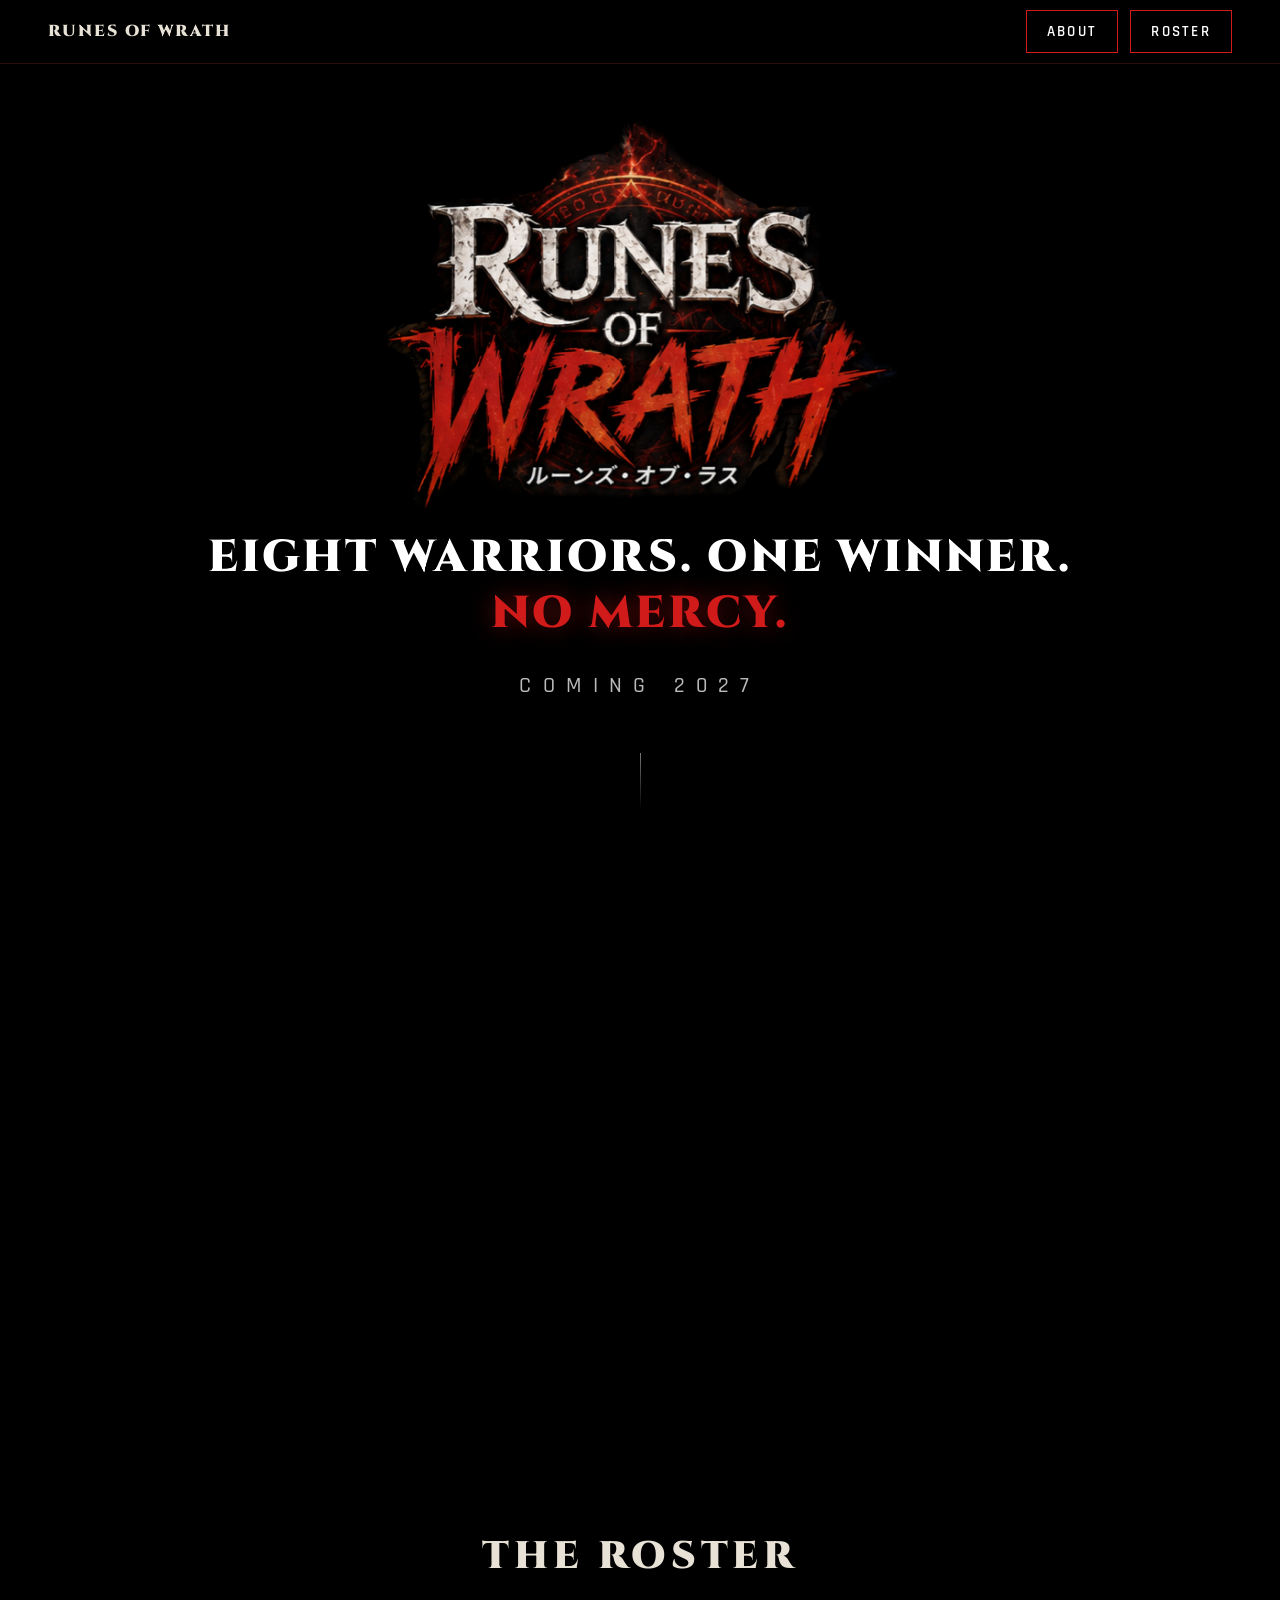
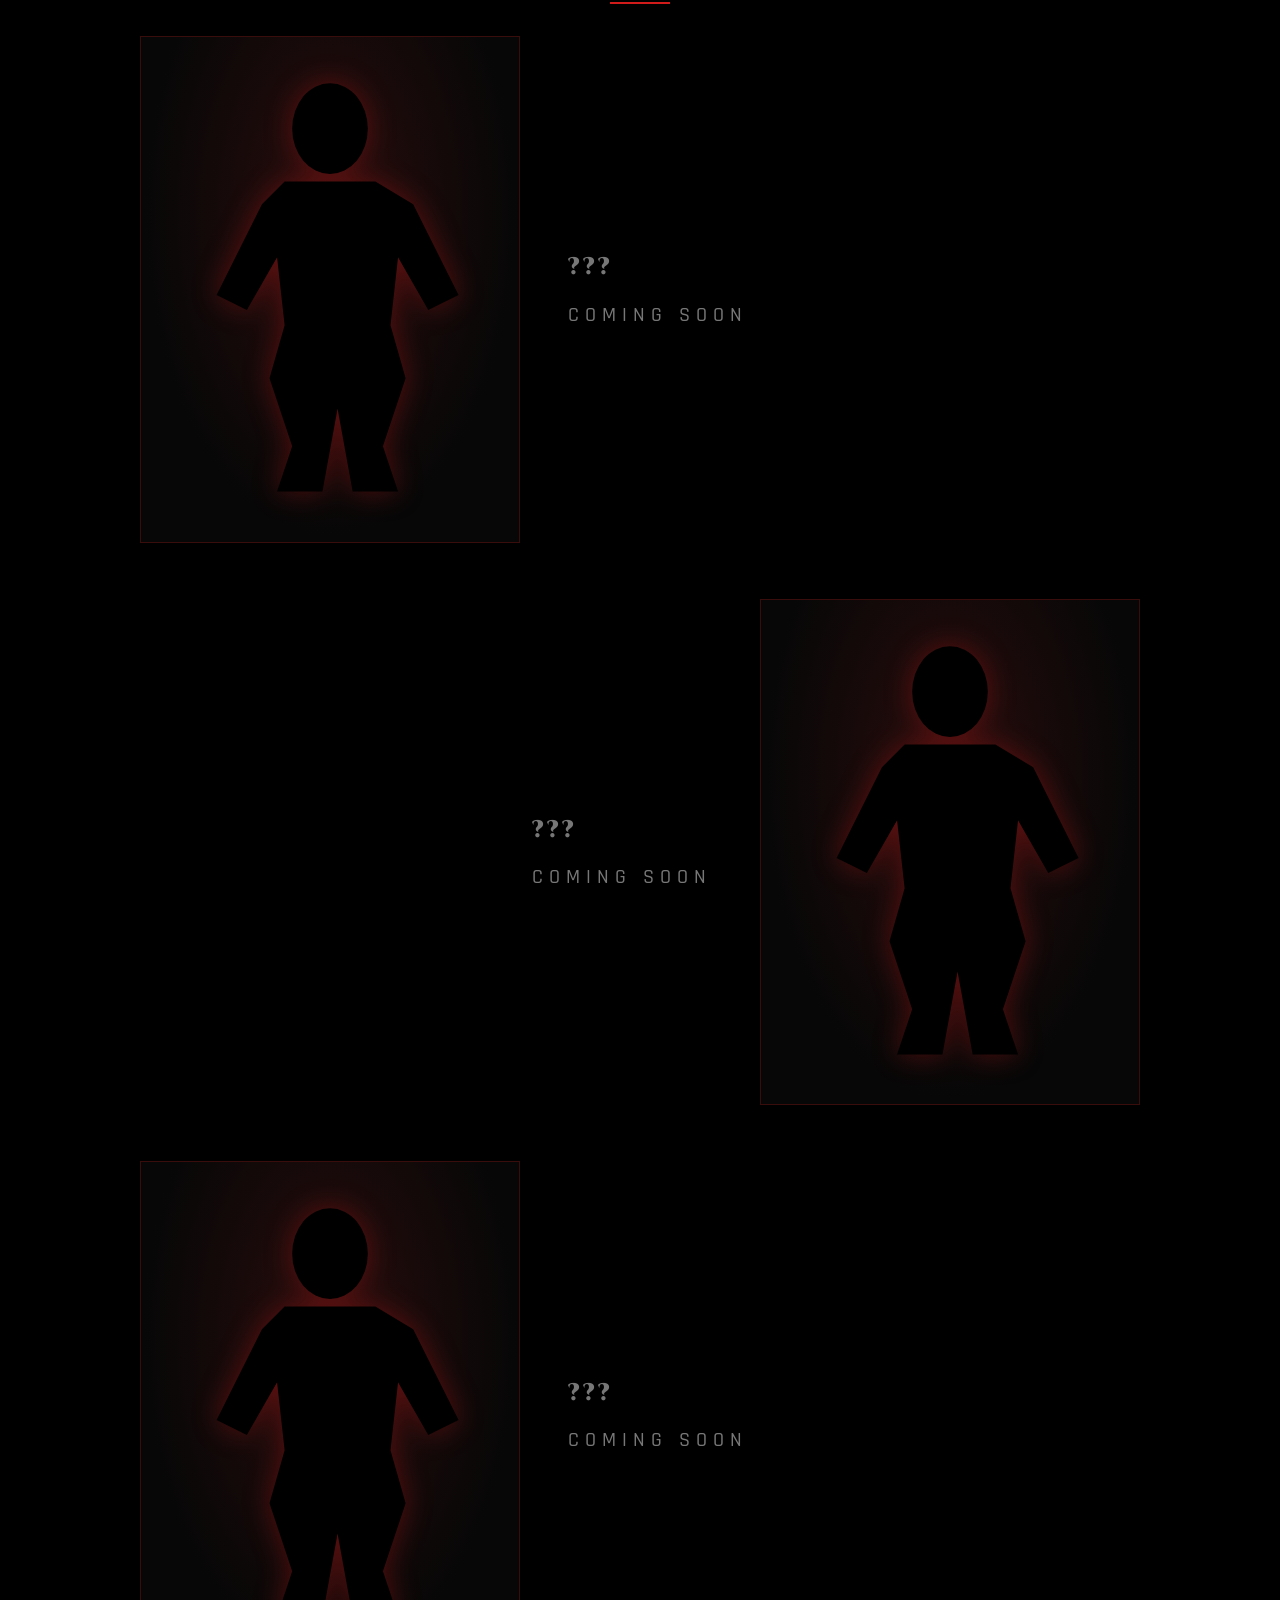
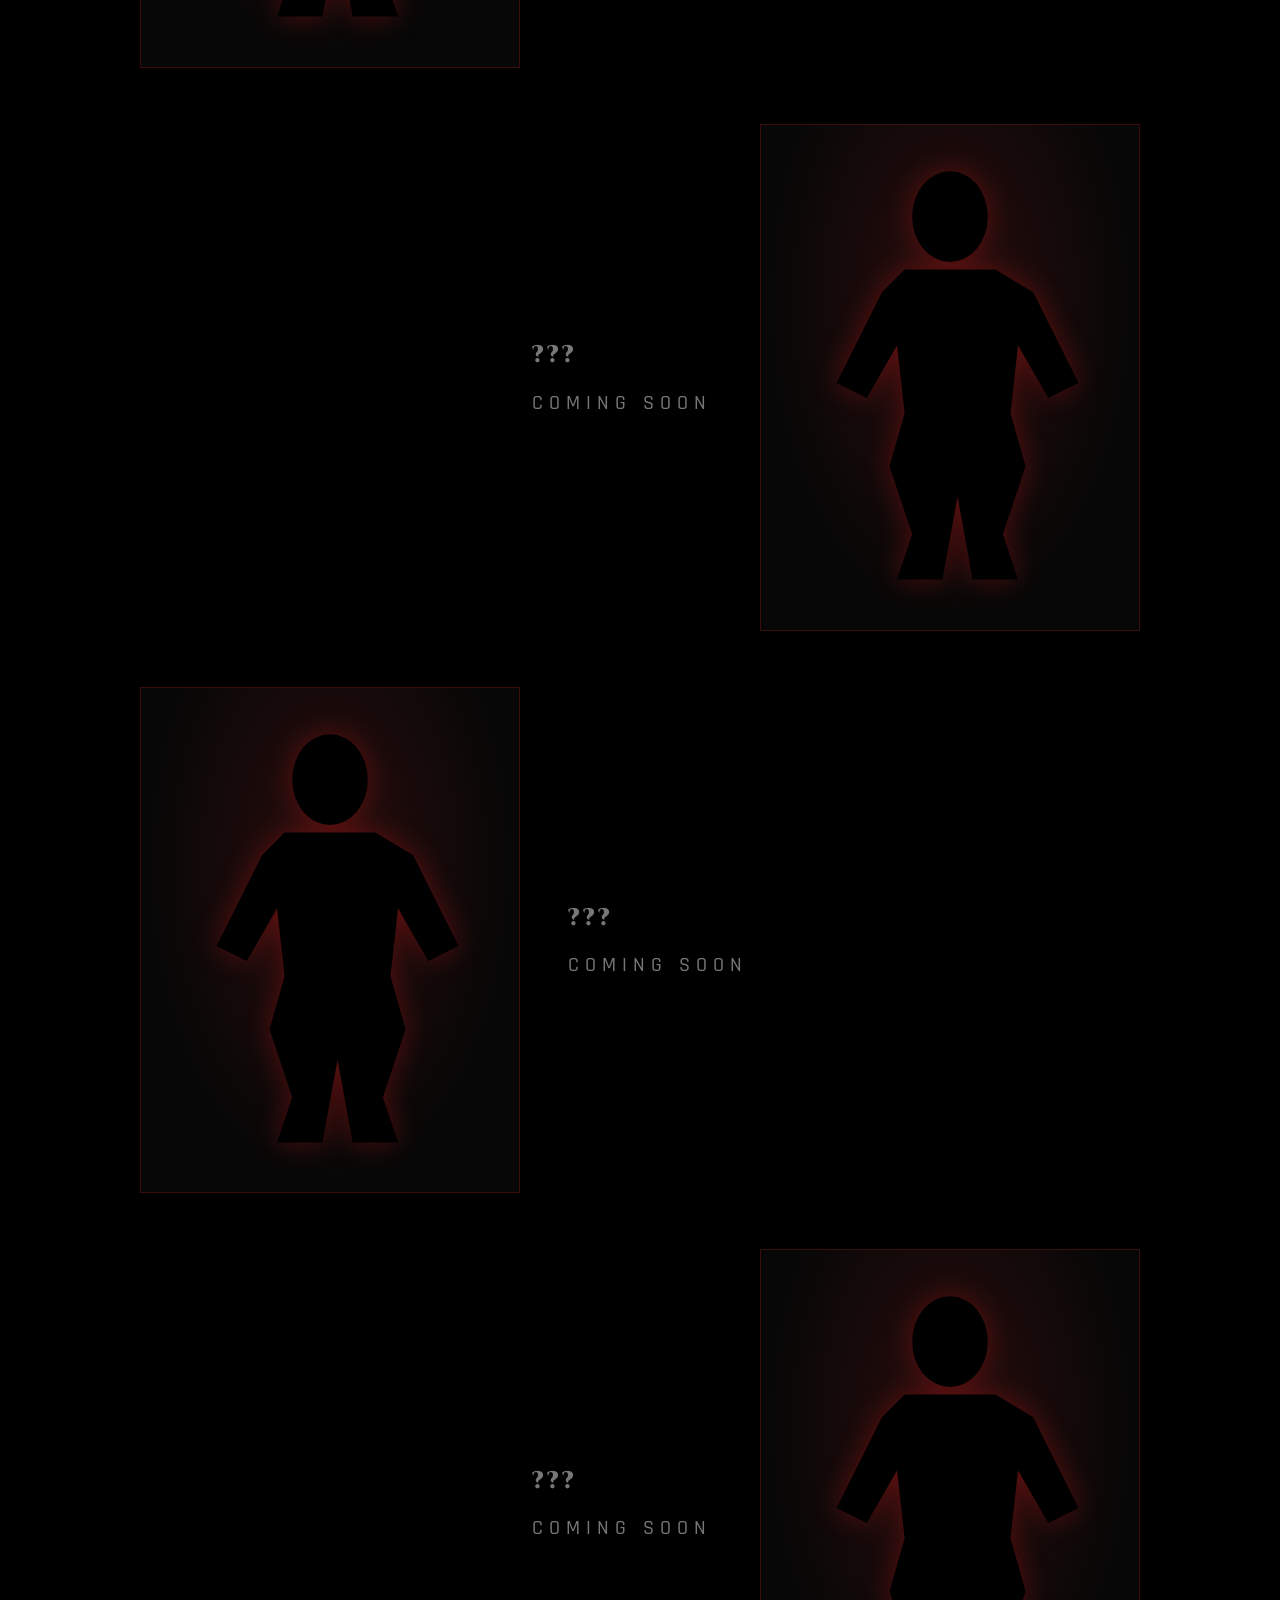
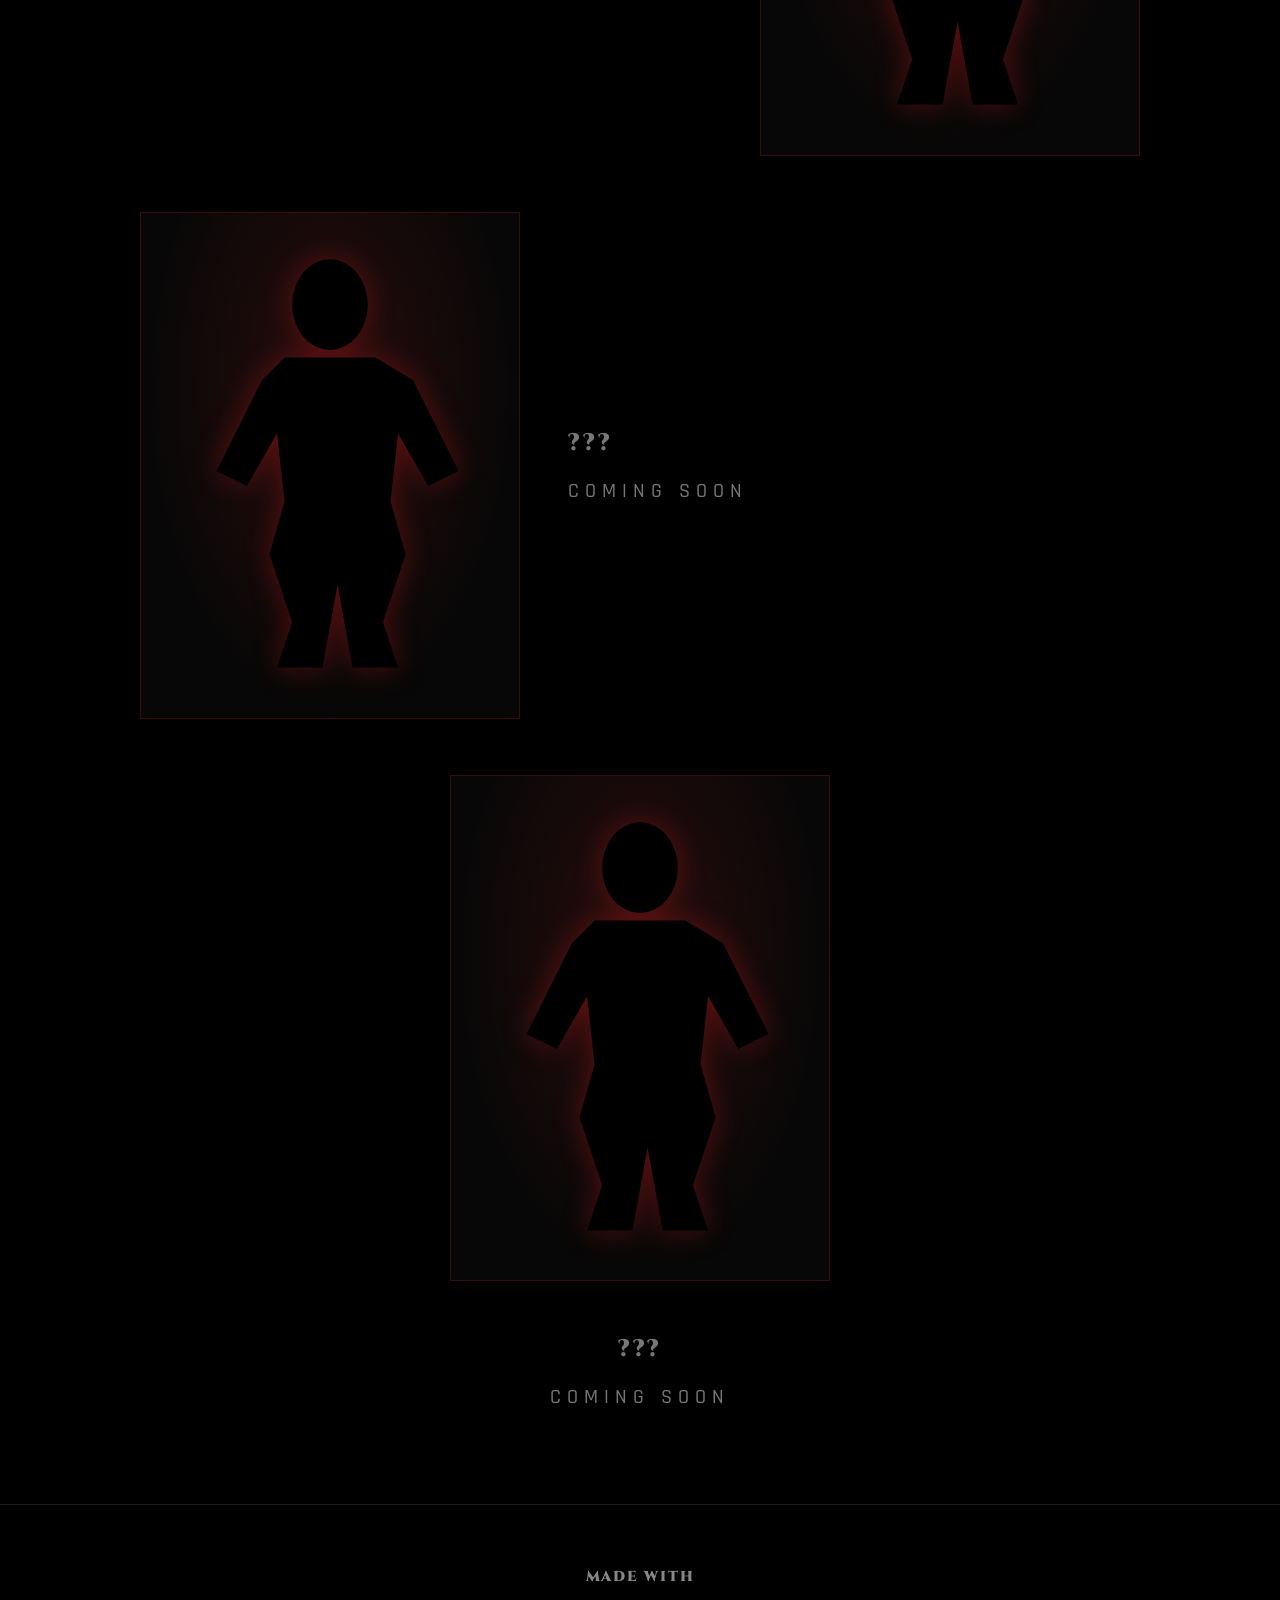
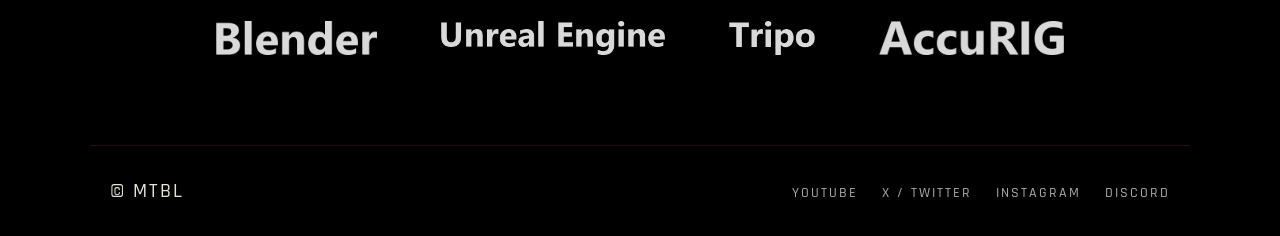
==== index.html @ a8c8ae4d "Remove fade-in below the synopsis" ====
<!DOCTYPE html>
<html lang="en">
<head>
  <meta charset="utf-8">
  <meta name="viewport" content="width=device-width, initial-scale=1">
  <meta http-equiv="Content-Security-Policy" content="default-src 'self'; script-src 'self'; style-src 'self'; font-src 'self'; img-src 'self' data:; connect-src https://formsubmit.co; form-action 'none'; base-uri 'none'; object-src 'none'">
  <meta name="referrer" content="strict-origin-when-cross-origin">
  <title>Runes of Wrath — 3D Fighting Game | Coming 2027</title>
  <meta name="description" content="Runes of Wrath is an upcoming 3D fighting game. Eight warriors. One winner. No mercy. Meet the roster, read the story and join the mailing list for news. Coming 2027.">
  <meta name="keywords" content="Runes of Wrath, rune of wrath, runes wrath, wrath of runes, runes of rath, fighting game, 3D fighting game, indie fighting game, upcoming fighting game 2027">
  <meta name="robots" content="index, follow, max-image-preview:large">
  <meta name="author" content="MTBL">
  <meta name="theme-color" content="#000000">
  <link rel="canonical" href="https://runesofwrath.com/">
  <meta property="og:type" content="website">
  <meta property="og:site_name" content="Runes of Wrath">
  <meta property="og:title" content="Runes of Wrath — 3D Fighting Game | Coming 2027">
  <meta property="og:description" content="Eight warriors. One winner. No mercy. A 3D fighting game coming 2027.">
  <meta property="og:url" content="https://runesofwrath.com/">
  <meta property="og:image" content="https://runesofwrath.com/assets/img/og-image.png">
  <meta property="og:image:width" content="1200">
  <meta property="og:image:height" content="630">
  <meta property="og:image:alt" content="Runes of Wrath logo">
  <meta name="twitter:card" content="summary_large_image">
  <meta name="twitter:title" content="Runes of Wrath — 3D Fighting Game | Coming 2027">
  <meta name="twitter:description" content="Eight warriors. One winner. No mercy. A 3D fighting game coming 2027.">
  <meta name="twitter:image" content="https://runesofwrath.com/assets/img/og-image.png">
  <script type="application/ld+json">{
  "@context": "https://schema.org",
  "@graph": [
    {
      "@type": "WebSite",
      "@id": "https://runesofwrath.com/#website",
      "url": "https://runesofwrath.com/",
      "name": "Runes of Wrath",
      "alternateName": [
        "Rune of Wrath",
        "Runes Wrath",
        "Wrath of Runes",
        "Wrath of the Runes",
        "Runes of Rath",
        "Rune of Rath",
        "Runes of Wraith",
        "Runes ov Wrath",
        "Runes of Wrath game",
        "Runes of Wrath fighting game"
      ],
      "inLanguage": "en"
    },
    {
      "@type": "VideoGame",
      "@id": "https://runesofwrath.com/#game",
      "name": "Runes of Wrath",
      "alternateName": [
        "Rune of Wrath",
        "Runes Wrath",
        "Wrath of Runes",
        "Wrath of the Runes",
        "Runes of Rath",
        "Rune of Rath",
        "Runes of Wraith",
        "Runes ov Wrath",
        "Runes of Wrath game",
        "Runes of Wrath fighting game"
      ],
      "url": "https://runesofwrath.com/",
      "description": "Runes of Wrath is an upcoming 3D fighting game. Eight warriors. One winner. No mercy. Meet the roster, read the story and join the mailing list for news. Coming 2027.",
      "genre": [
        "Fighting game",
        "Action"
      ],
      "gamePlatform": "PC",
      "applicationCategory": "Game",
      "image": "https://runesofwrath.com/assets/img/og-image.png",
      "author": {
        "@type": "Person",
        "name": "MTBL"
      },
      "publisher": {
        "@type": "Person",
        "name": "MTBL"
      },
      "datePublished": "2027"
    }
  ]
}</script>
  <link rel="icon" href="assets/img/logo.png">
  <link rel="stylesheet" href="css/fonts.css">
  <link rel="stylesheet" href="css/style.css">
</head>
<body>

  <header class="topbar">
    <a class="brand" href="#top" aria-label="Back to top">Runes of Wrath</a>
    <nav>
      <a href="#about" class="btn">About</a>
      <a href="#roster" class="btn">Roster</a>
    </nav>
  </header>

  <main id="top">
    <section class="hero">
      <h1 class="logo-h1"><img class="logo" src="assets/img/logo.png" alt="Runes of Wrath — 3D fighting game" width="567" height="427"></h1>
      <p class="tagline">
        <span class="line1">Eight warriors. One winner.</span>
        <span class="line2">No mercy.</span>
      </p>
      <p class="coming">Coming 2027</p>
      <div class="scroll-hint" aria-hidden="true"></div>
    </section>

    <section id="about" class="about">
      <h2 class="reveal">The Tournament</h2>
      <div class="synopsis">
        <p class="reveal">Every century, when the old runes awaken, a single tournament is called. No arena is neutral, no rule is sacred, and no warrior is welcome to leave.</p>
        <p class="reveal">Eight fighters, each bound to a rune and a grudge, are drawn from the corners of a broken world. The runes lend them terrible power &mdash; and take something in return.</p>
        <p class="reveal">Only one will carry the wrath home. <em></em></p>
      </div>
    </section>

    <section id="roster" class="roster">
      <h2>The Roster</h2>
      <div id="cards" class="cards"></div>
    </section>
  </main>

  <section class="made-with">
    <h3>Made with</h3>
    <div class="logos">
      <img loading="lazy" src="assets/logos/blender.png" alt="Blender">
      <img loading="lazy" src="assets/logos/unreal-engine.png" alt="Unreal Engine">
      <img loading="lazy" src="assets/logos/tripo.png" alt="Tripo">
      <img loading="lazy" src="assets/logos/accurig.png" alt="AccuRIG">
    </div>
  </section>

  <footer>
    <p class="copy">&copy; MTBL</p>
    <ul class="social">
      <li><a href="#" target="_blank" rel="noopener">YouTube</a></li>
      <li><a href="#" target="_blank" rel="noopener">X / Twitter</a></li>
      <li><a href="#" target="_blank" rel="noopener">Instagram</a></li>
      <li><a href="#" target="_blank" rel="noopener">Discord</a></li>
    </ul>
  </footer>

  <div id="modal" class="modal" role="dialog" aria-modal="true" aria-labelledby="modal-title" hidden>
    <div class="modal-box">
      <button class="modal-x" id="modal-close" aria-label="Close">&times;</button>
      <h2 id="modal-title">Welcome, warrior.</h2>
      <p>We're so glad you found us. Join the mailing list for news, previews and early access as <em>Runes of Wrath</em> comes to life.</p>
      <form id="signup" novalidate>
        <label>Name <input type="text" name="name" autocomplete="name" maxlength="80" required></label>
        <label>Email <input type="email" name="email" autocomplete="email" maxlength="120" required></label>
        <div class="hp" aria-hidden="true"><label>Leave empty <input type="text" name="website" tabindex="-1" autocomplete="off"></label></div>
        <p class="msg" id="msg" role="status"></p>
        <div class="actions">
          <button type="submit" class="primary">Join the list</button>
          <button type="button" class="ghost" id="decline">No thanks</button>
        </div>
      </form>
    </div>
  </div>

  <script src="js/main.js"></script>
</body>
</html>
---- css/fonts.css ----
@font-face {
  font-family: 'Cinzel';
  font-style: normal;
  font-weight: 700;
  font-display: swap;
  src: url(../assets/fonts/Cinzel-700-normal.ttf) format('truetype');
}
@font-face {
  font-family: 'Cinzel';
  font-style: normal;
  font-weight: 900;
  font-display: swap;
  src: url(../assets/fonts/Cinzel-900-normal.ttf) format('truetype');
}
@font-face {
  font-family: 'Crimson Pro';
  font-style: italic;
  font-weight: 300;
  font-display: swap;
  src: url(../assets/fonts/CrimsonPro-300-italic.ttf) format('truetype');
}
@font-face {
  font-family: 'Crimson Pro';
  font-style: normal;
  font-weight: 300;
  font-display: swap;
  src: url(../assets/fonts/CrimsonPro-300-normal.ttf) format('truetype');
}
@font-face {
  font-family: 'Crimson Pro';
  font-style: normal;
  font-weight: 400;
  font-display: swap;
  src: url(../assets/fonts/CrimsonPro-400-normal.ttf) format('truetype');
}
@font-face {
  font-family: 'Rajdhani';
  font-style: normal;
  font-weight: 500;
  font-display: swap;
  src: url(../assets/fonts/Rajdhani-500-normal.ttf) format('truetype');
}
@font-face {
  font-family: 'Rajdhani';
  font-style: normal;
  font-weight: 600;
  font-display: swap;
  src: url(../assets/fonts/Rajdhani-600-normal.ttf) format('truetype');
}
---- css/style.css ----
:root {
  --red: #d11a1a;
  --bone: #e8e2d6;
  --bar-h: 64px;
  --display: "Cinzel", "Trajan Pro", serif;
}
* { box-sizing: border-box; }
html { scroll-behavior: smooth; scroll-padding-top: calc(var(--bar-h) + 8px); }
body {
  margin: 0; background: #000; color: var(--bone);
  font-family: "Crimson Pro", Georgia, serif; font-size: 1.25rem; line-height: 1.7;
}
a { color: inherit; }

/* top bar */
.topbar {
  position: fixed; inset: 0 0 auto 0; height: var(--bar-h); z-index: 50;
  display: flex; align-items: center; justify-content: space-between; padding: 0 clamp(16px, 4vw, 48px);
  background: rgba(0,0,0,.85); backdrop-filter: blur(8px); border-bottom: 1px solid #2a0a0a;
}
.brand { font-family: var(--display); font-weight: 900; letter-spacing: .12em; text-transform: uppercase; text-decoration: none; font-size: 1rem; }
.topbar nav { display: flex; gap: 12px; }
.btn {
  font-family: "Rajdhani", sans-serif; font-weight: 600; letter-spacing: .15em; text-transform: uppercase; text-decoration: none;
  padding: 8px 20px; border: 1px solid var(--red); color: #fff; font-size: .95rem; transition: background .25s;
}
.btn:hover { background: var(--red); }

/* hero */
.hero {
  min-height: 100vh; display: flex; flex-direction: column; align-items: center; justify-content: center;
  text-align: center; padding: calc(var(--bar-h) + 24px) 20px 60px;
}
.logo { width: min(520px, 80vw); height: auto; opacity: 0; animation: phase 3s ease-out .4s forwards; }
.tagline {
  margin: 1.2rem 0 0; font-family: var(--display); font-weight: 900; text-transform: uppercase;
  font-size: clamp(1.4rem, 4.2vw, 2.8rem); line-height: 1.25; letter-spacing: .06em;
}
.tagline span { display: block; opacity: 0; animation: phase 2.5s ease-out forwards; }
.line1 { color: #fff; animation-delay: 2.2s !important; }
.line2 { color: var(--red); animation-delay: 3.4s !important; text-shadow: 0 0 24px rgba(209,26,26,.5); }
.coming {
  margin: 1.6rem 0 0; font-family: "Rajdhani", sans-serif; font-weight: 500; letter-spacing: .5em; text-transform: uppercase;
  font-size: clamp(1rem, 2vw, 1.4rem); color: #bbb; opacity: 0; animation: phase 2.5s ease-out 4.6s forwards;
}
.scroll-hint {
  width: 1px; height: 56px; margin-top: 3rem; background: linear-gradient(#777, transparent);
  opacity: 0; animation: phase 2s ease-out 6s forwards;
}
@keyframes phase { from { opacity: 0; transform: translateY(8px); } to { opacity: 1; transform: none; } }

/* scroll reveal */
.reveal { opacity: 0; transform: translateY(18px); transition: opacity 1.4s ease, transform 1.4s ease; }
.reveal.in { opacity: 1; transform: none; }

h2, h3 { font-family: var(--display); font-weight: 900; text-transform: uppercase; letter-spacing: .12em; text-align: center; }
h2 { font-size: clamp(1.6rem, 3.5vw, 2.4rem); margin: 0 0 2rem; }
h2::after { content: ""; display: block; width: 60px; height: 2px; background: var(--red); margin: .8rem auto 0; }

section { padding: 90px 20px; }
.synopsis { max-width: 720px; margin: 0 auto; text-align: center; }
.synopsis p { margin: 0 0 1.5rem; }
.synopsis p:nth-child(2) { transition-delay: .3s; }
.synopsis p:nth-child(3) { transition-delay: .6s; }

/* roster cards */
.cards { max-width: 1000px; margin: 0 auto; display: flex; flex-direction: column; gap: 56px; }
.card { display: flex; align-items: center; gap: 48px; }
.card.flip { flex-direction: row-reverse; }
.card .pic { flex: 0 0 min(380px, 44%); aspect-ratio: 3/4; border: 1px solid #3a0d0d; background: #0b0b0b; overflow: hidden; position: relative; }
.card .pic img { width: 100%; height: 100%; object-fit: cover; object-position: 28% 50%; display: block; }
.card .pic.sil { background: radial-gradient(ellipse at 50% 35%, #2a0d0d, #070707 70%); }
.card .pic.sil svg { width: 100%; height: 100%; fill: #000; filter: drop-shadow(0 0 14px rgba(209,26,26,.35)); }
.card .bio h3 { text-align: left; margin: 0 0 .6rem; font-size: 1.5rem; }
.card .bio p { margin: 0; }
.card.soon .bio h3 { color: #777; }
.card.soon .bio p { color: #777; font-family: "Rajdhani", sans-serif; letter-spacing: .3em; text-transform: uppercase; }
.card.center { flex-direction: column; text-align: center; }
.card.center .pic { width: min(380px, 100%); flex: none; }
.card.center .bio h3 { text-align: center; }

/* made with */
.made-with { padding: 60px 20px 90px; border-top: 1px solid #1a1a1a; }
.made-with h3 { font-size: .9rem; color: #888; margin: 0 0 2rem; }
.logos { display: flex; flex-wrap: wrap; gap: 40px 64px; justify-content: center; align-items: center; }
.logos img { height: 34px; width: auto; opacity: .85; }

/* footer */
footer { border-top: 1px solid #2a0a0a; padding: 28px 20px; display: flex; flex-wrap: wrap; gap: 16px 40px; justify-content: space-between; align-items: center; max-width: 1100px; margin: 0 auto; font-family: "Rajdhani", sans-serif; letter-spacing: .1em; }
.copy { margin: 0; }
.social { list-style: none; margin: 0; padding: 0; display: flex; gap: 24px; flex-wrap: wrap; }
.social a { text-decoration: none; color: #aaa; text-transform: uppercase; font-size: .9rem; transition: color .2s; }
.social a:hover { color: var(--red); }

/* modal */
.modal { position: fixed; inset: 0; z-index: 100; background: rgba(0,0,0,.8); display: flex; align-items: center; justify-content: center; padding: 20px; opacity: 0; transition: opacity .6s; }
.modal[hidden] { display: none; }
.modal.show { opacity: 1; }
.modal-box { position: relative; width: min(460px, 100%); background: #0c0c0c; border: 1px solid var(--red); padding: 36px 32px 28px; box-shadow: 0 0 60px rgba(209,26,26,.25); }
.modal-box h2 { margin-bottom: 1.2rem; font-size: 1.6rem; }
.modal-box p { margin: 0 0 1.2rem; font-size: 1.1rem; line-height: 1.5; text-align: center; }
.modal-x { position: absolute; top: 8px; right: 14px; background: none; border: 0; color: #888; font-size: 1.8rem; cursor: pointer; }
.modal-box label { display: block; font-family: "Rajdhani", sans-serif; letter-spacing: .15em; text-transform: uppercase; font-size: .9rem; margin-bottom: 14px; color: #aaa; }
.modal-box input { display: block; width: 100%; margin-top: 4px; padding: 10px 12px; background: #000; border: 1px solid #444; color: #fff; font: inherit; font-size: 1.05rem; }
.modal-box input:focus { outline: none; border-color: var(--red); }
.msg { min-height: 1.4em; color: #ff7070; font-size: 1rem !important; margin: 0 !important; }
.msg.ok { color: #9be39b; }
.actions { display: flex; gap: 12px; margin-top: 8px; }
.actions button { flex: 1; padding: 11px; font-family: "Rajdhani", sans-serif; font-weight: 600; letter-spacing: .15em; text-transform: uppercase; font-size: .95rem; cursor: pointer; }
.primary { background: var(--red); border: 1px solid var(--red); color: #fff; }
.primary:hover { background: #ee2a2a; }
.ghost { background: transparent; border: 1px solid #555; color: #aaa; }
.ghost:hover { border-color: #aaa; color: #fff; }

@media (max-width: 720px) {
  .card, .card.flip { flex-direction: column; gap: 20px; text-align: center; }
  .card .pic { flex: none; width: min(380px, 100%); }
  .card .bio h3 { text-align: center; }
  .brand { font-size: .8rem; }
  .btn { padding: 7px 12px; }
  footer { justify-content: center; text-align: center; }
}
@media (prefers-reduced-motion: reduce) {
  .logo, .tagline span, .coming, .scroll-hint { animation-duration: .01s; animation-delay: 0s !important; }
  .reveal { transition: none; }
  html { scroll-behavior: auto; }
}

.hp { position: absolute; left: -9999px; width: 1px; height: 1px; overflow: hidden; }

.logo-h1 { margin: 0; line-height: 0; }
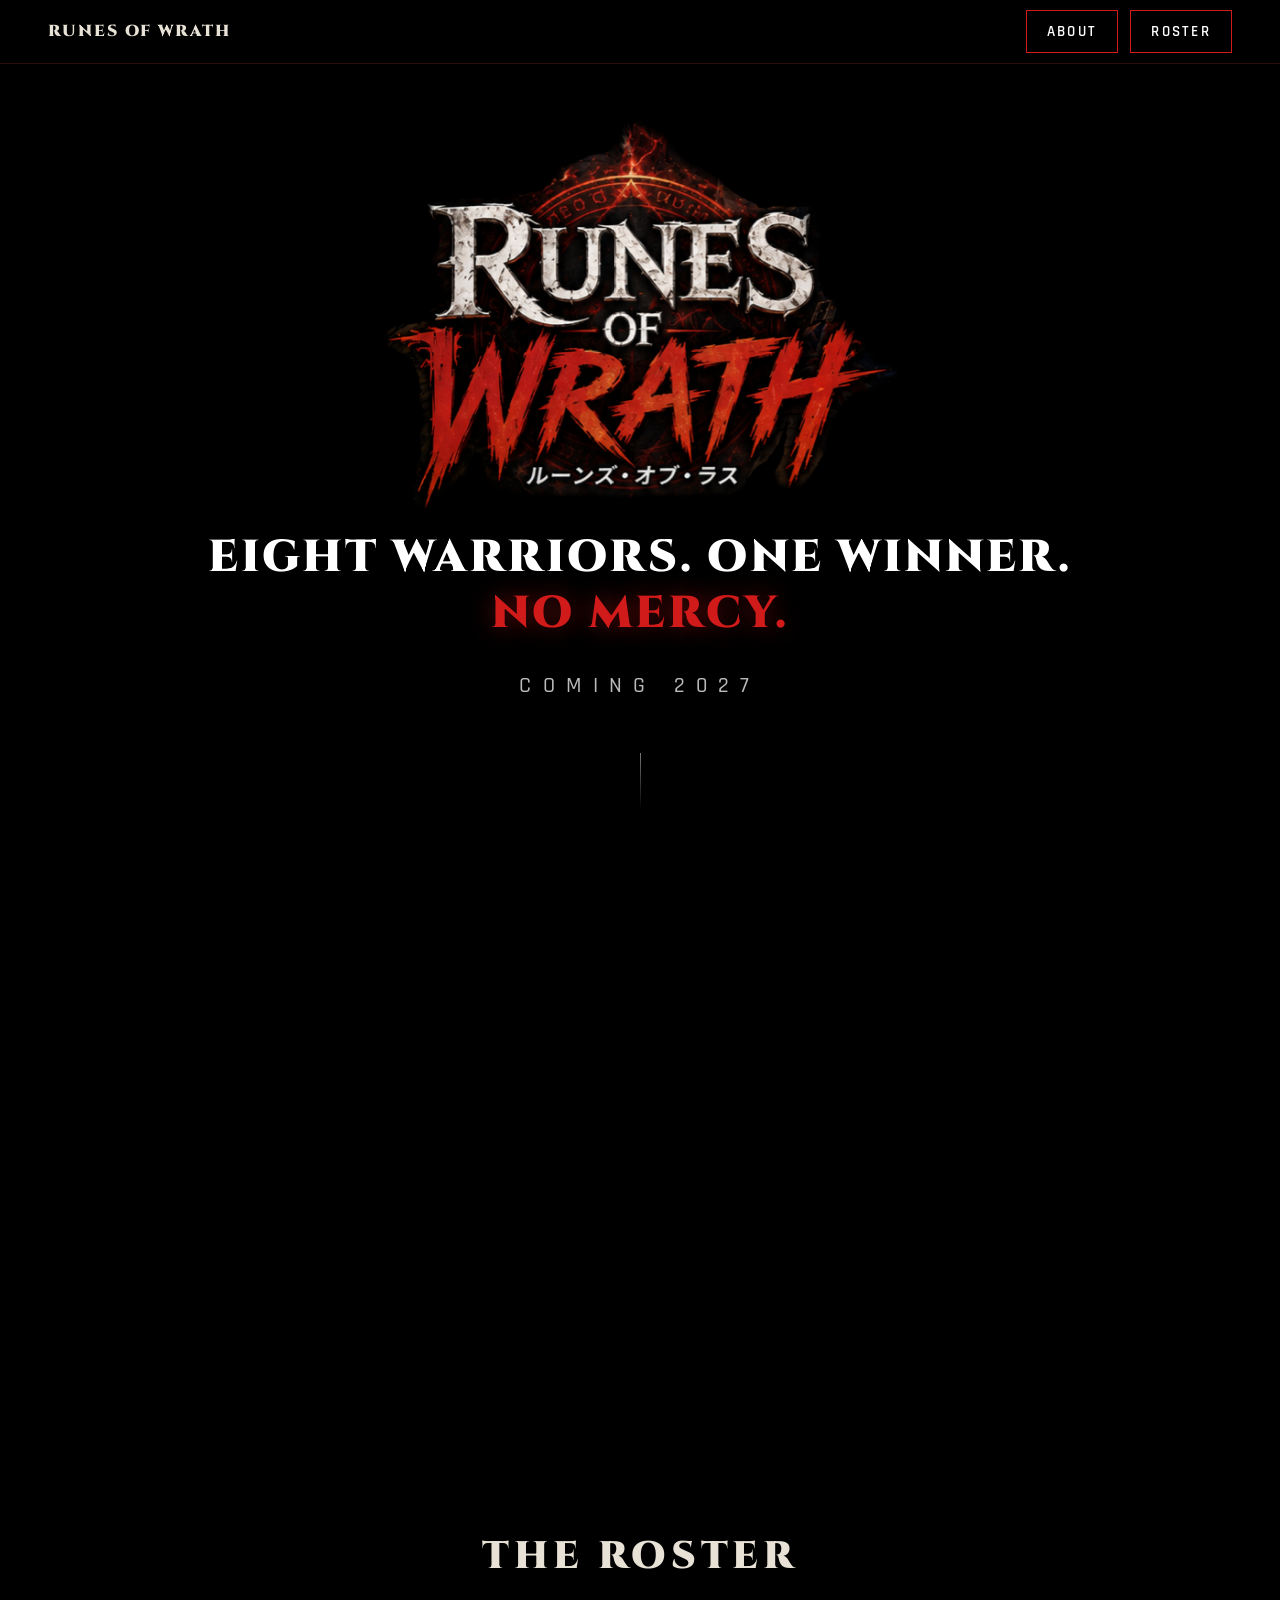
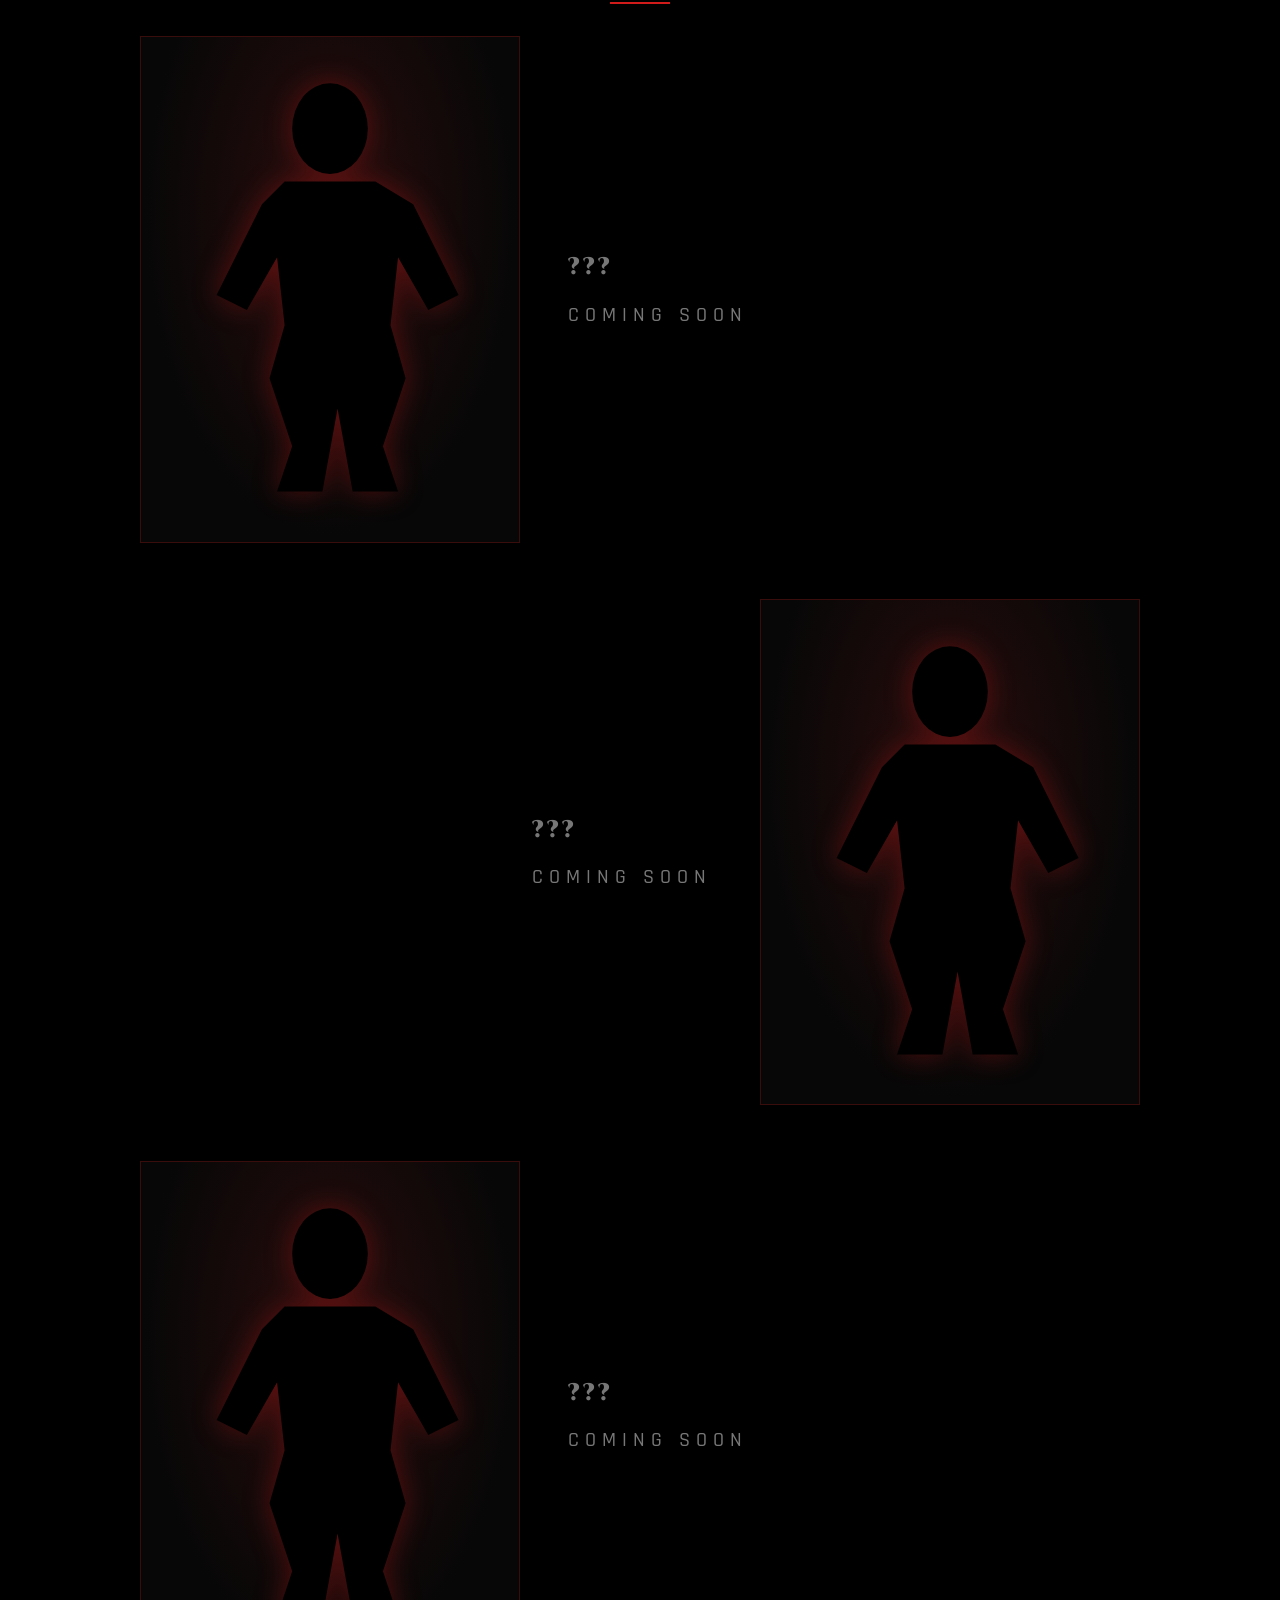
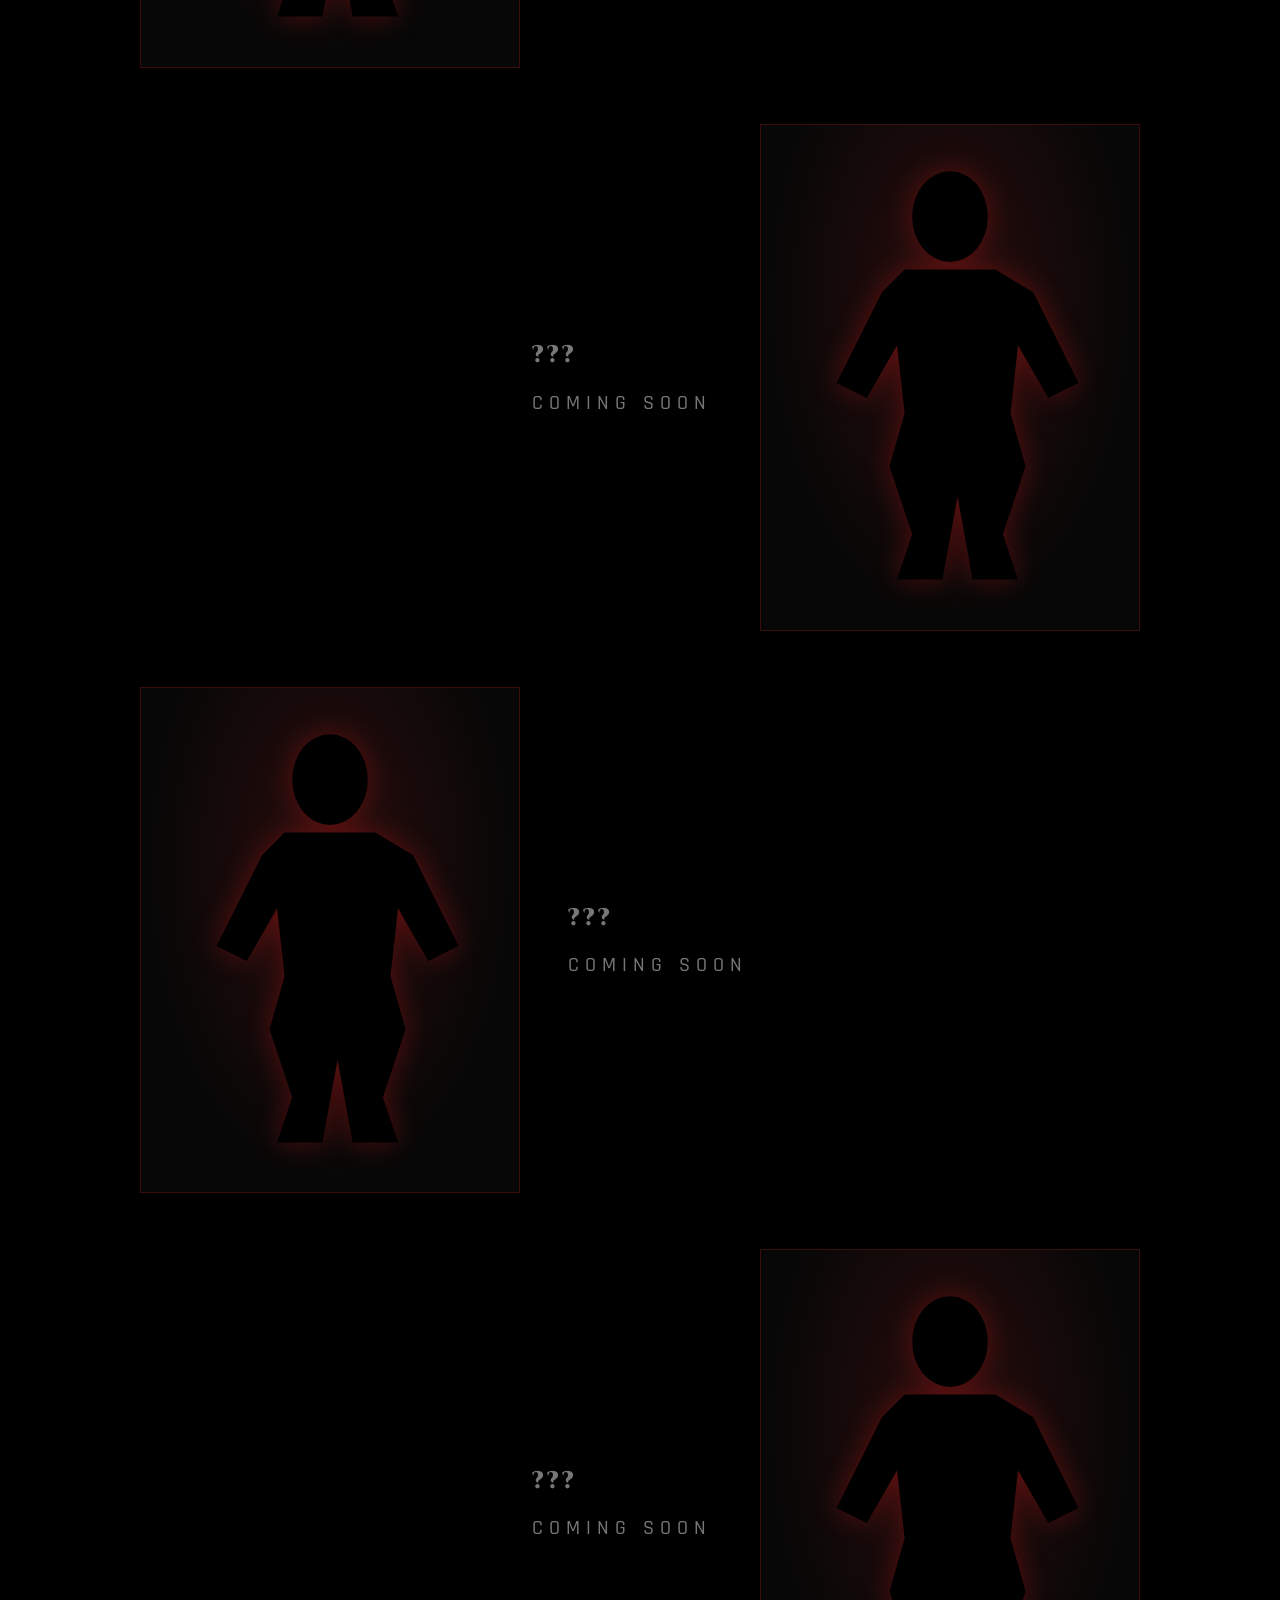
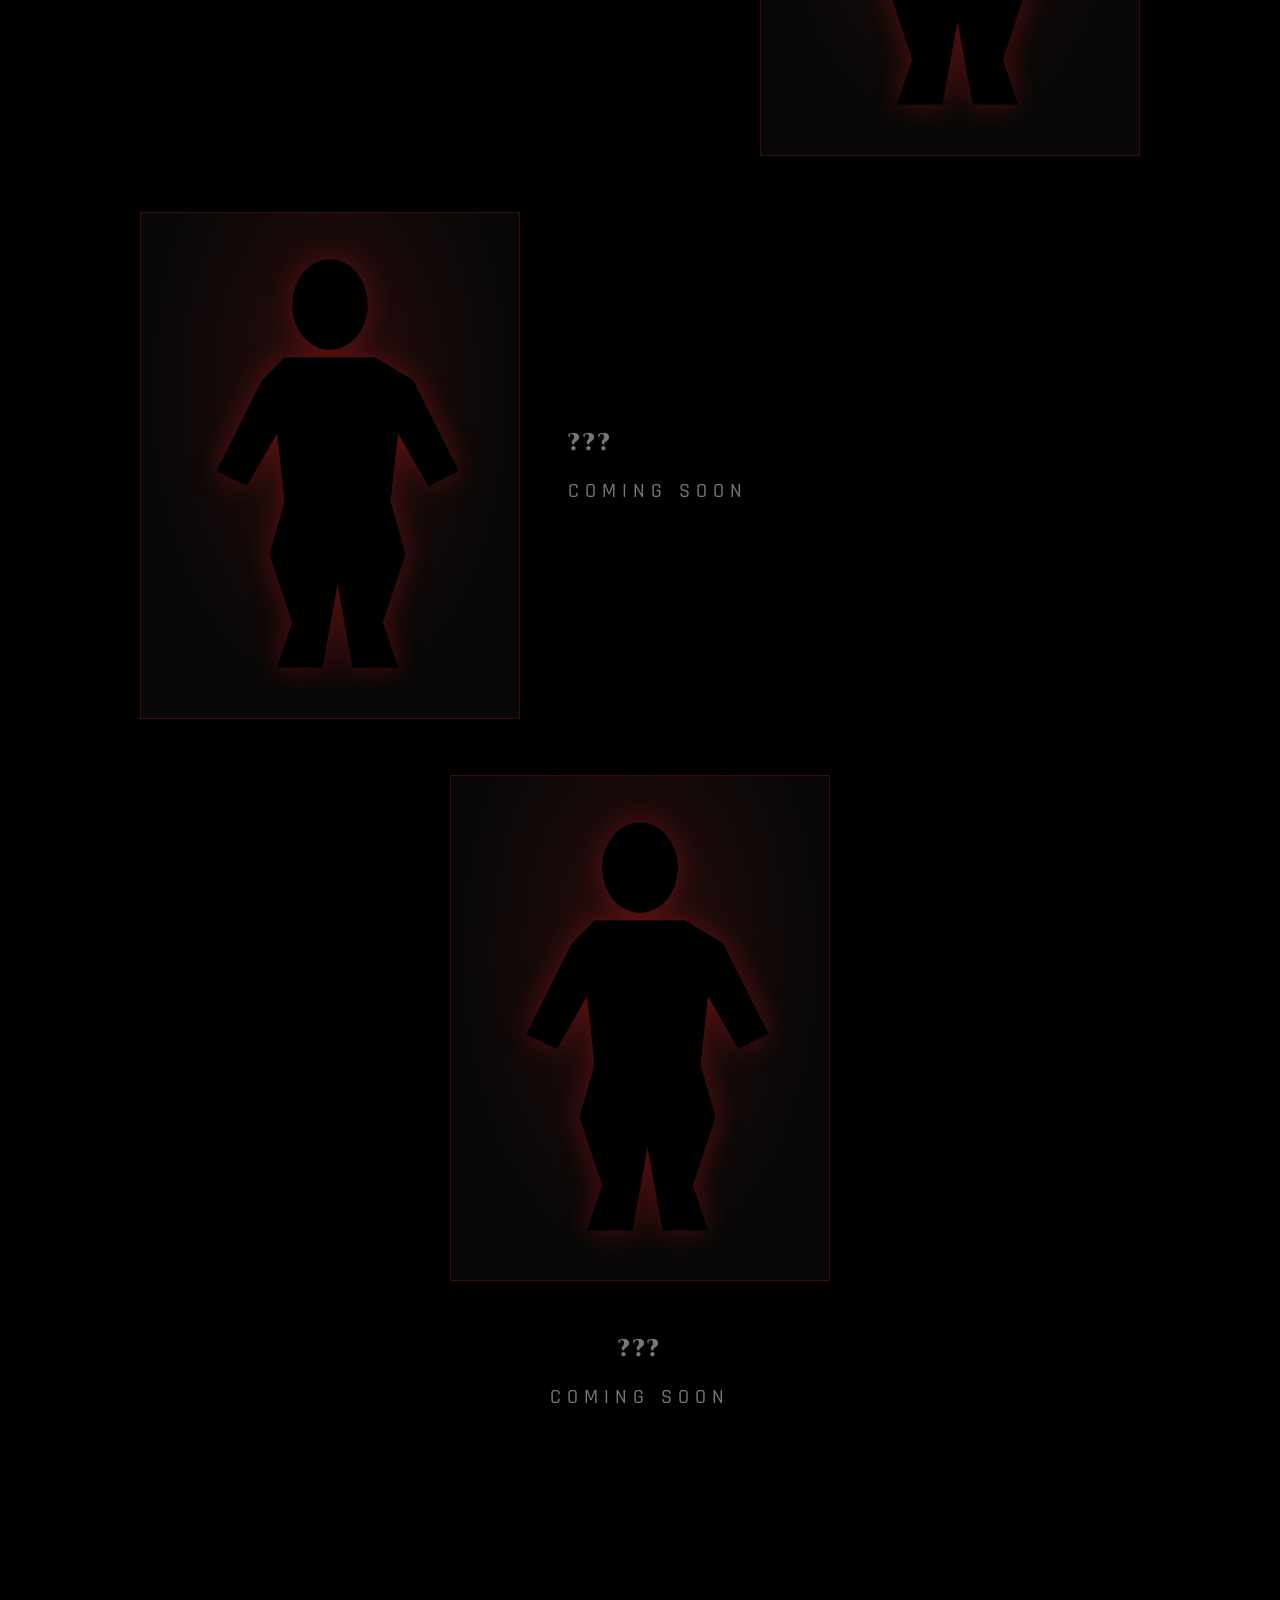
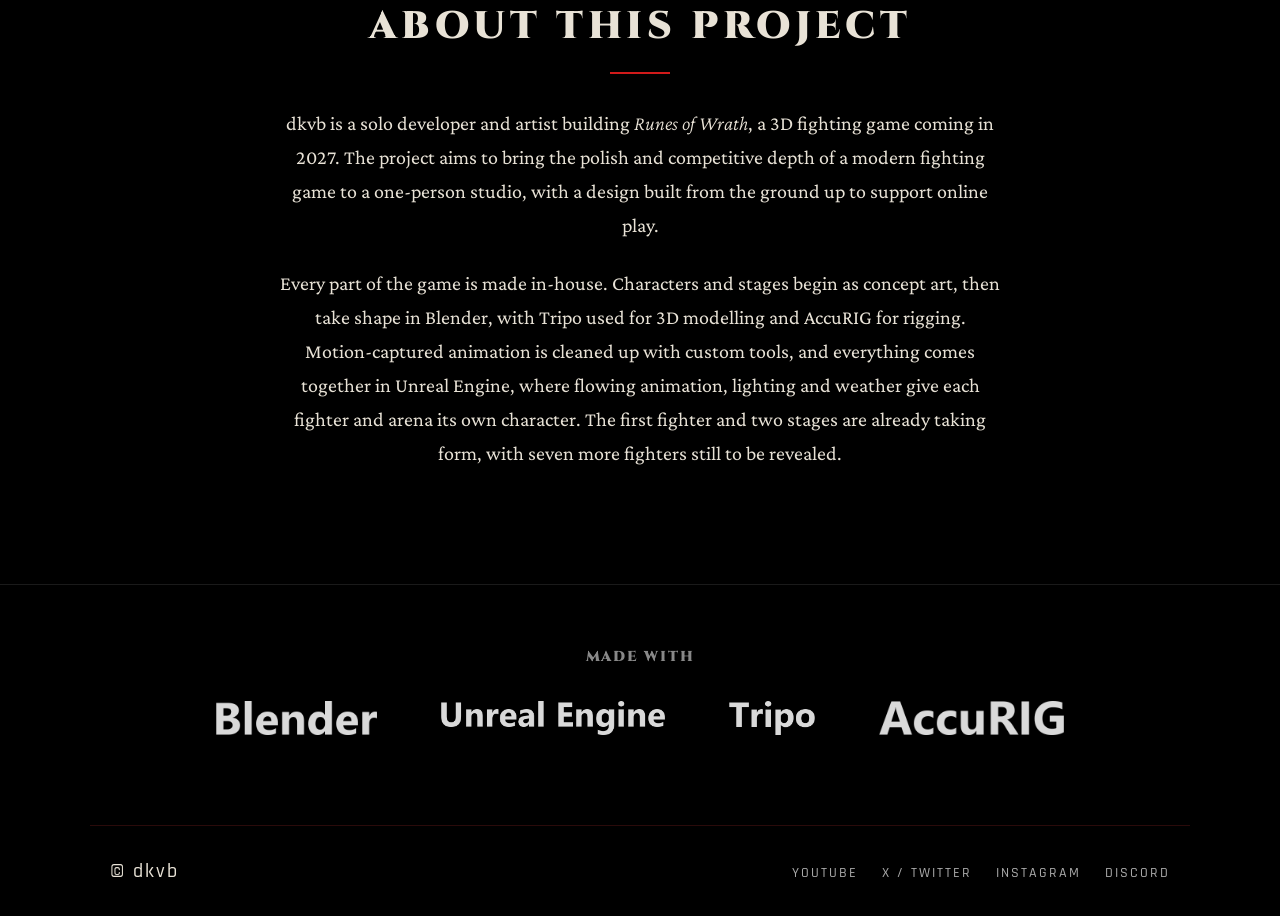
==== commit 60bd2912: "Add About this project section; About button targets it" ====
--- a/index.html
+++ b/index.html
@@ -9,7 +9,7 @@
   <meta name="description" content="Runes of Wrath is an upcoming 3D fighting game. Eight warriors. One winner. No mercy. Meet the roster, read the story and join the mailing list for news. Coming 2027.">
   <meta name="keywords" content="Runes of Wrath, rune of wrath, runes wrath, wrath of runes, runes of rath, fighting game, 3D fighting game, indie fighting game, upcoming fighting game 2027">
   <meta name="robots" content="index, follow, max-image-preview:large">
-  <meta name="author" content="MTBL">
+  <meta name="author" content="dkvb">
   <meta name="theme-color" content="#000000">
   <link rel="canonical" href="https://runesofwrath.com/">
   <meta property="og:type" content="website">
@@ -74,11 +74,11 @@
       "image": "https://runesofwrath.com/assets/img/og-image.png",
       "author": {
         "@type": "Person",
-        "name": "MTBL"
+        "name": "dkvb"
       },
       "publisher": {
         "@type": "Person",
-        "name": "MTBL"
+        "name": "dkvb"
       },
       "datePublished": "2027"
     }
@@ -109,7 +109,7 @@
       <div class="scroll-hint" aria-hidden="true"></div>
     </section>
 
-    <section id="about" class="about">
+    <section id="synopsis" class="about">
       <h2 class="reveal">The Tournament</h2>
       <div class="synopsis">
         <p class="reveal">Every century, when the old runes awaken, a single tournament is called. No arena is neutral, no rule is sacred, and no warrior is welcome to leave.</p>
@@ -121,6 +121,14 @@
     <section id="roster" class="roster">
       <h2>The Roster</h2>
       <div id="cards" class="cards"></div>
+    </section>
+
+    <section id="about" class="about-project">
+      <h2>About this project</h2>
+      <div class="synopsis">
+        <p>dkvb is a solo developer and artist building <em>Runes of Wrath</em>, a 3D fighting game coming in 2027. The project aims to bring the polish and competitive depth of a modern fighting game to a one-person studio, with a design built from the ground up to support online play.</p>
+        <p>Every part of the game is made in-house. Characters and stages begin as concept art, then take shape in Blender, with Tripo used for 3D modelling and AccuRIG for rigging. Motion-captured animation is cleaned up with custom tools, and everything comes together in Unreal Engine, where flowing animation, lighting and weather give each fighter and arena its own character. The first fighter and two stages are already taking form, with seven more fighters still to be revealed.</p>
+      </div>
     </section>
   </main>
 
@@ -135,7 +143,7 @@
   </section>
 
   <footer>
-    <p class="copy">&copy; MTBL</p>
+    <p class="copy">&copy; dkvb</p>
     <ul class="social">
       <li><a href="#" target="_blank" rel="noopener">YouTube</a></li>
       <li><a href="#" target="_blank" rel="noopener">X / Twitter</a></li>
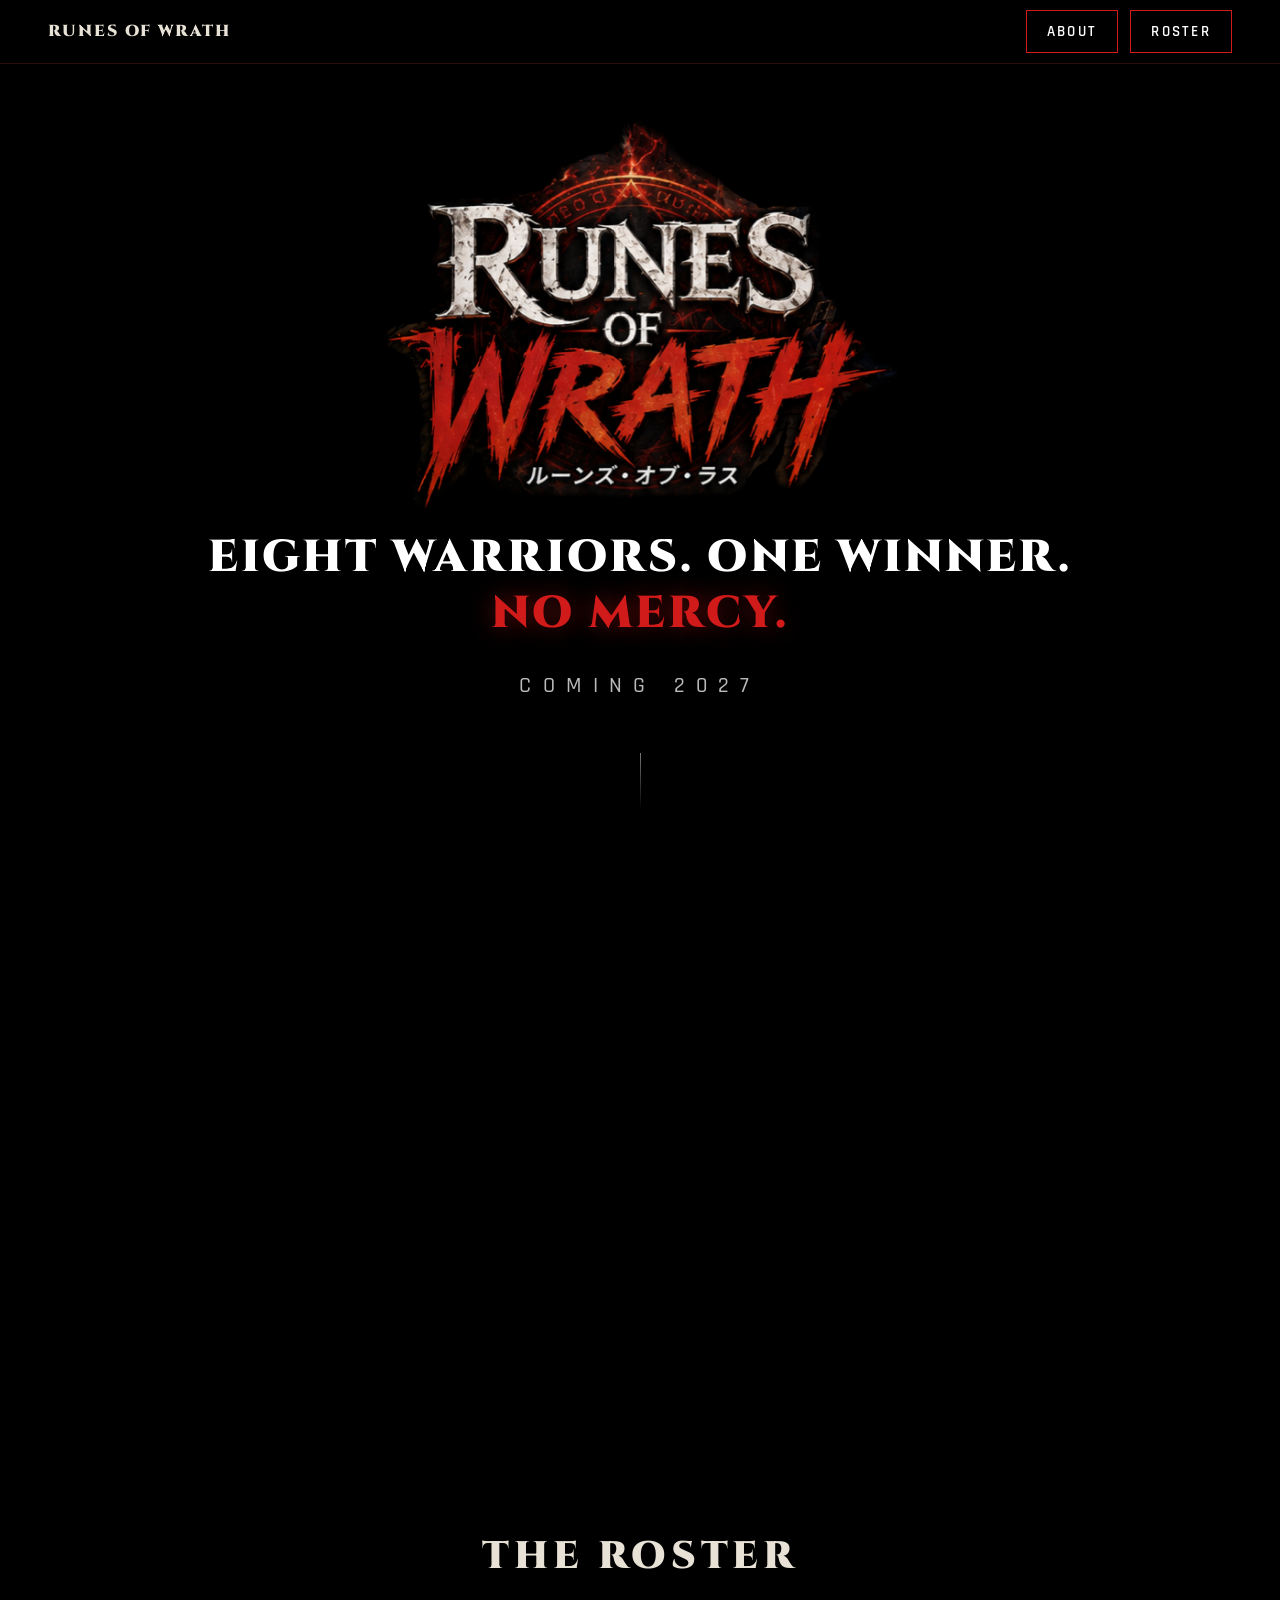
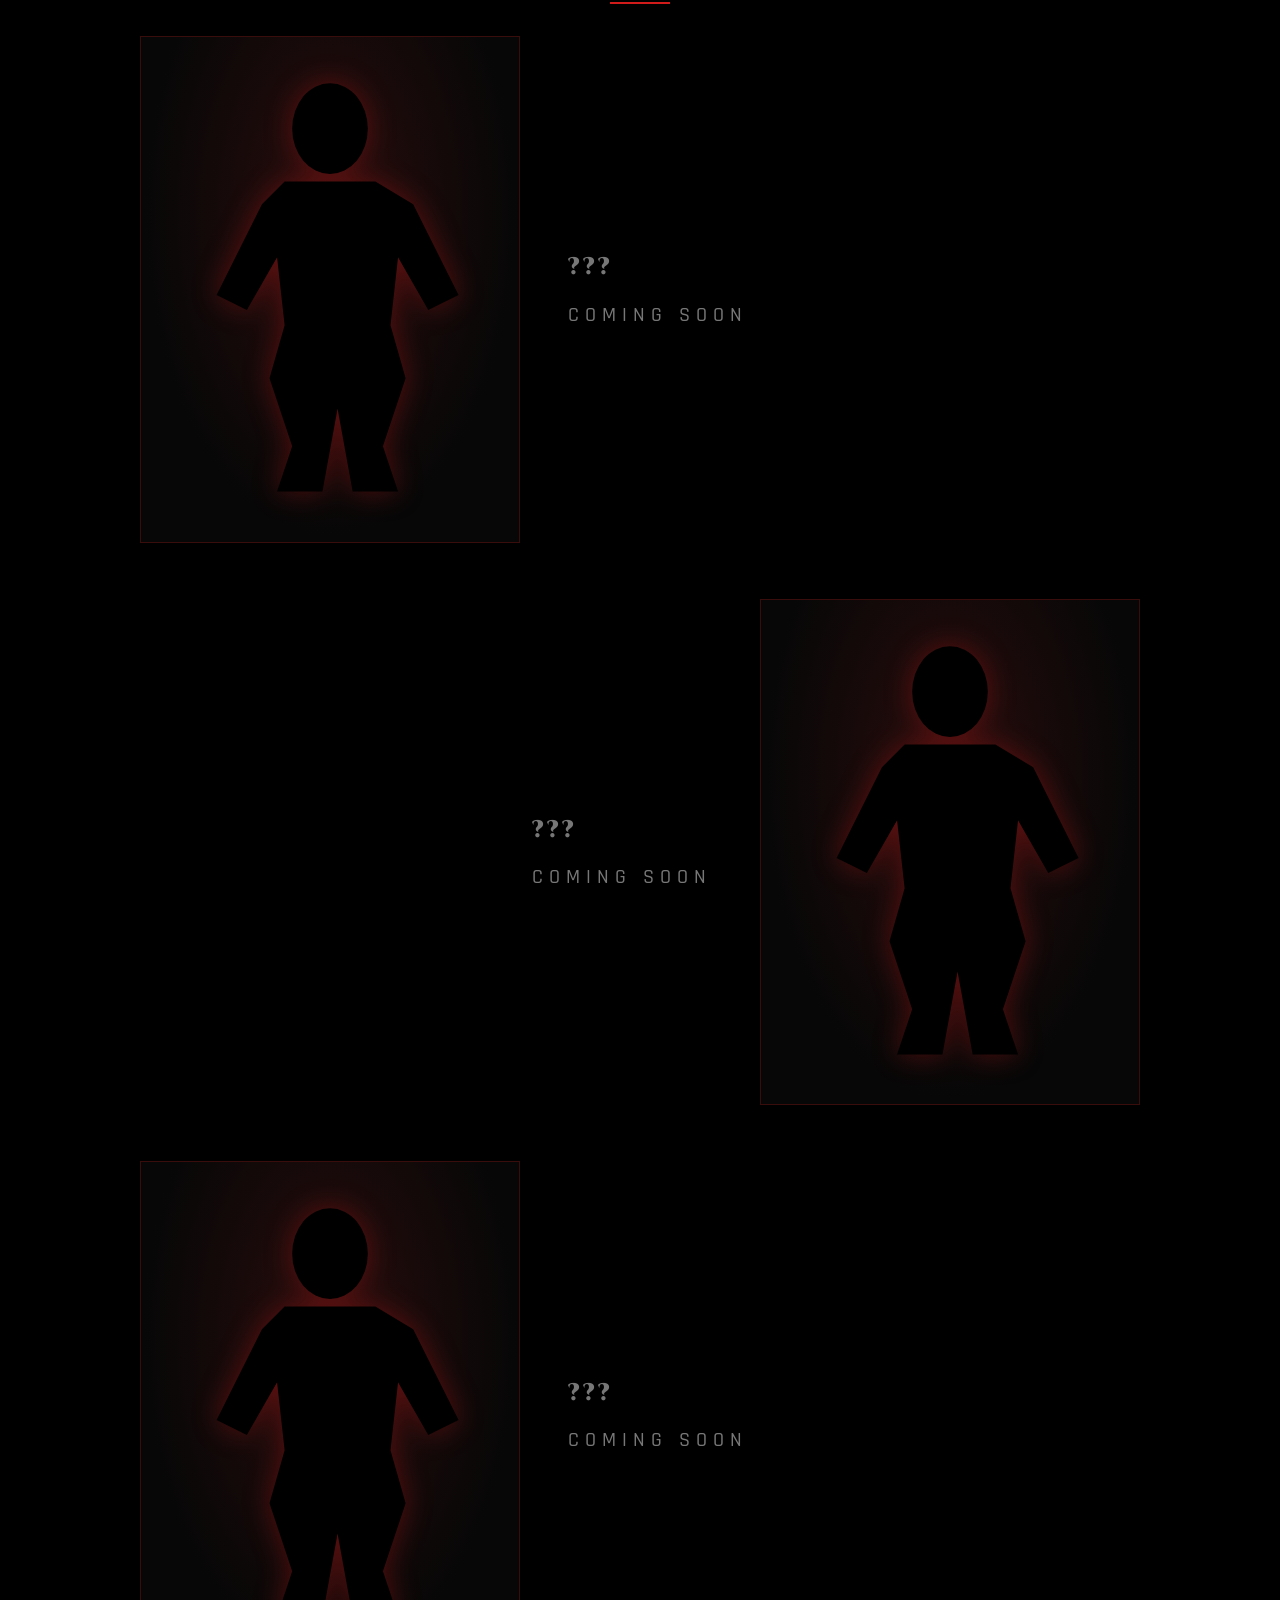
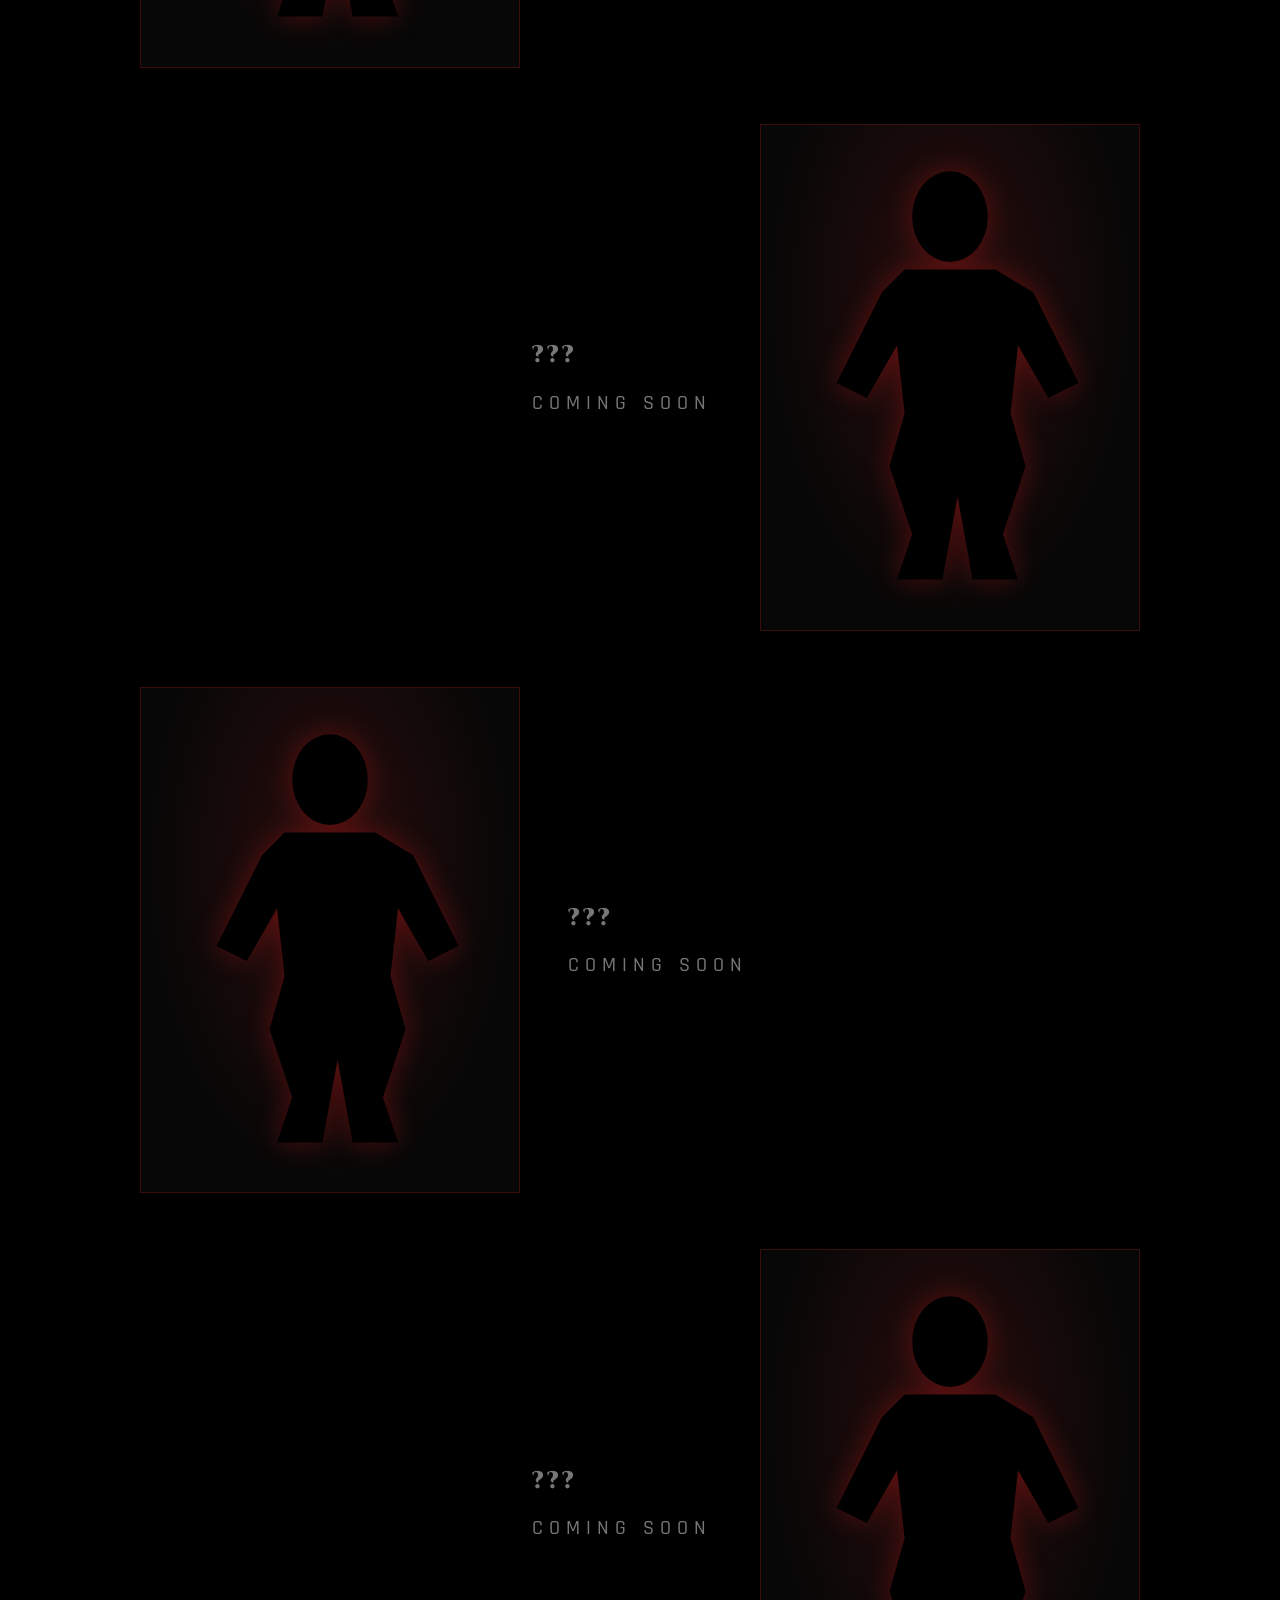
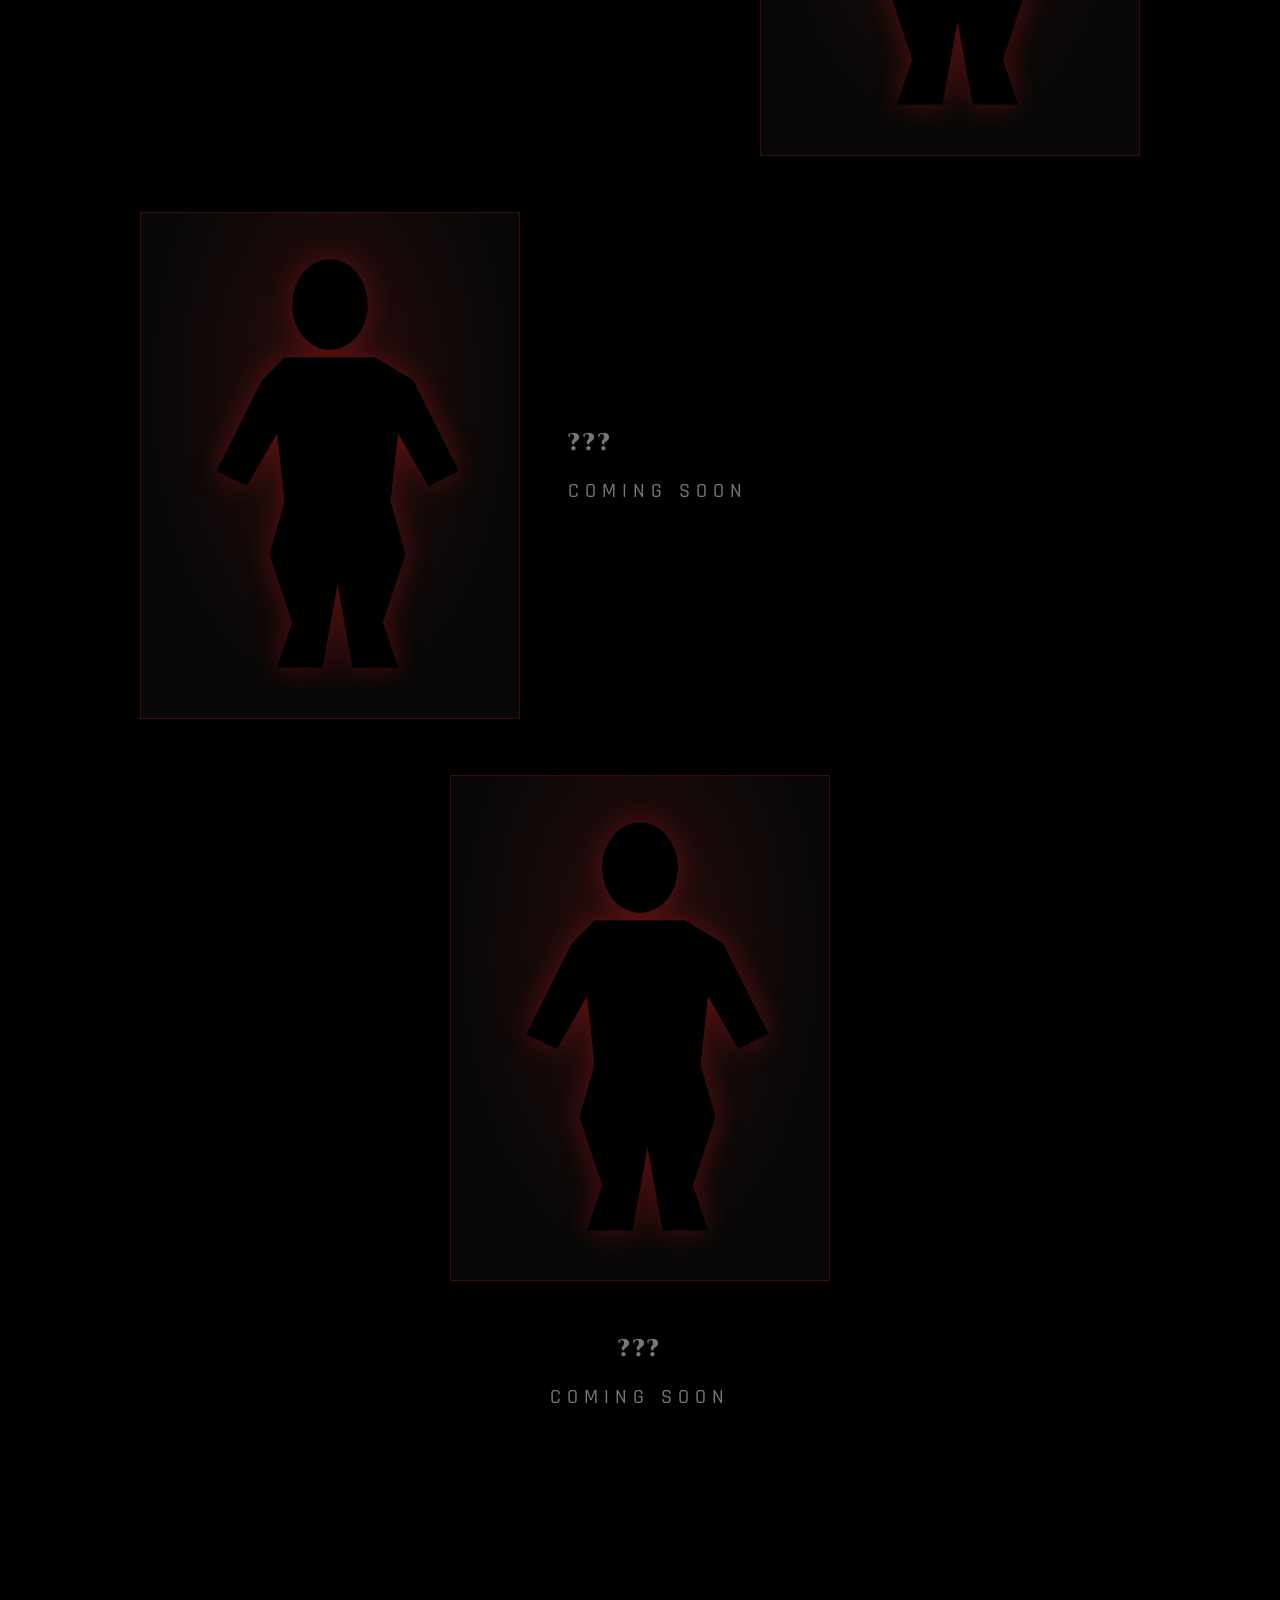
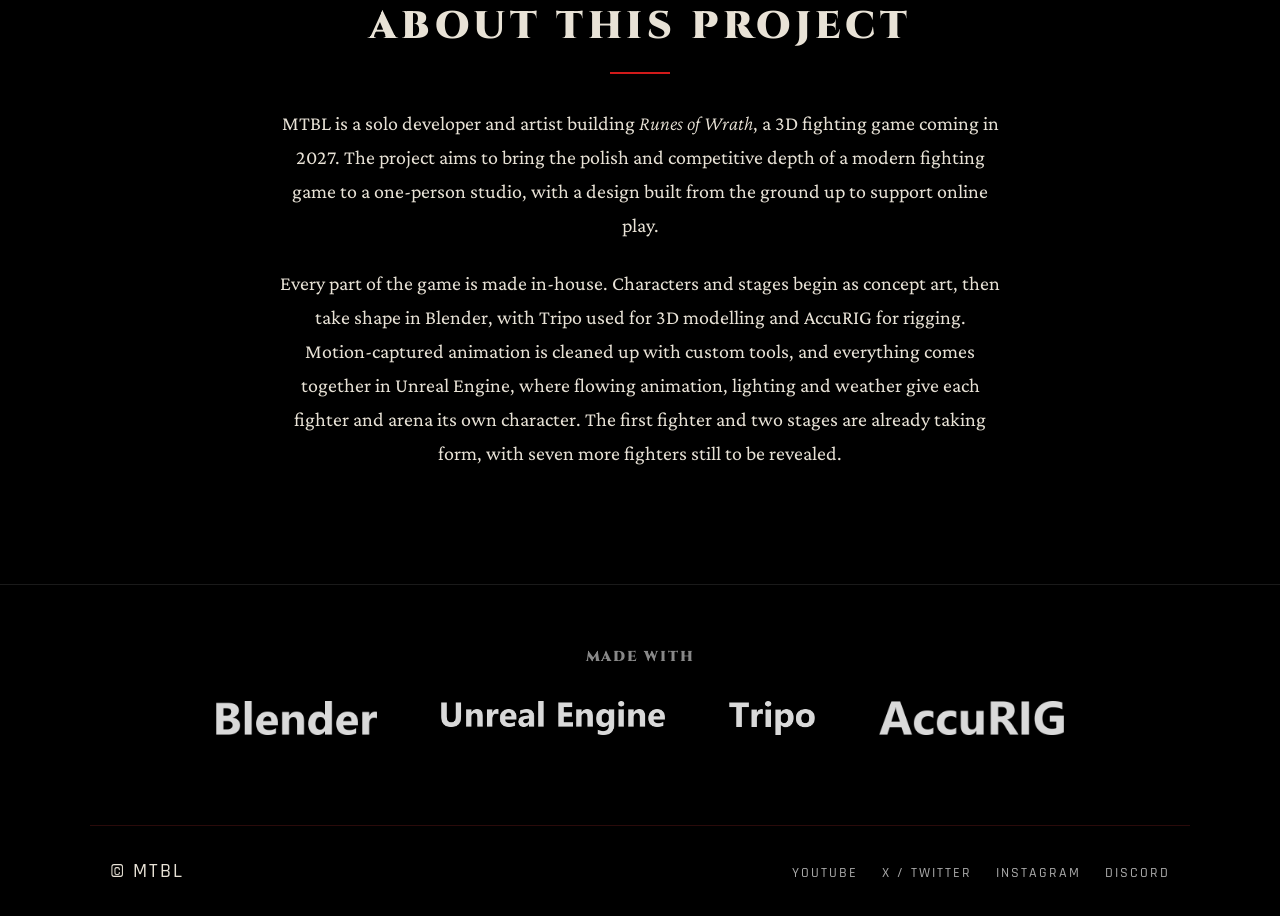
==== commit c21930b8: "Add About this project section; About button targets it" ====
--- a/index.html
+++ b/index.html
@@ -9,7 +9,7 @@
   <meta name="description" content="Runes of Wrath is an upcoming 3D fighting game. Eight warriors. One winner. No mercy. Meet the roster, read the story and join the mailing list for news. Coming 2027.">
   <meta name="keywords" content="Runes of Wrath, rune of wrath, runes wrath, wrath of runes, runes of rath, fighting game, 3D fighting game, indie fighting game, upcoming fighting game 2027">
   <meta name="robots" content="index, follow, max-image-preview:large">
-  <meta name="author" content="dkvb">
+  <meta name="author" content="MTBL">
   <meta name="theme-color" content="#000000">
   <link rel="canonical" href="https://runesofwrath.com/">
   <meta property="og:type" content="website">
@@ -74,11 +74,11 @@
       "image": "https://runesofwrath.com/assets/img/og-image.png",
       "author": {
         "@type": "Person",
-        "name": "dkvb"
+        "name": "MTBL"
       },
       "publisher": {
         "@type": "Person",
-        "name": "dkvb"
+        "name": "MTBL"
       },
       "datePublished": "2027"
     }
@@ -126,7 +126,7 @@
     <section id="about" class="about-project">
       <h2>About this project</h2>
       <div class="synopsis">
-        <p>dkvb is a solo developer and artist building <em>Runes of Wrath</em>, a 3D fighting game coming in 2027. The project aims to bring the polish and competitive depth of a modern fighting game to a one-person studio, with a design built from the ground up to support online play.</p>
+        <p>MTBL is a solo developer and artist building <em>Runes of Wrath</em>, a 3D fighting game coming in 2027. The project aims to bring the polish and competitive depth of a modern fighting game to a one-person studio, with a design built from the ground up to support online play.</p>
         <p>Every part of the game is made in-house. Characters and stages begin as concept art, then take shape in Blender, with Tripo used for 3D modelling and AccuRIG for rigging. Motion-captured animation is cleaned up with custom tools, and everything comes together in Unreal Engine, where flowing animation, lighting and weather give each fighter and arena its own character. The first fighter and two stages are already taking form, with seven more fighters still to be revealed.</p>
       </div>
     </section>
@@ -143,7 +143,7 @@
   </section>
 
   <footer>
-    <p class="copy">&copy; dkvb</p>
+    <p class="copy">&copy; MTBL</p>
     <ul class="social">
       <li><a href="#" target="_blank" rel="noopener">YouTube</a></li>
       <li><a href="#" target="_blank" rel="noopener">X / Twitter</a></li>
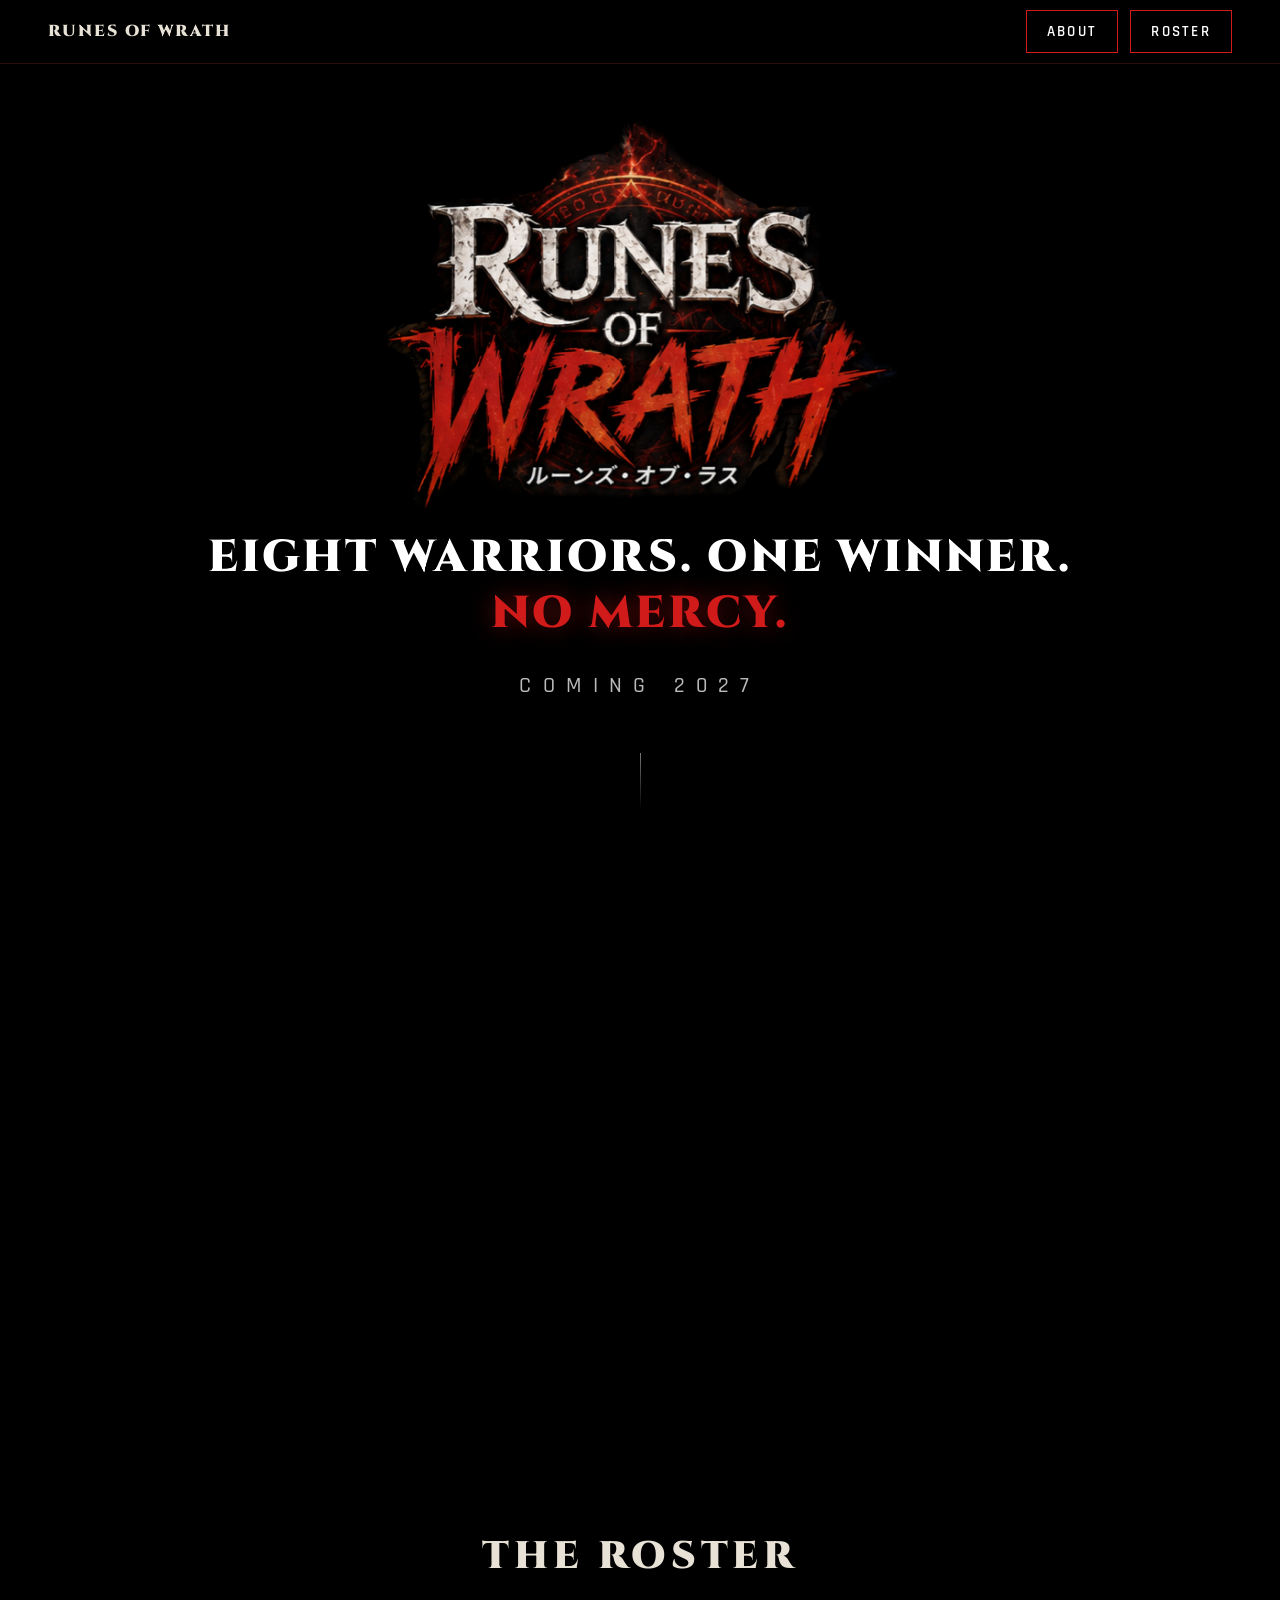
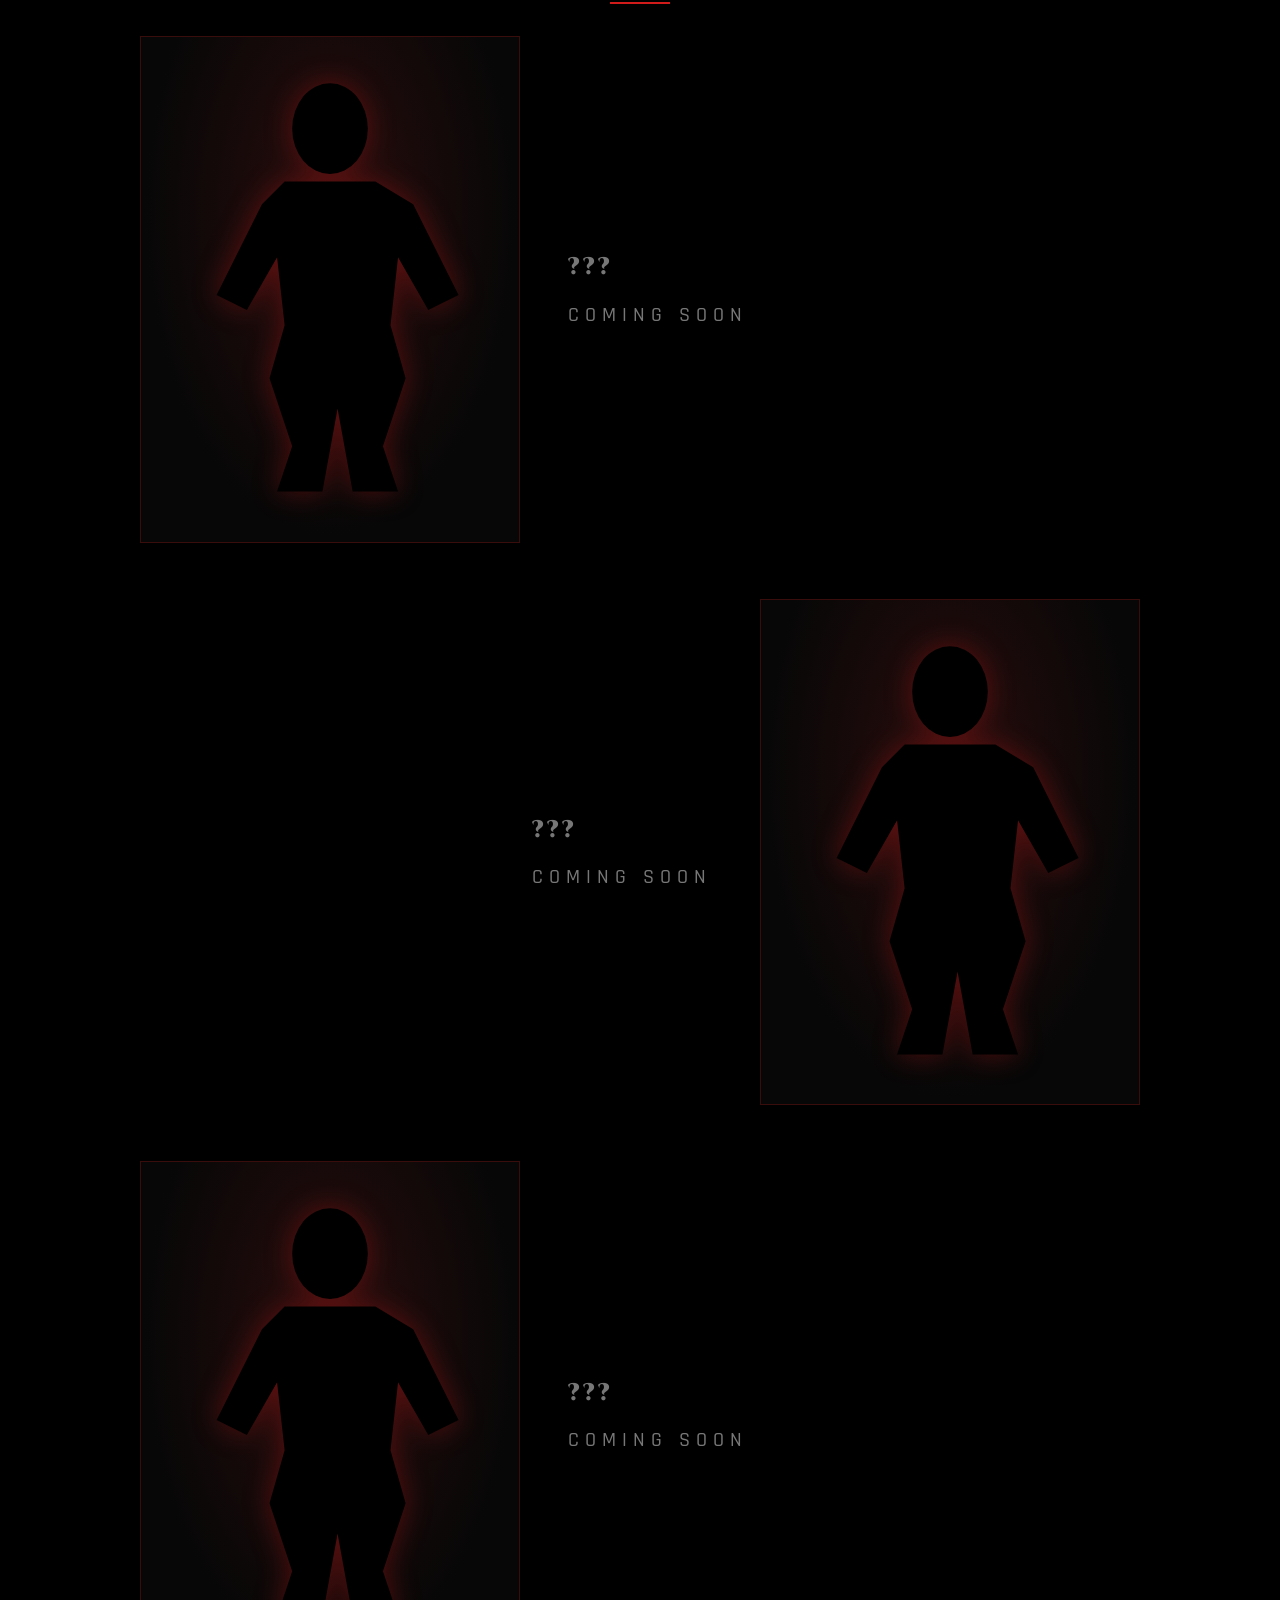
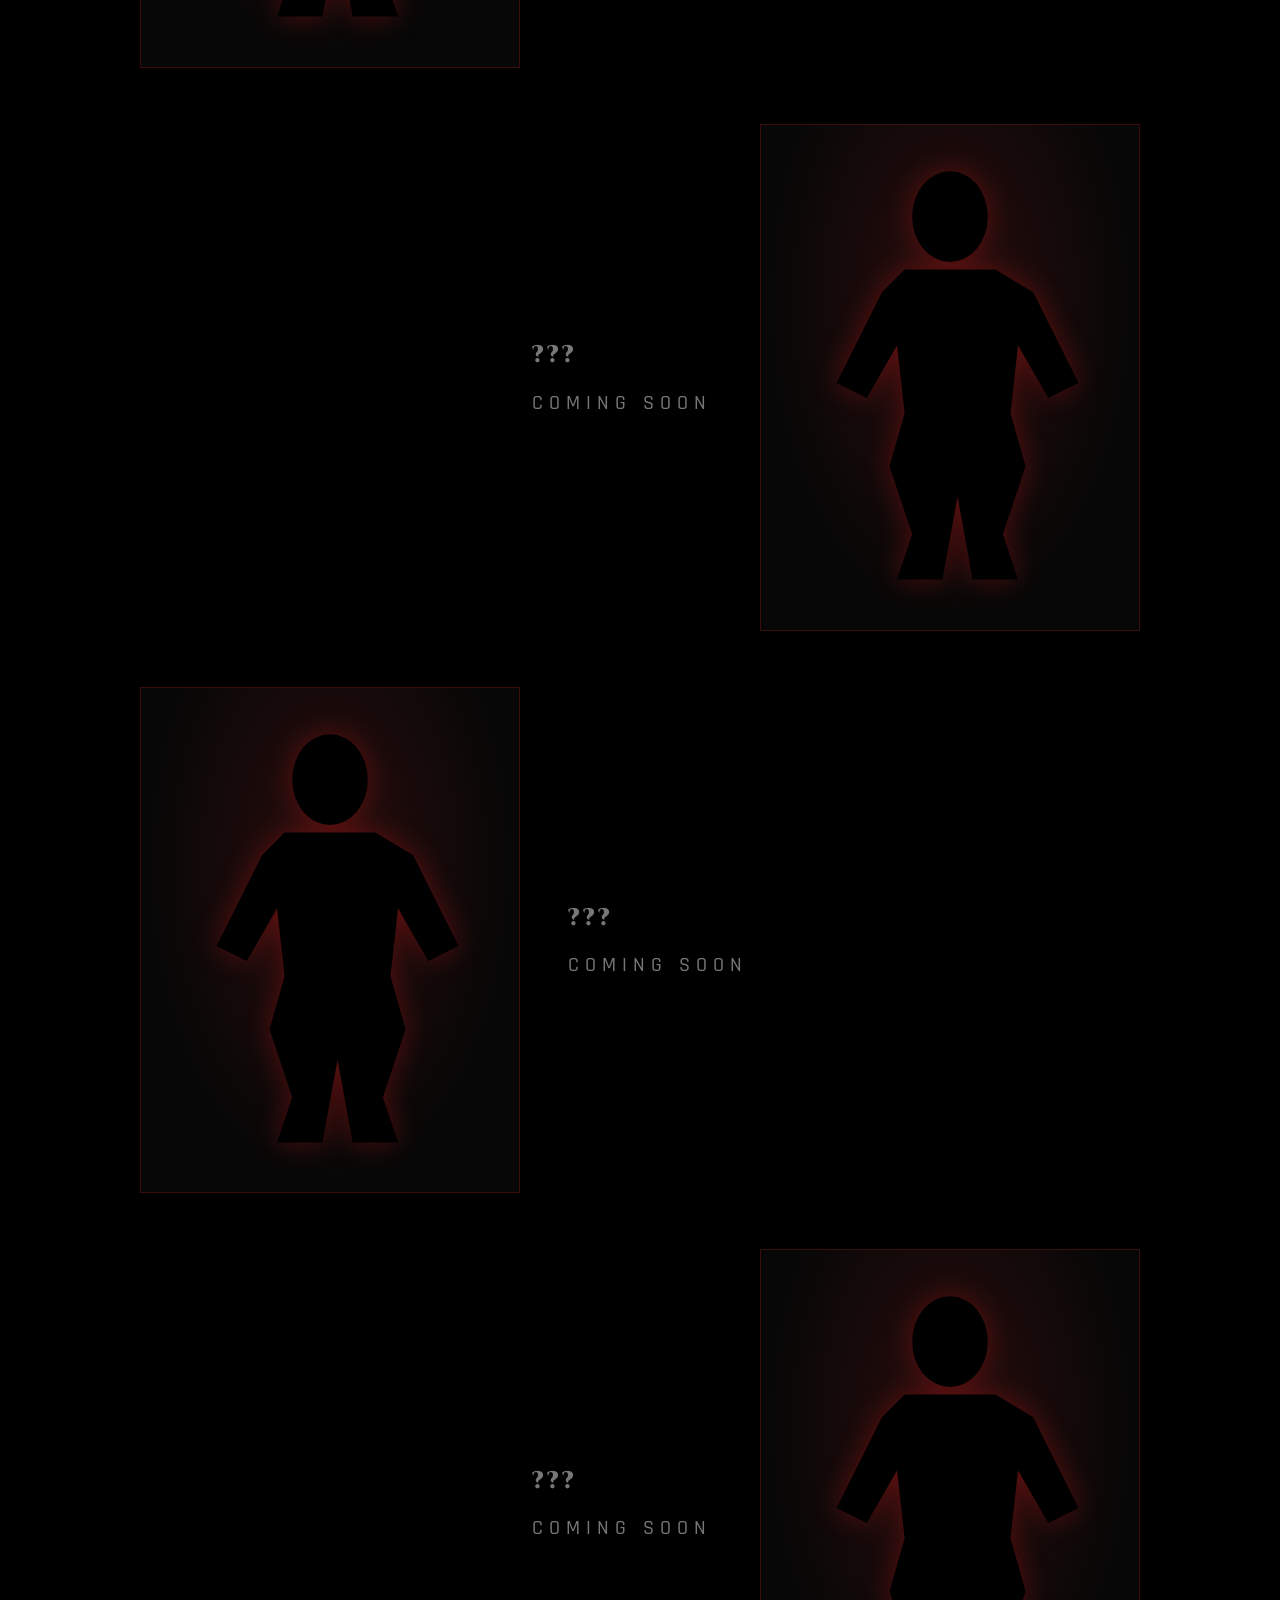
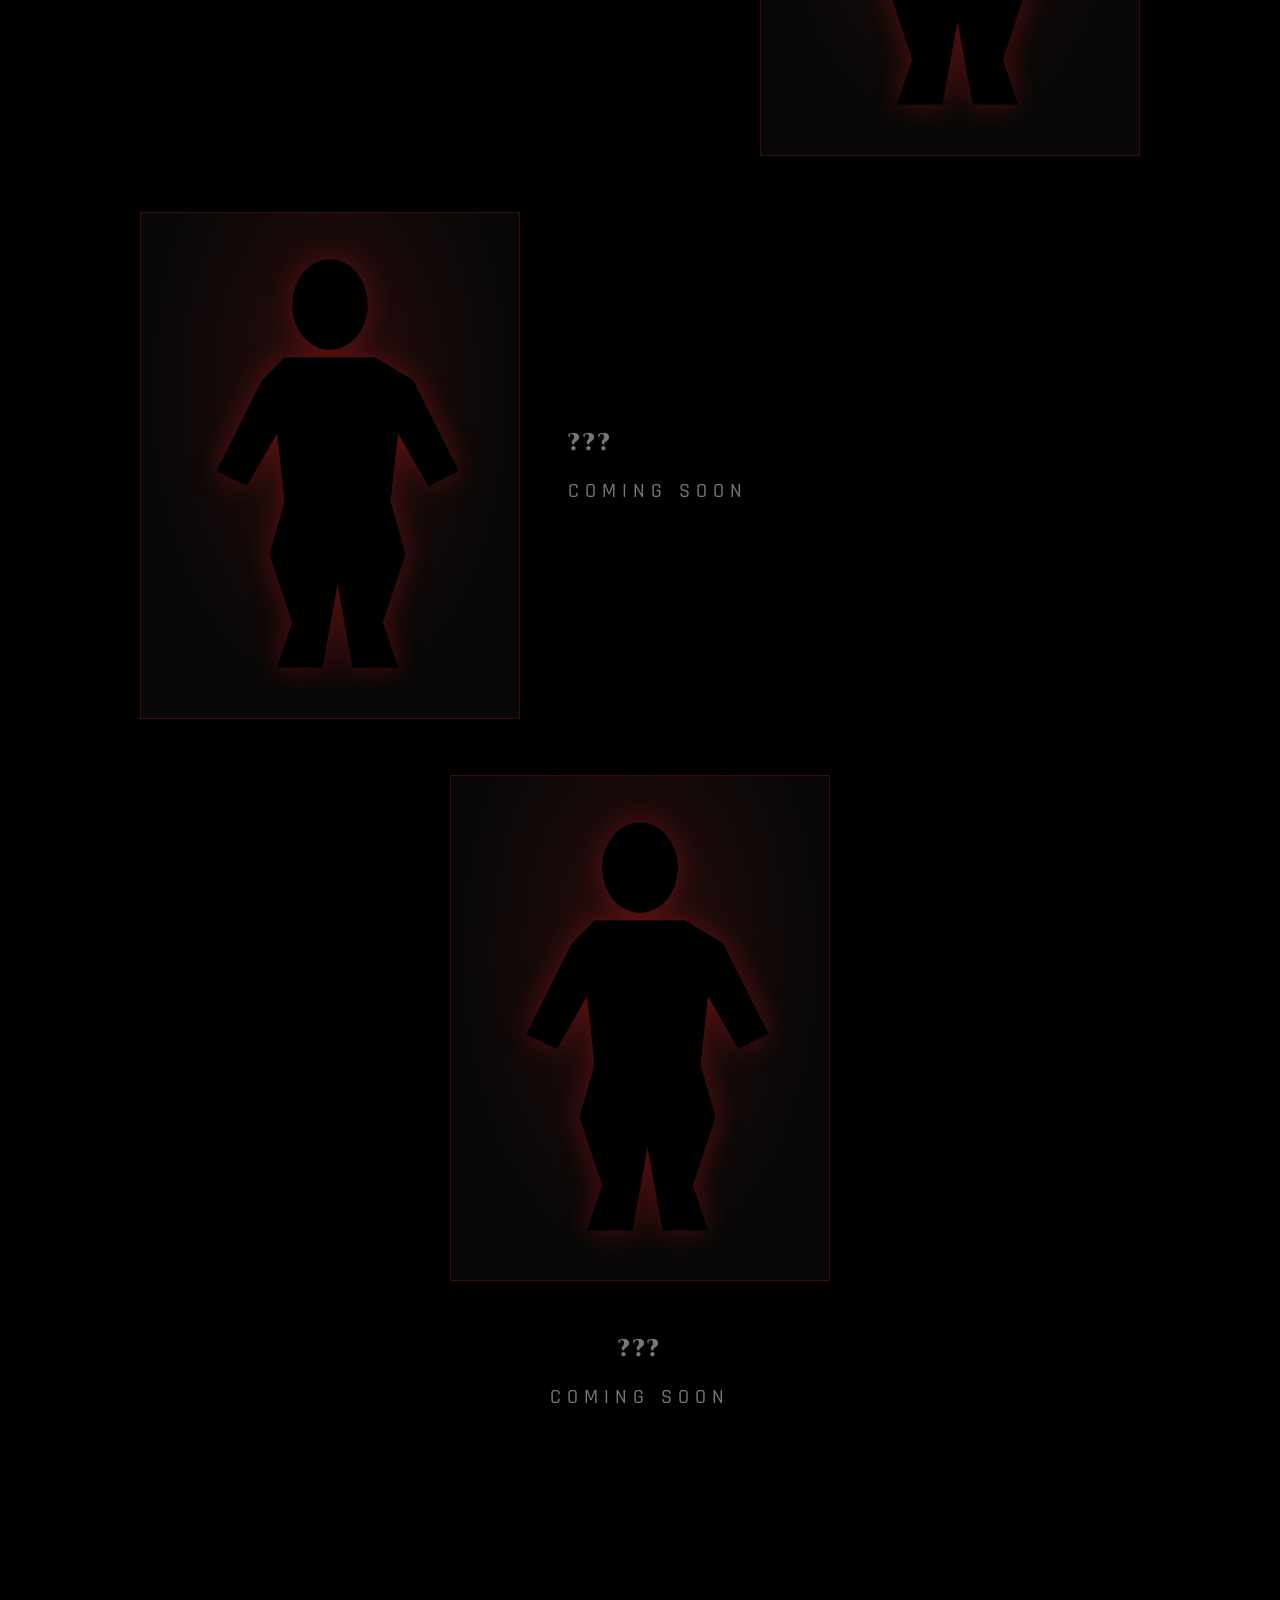
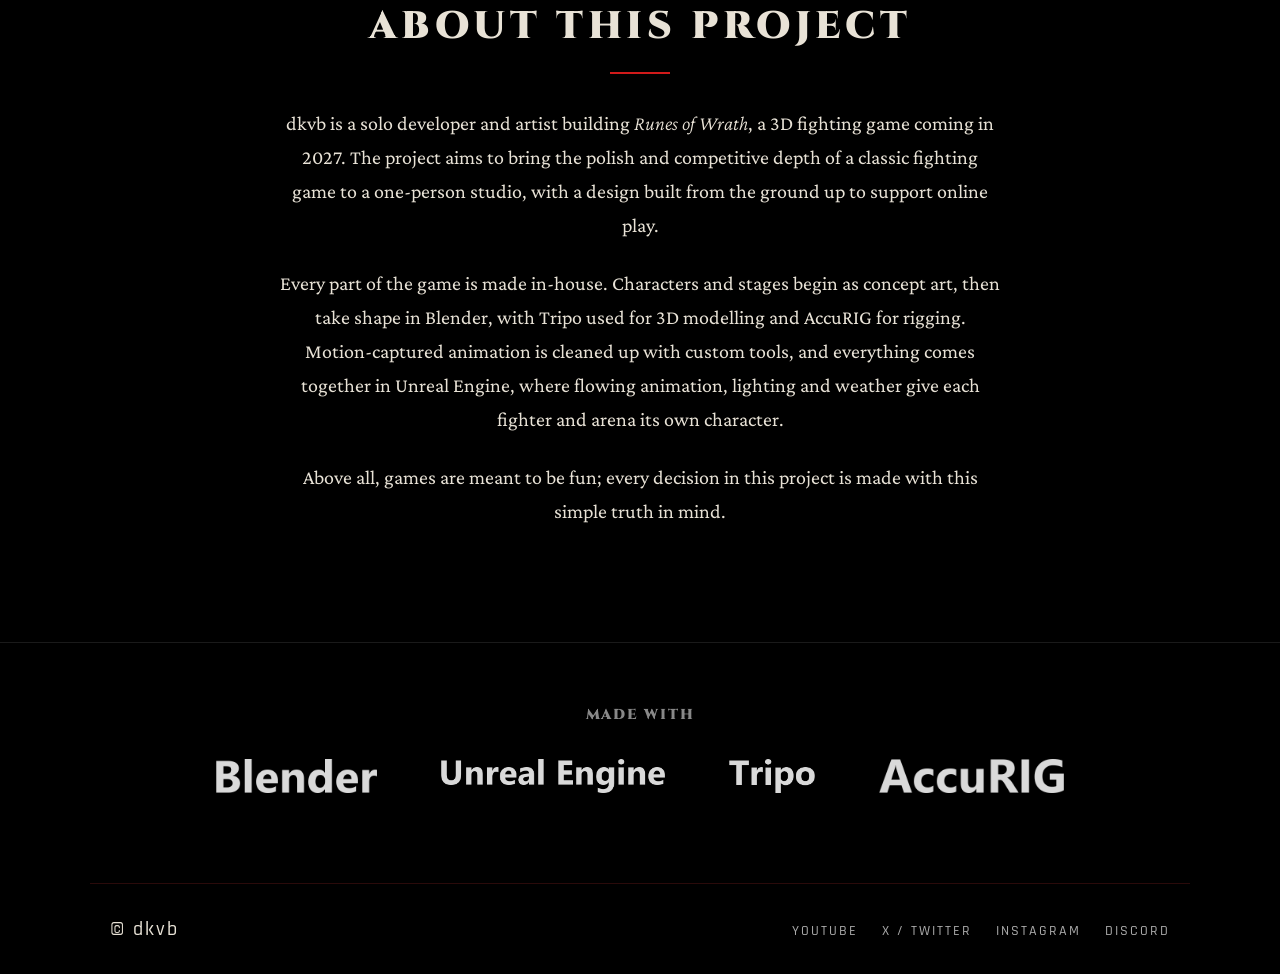
==== commit 11e92c3e: "Update About this project text" ====
--- a/index.html
+++ b/index.html
@@ -9,7 +9,7 @@
   <meta name="description" content="Runes of Wrath is an upcoming 3D fighting game. Eight warriors. One winner. No mercy. Meet the roster, read the story and join the mailing list for news. Coming 2027.">
   <meta name="keywords" content="Runes of Wrath, rune of wrath, runes wrath, wrath of runes, runes of rath, fighting game, 3D fighting game, indie fighting game, upcoming fighting game 2027">
   <meta name="robots" content="index, follow, max-image-preview:large">
-  <meta name="author" content="MTBL">
+  <meta name="author" content="dkvb">
   <meta name="theme-color" content="#000000">
   <link rel="canonical" href="https://runesofwrath.com/">
   <meta property="og:type" content="website">
@@ -74,11 +74,11 @@
       "image": "https://runesofwrath.com/assets/img/og-image.png",
       "author": {
         "@type": "Person",
-        "name": "MTBL"
+        "name": "dkvb"
       },
       "publisher": {
         "@type": "Person",
-        "name": "MTBL"
+        "name": "dkvb"
       },
       "datePublished": "2027"
     }
@@ -126,8 +126,9 @@
     <section id="about" class="about-project">
       <h2>About this project</h2>
       <div class="synopsis">
-        <p>MTBL is a solo developer and artist building <em>Runes of Wrath</em>, a 3D fighting game coming in 2027. The project aims to bring the polish and competitive depth of a modern fighting game to a one-person studio, with a design built from the ground up to support online play.</p>
-        <p>Every part of the game is made in-house. Characters and stages begin as concept art, then take shape in Blender, with Tripo used for 3D modelling and AccuRIG for rigging. Motion-captured animation is cleaned up with custom tools, and everything comes together in Unreal Engine, where flowing animation, lighting and weather give each fighter and arena its own character. The first fighter and two stages are already taking form, with seven more fighters still to be revealed.</p>
+        <p>dkvb is a solo developer and artist building <em>Runes of Wrath</em>, a 3D fighting game coming in 2027. The project aims to bring the polish and competitive depth of a classic fighting game to a one-person studio, with a design built from the ground up to support online play.</p>
+        <p>Every part of the game is made in-house. Characters and stages begin as concept art, then take shape in Blender, with Tripo used for 3D modelling and AccuRIG for rigging. Motion-captured animation is cleaned up with custom tools, and everything comes together in Unreal Engine, where flowing animation, lighting and weather give each fighter and arena its own character.</p>
+        <p>Above all, games are meant to be fun; every decision in this project is made with this simple truth in mind.</p>
       </div>
     </section>
   </main>
@@ -143,7 +144,7 @@
   </section>
 
   <footer>
-    <p class="copy">&copy; MTBL</p>
+    <p class="copy">&copy; dkvb</p>
     <ul class="social">
       <li><a href="#" target="_blank" rel="noopener">YouTube</a></li>
       <li><a href="#" target="_blank" rel="noopener">X / Twitter</a></li>
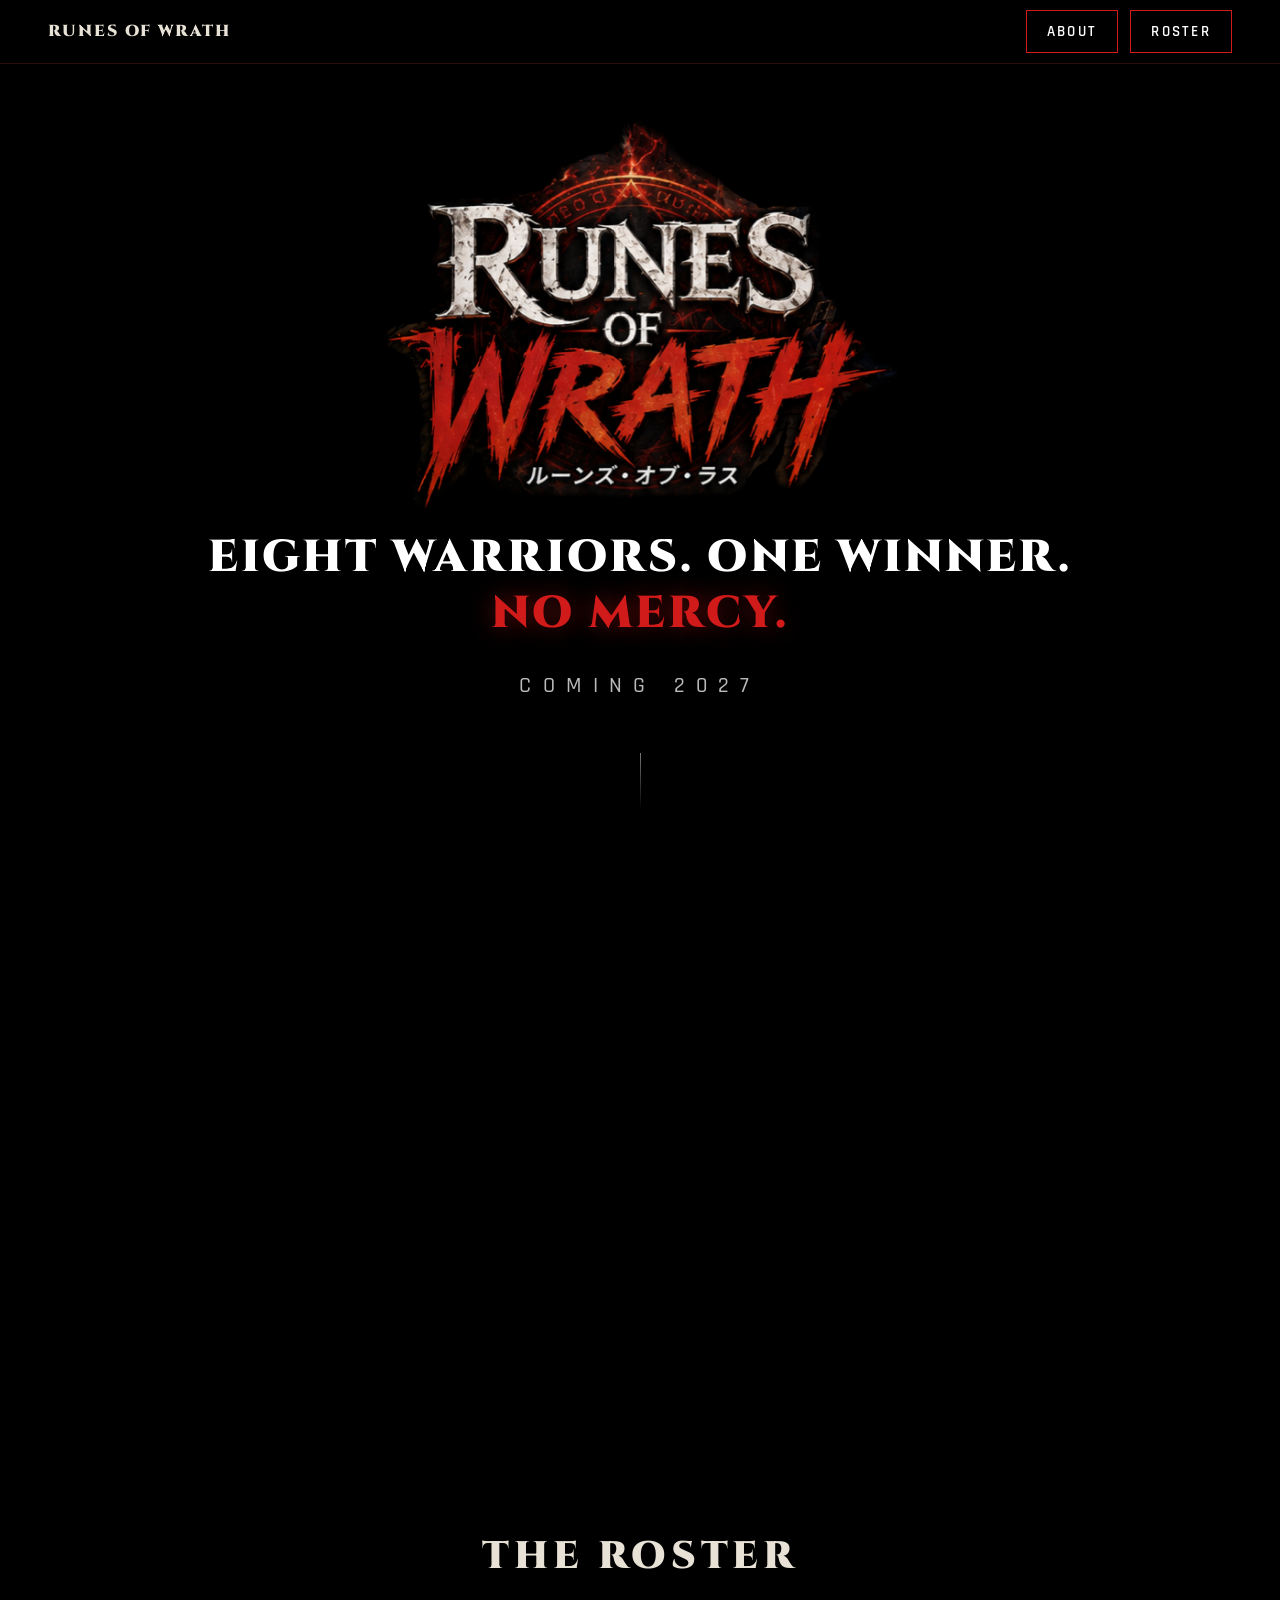
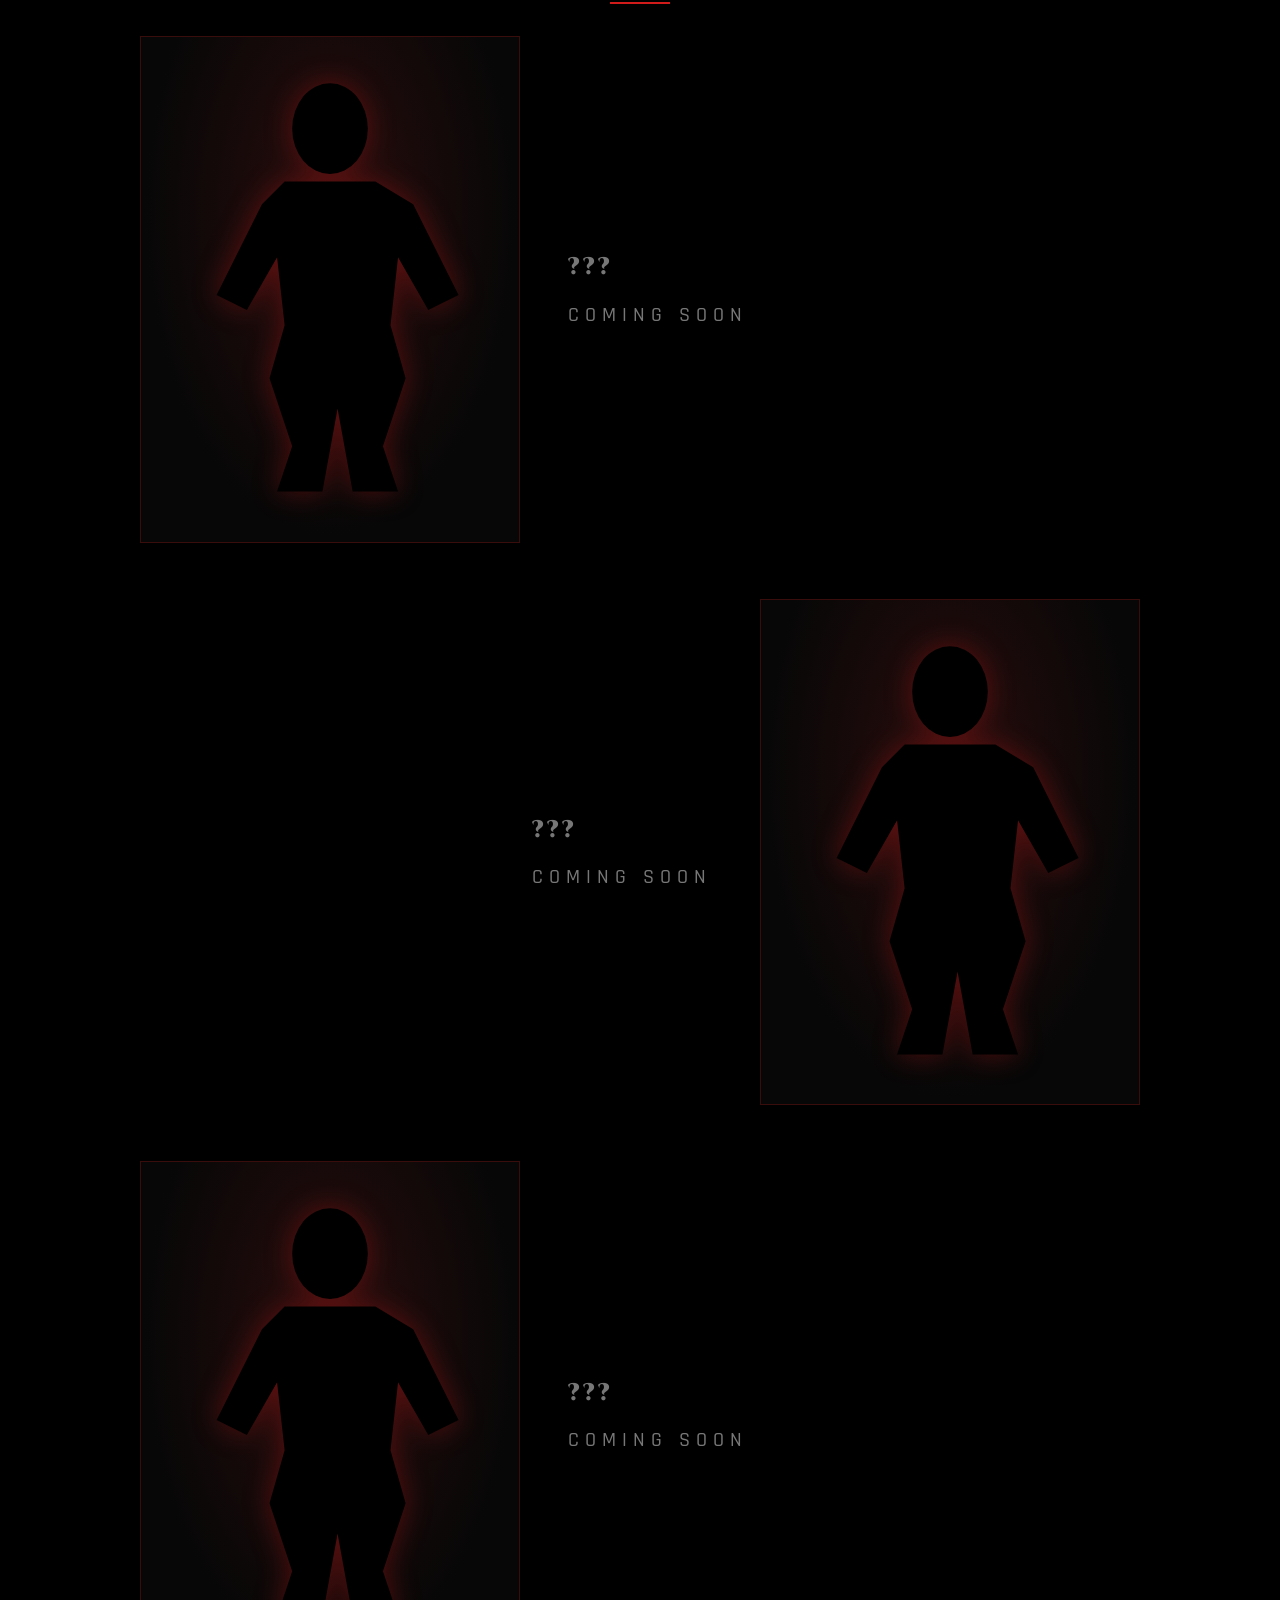
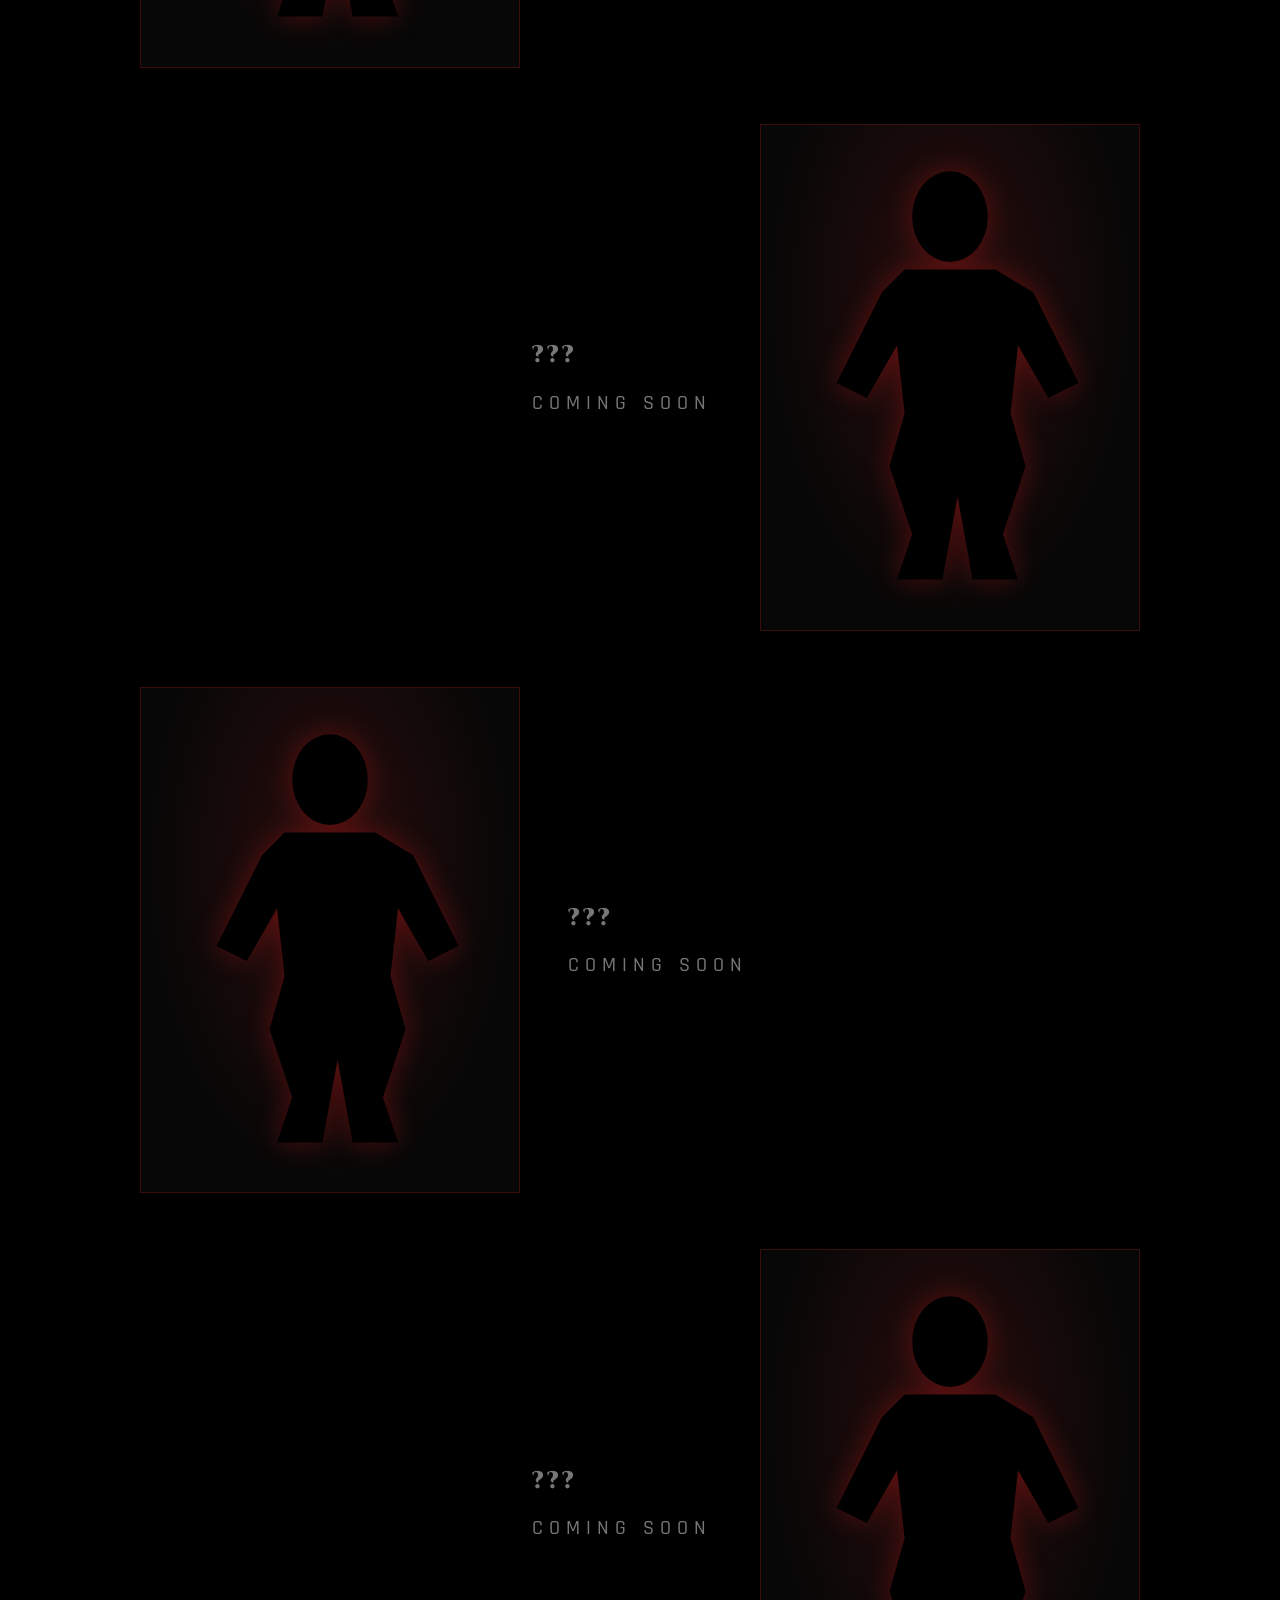
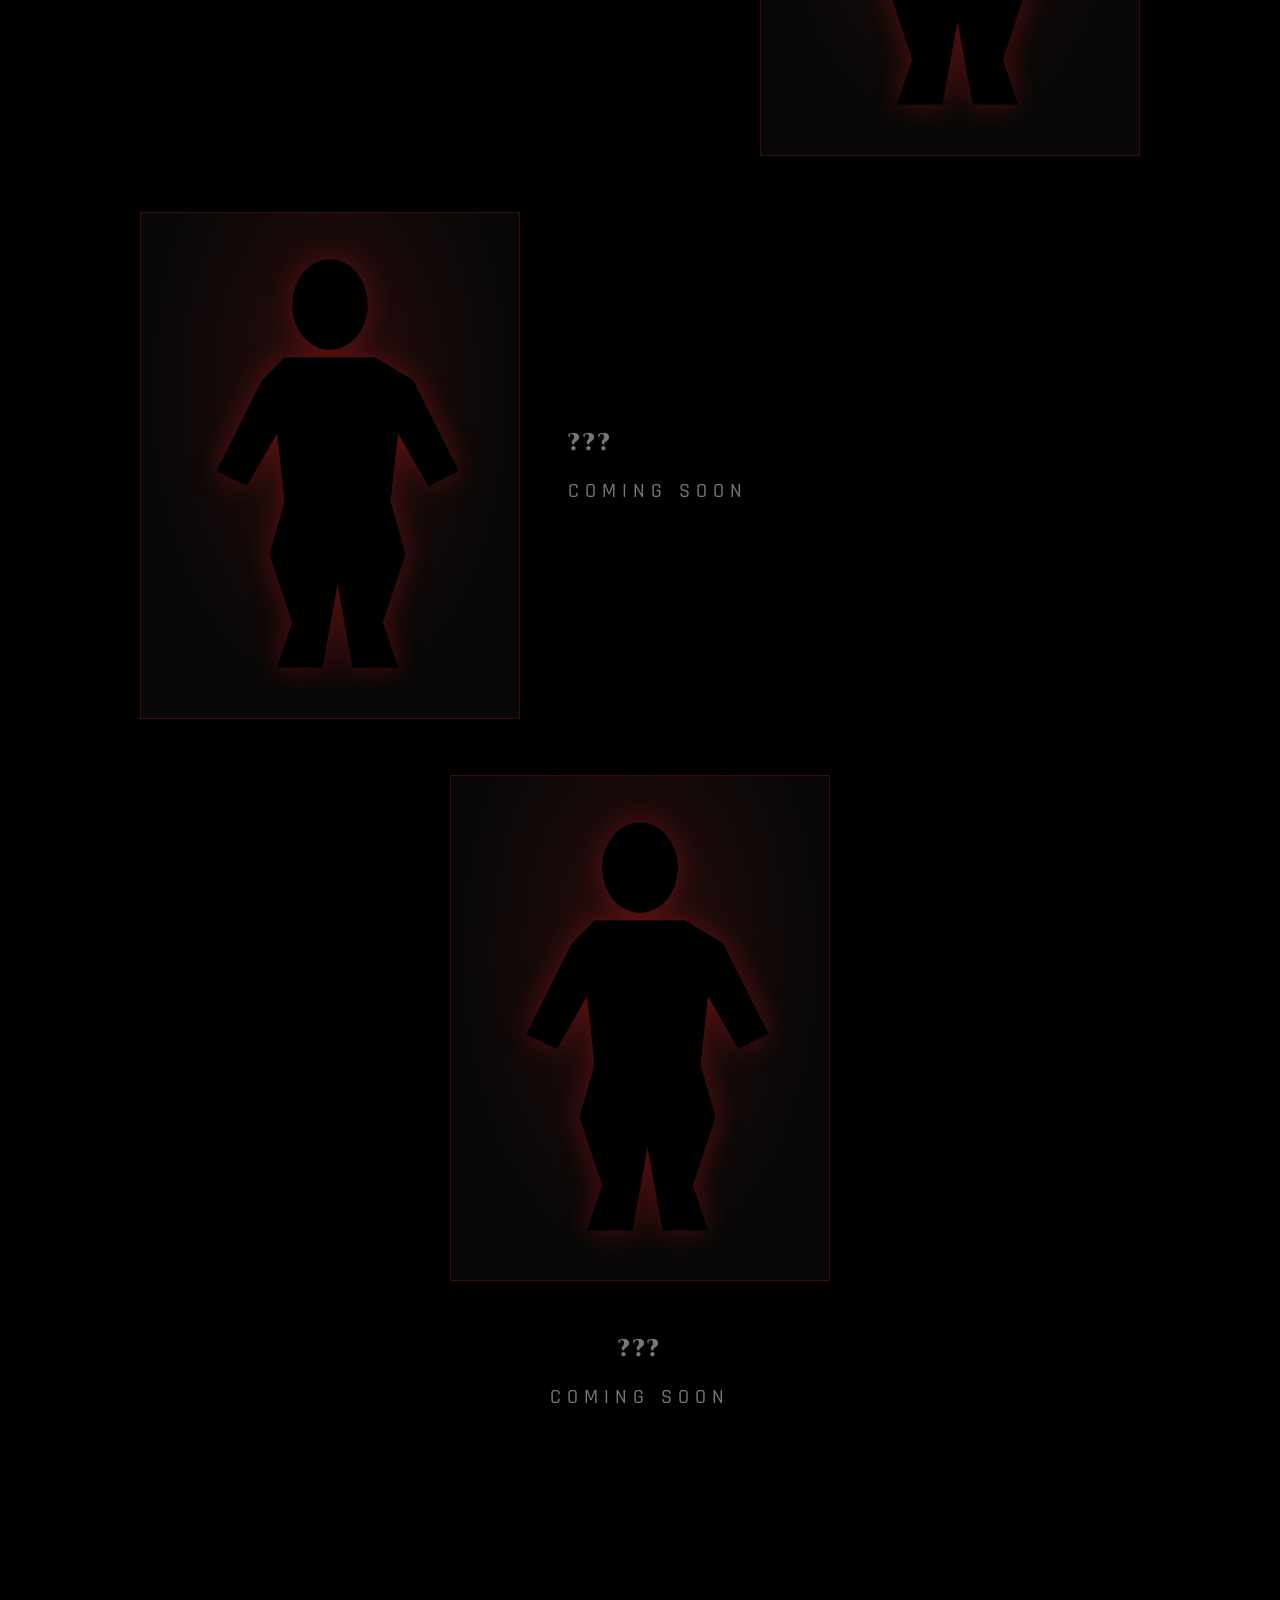
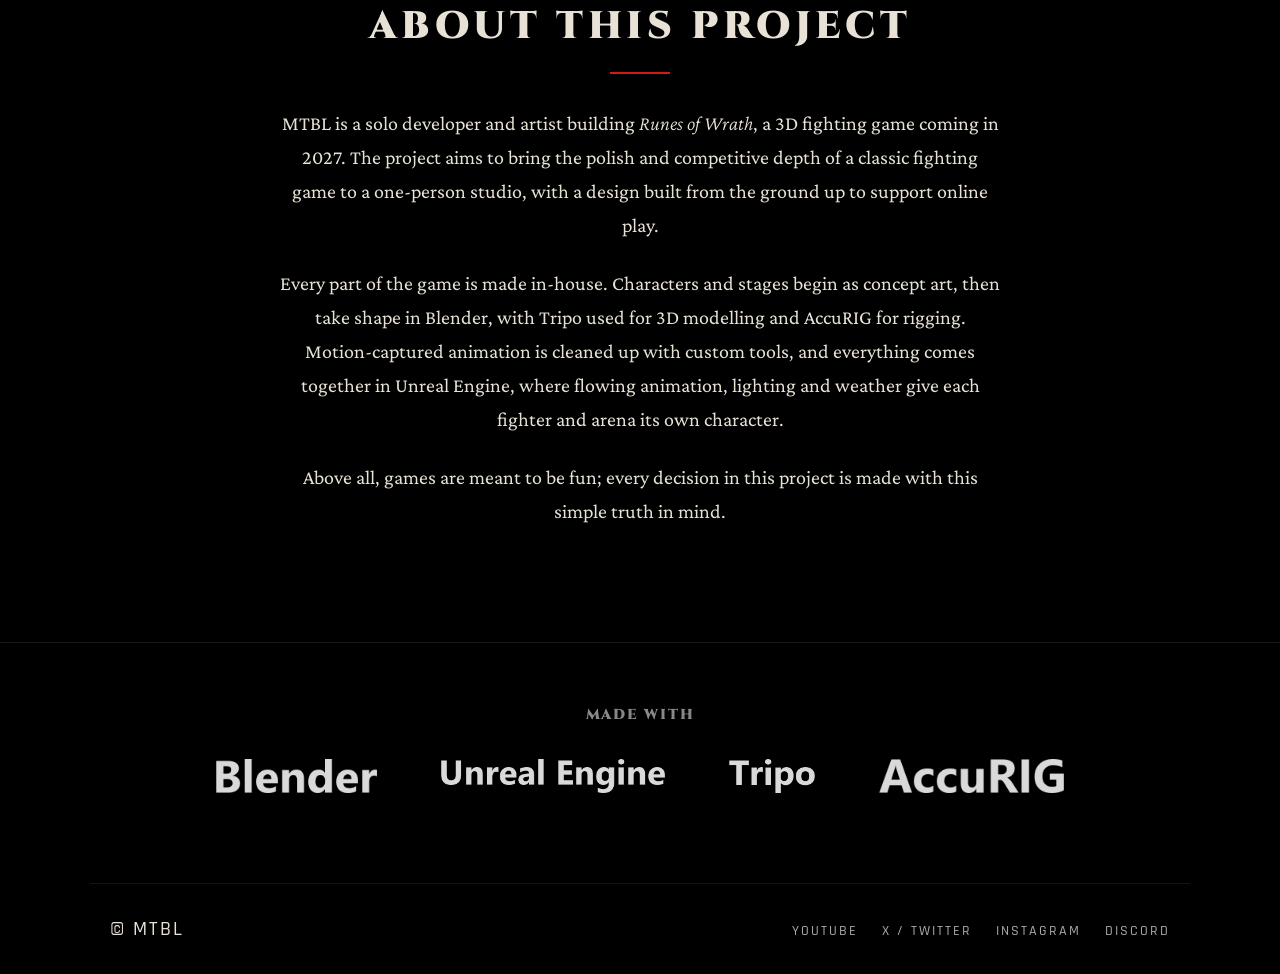
==== commit 14c4bea8: "Update About this project text" ====
--- a/index.html
+++ b/index.html
@@ -9,7 +9,7 @@
   <meta name="description" content="Runes of Wrath is an upcoming 3D fighting game. Eight warriors. One winner. No mercy. Meet the roster, read the story and join the mailing list for news. Coming 2027.">
   <meta name="keywords" content="Runes of Wrath, rune of wrath, runes wrath, wrath of runes, runes of rath, fighting game, 3D fighting game, indie fighting game, upcoming fighting game 2027">
   <meta name="robots" content="index, follow, max-image-preview:large">
-  <meta name="author" content="dkvb">
+  <meta name="author" content="MTBL">
   <meta name="theme-color" content="#000000">
   <link rel="canonical" href="https://runesofwrath.com/">
   <meta property="og:type" content="website">
@@ -74,11 +74,11 @@
       "image": "https://runesofwrath.com/assets/img/og-image.png",
       "author": {
         "@type": "Person",
-        "name": "dkvb"
+        "name": "MTBL"
       },
       "publisher": {
         "@type": "Person",
-        "name": "dkvb"
+        "name": "MTBL"
       },
       "datePublished": "2027"
     }
@@ -126,7 +126,7 @@
     <section id="about" class="about-project">
       <h2>About this project</h2>
       <div class="synopsis">
-        <p>dkvb is a solo developer and artist building <em>Runes of Wrath</em>, a 3D fighting game coming in 2027. The project aims to bring the polish and competitive depth of a classic fighting game to a one-person studio, with a design built from the ground up to support online play.</p>
+        <p>MTBL is a solo developer and artist building <em>Runes of Wrath</em>, a 3D fighting game coming in 2027. The project aims to bring the polish and competitive depth of a classic fighting game to a one-person studio, with a design built from the ground up to support online play.</p>
         <p>Every part of the game is made in-house. Characters and stages begin as concept art, then take shape in Blender, with Tripo used for 3D modelling and AccuRIG for rigging. Motion-captured animation is cleaned up with custom tools, and everything comes together in Unreal Engine, where flowing animation, lighting and weather give each fighter and arena its own character.</p>
         <p>Above all, games are meant to be fun; every decision in this project is made with this simple truth in mind.</p>
       </div>
@@ -144,7 +144,7 @@
   </section>
 
   <footer>
-    <p class="copy">&copy; dkvb</p>
+    <p class="copy">&copy; MTBL</p>
     <ul class="social">
       <li><a href="#" target="_blank" rel="noopener">YouTube</a></li>
       <li><a href="#" target="_blank" rel="noopener">X / Twitter</a></li>
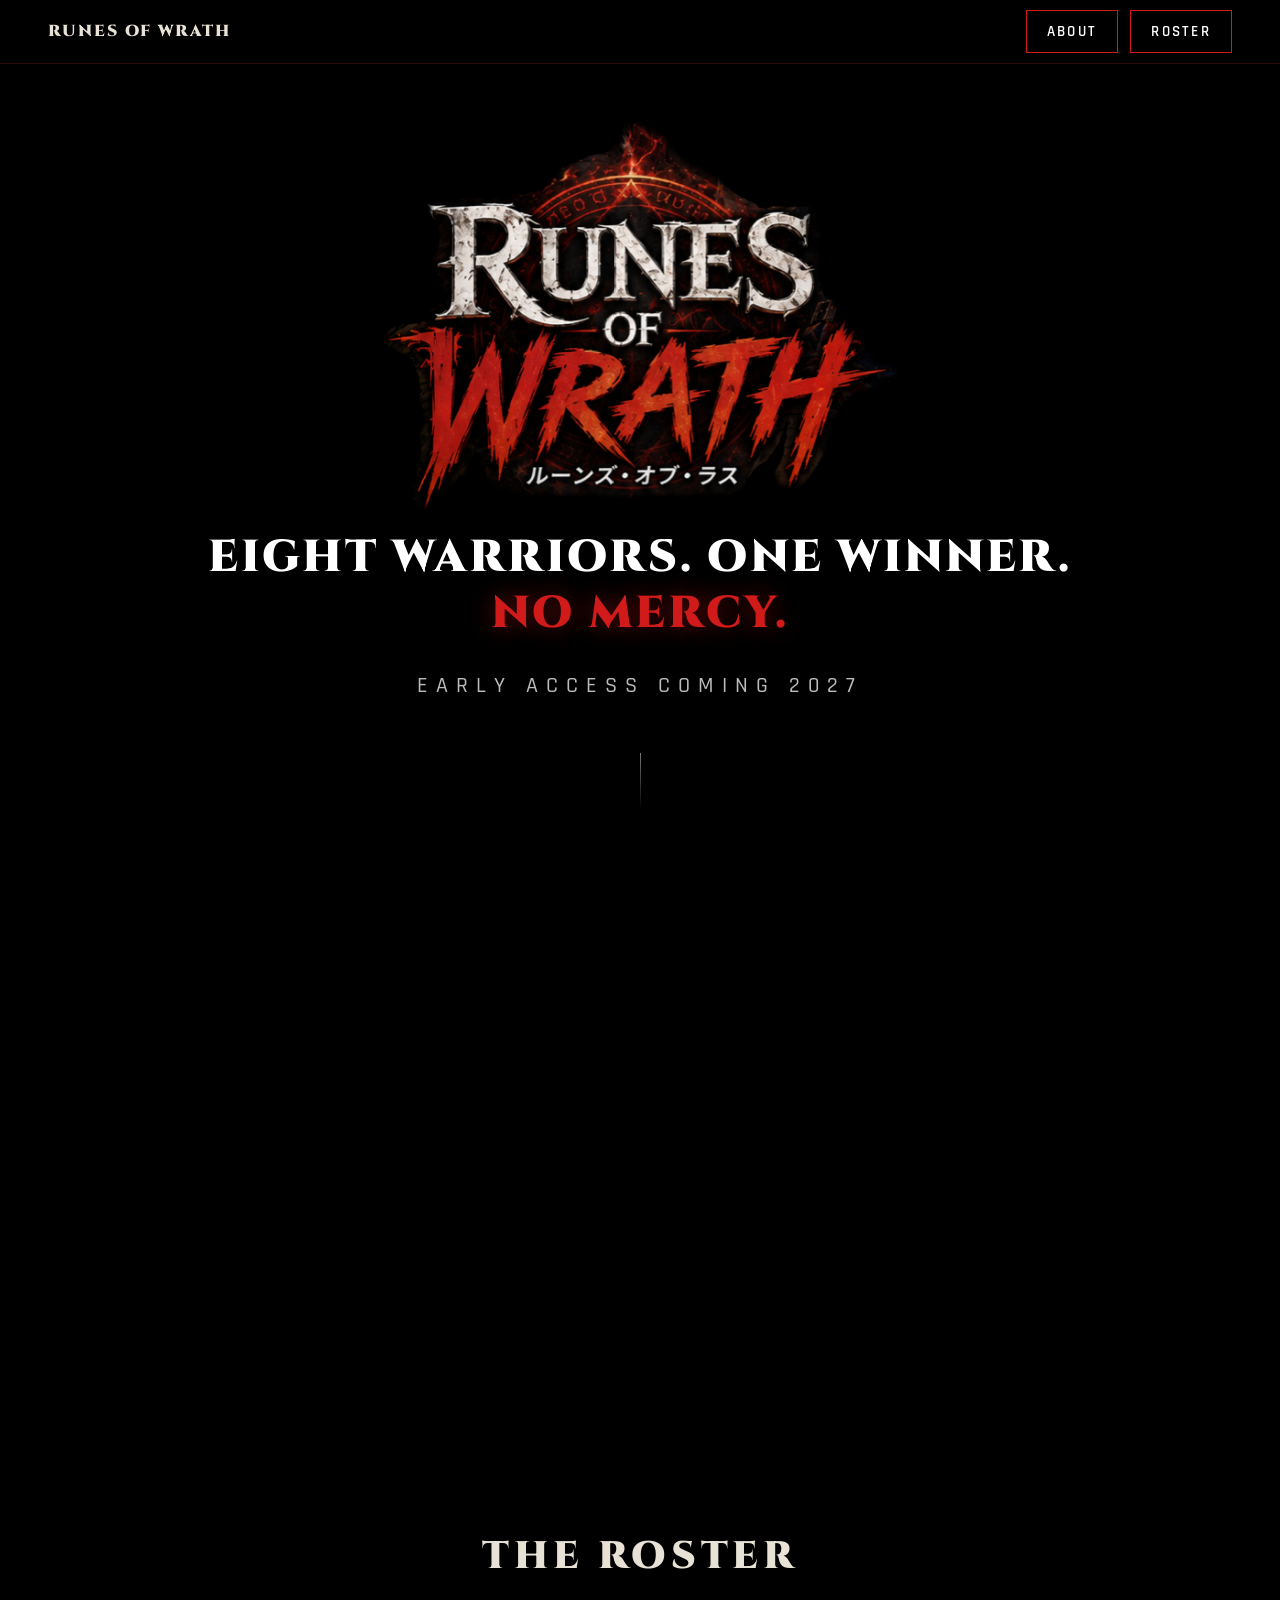
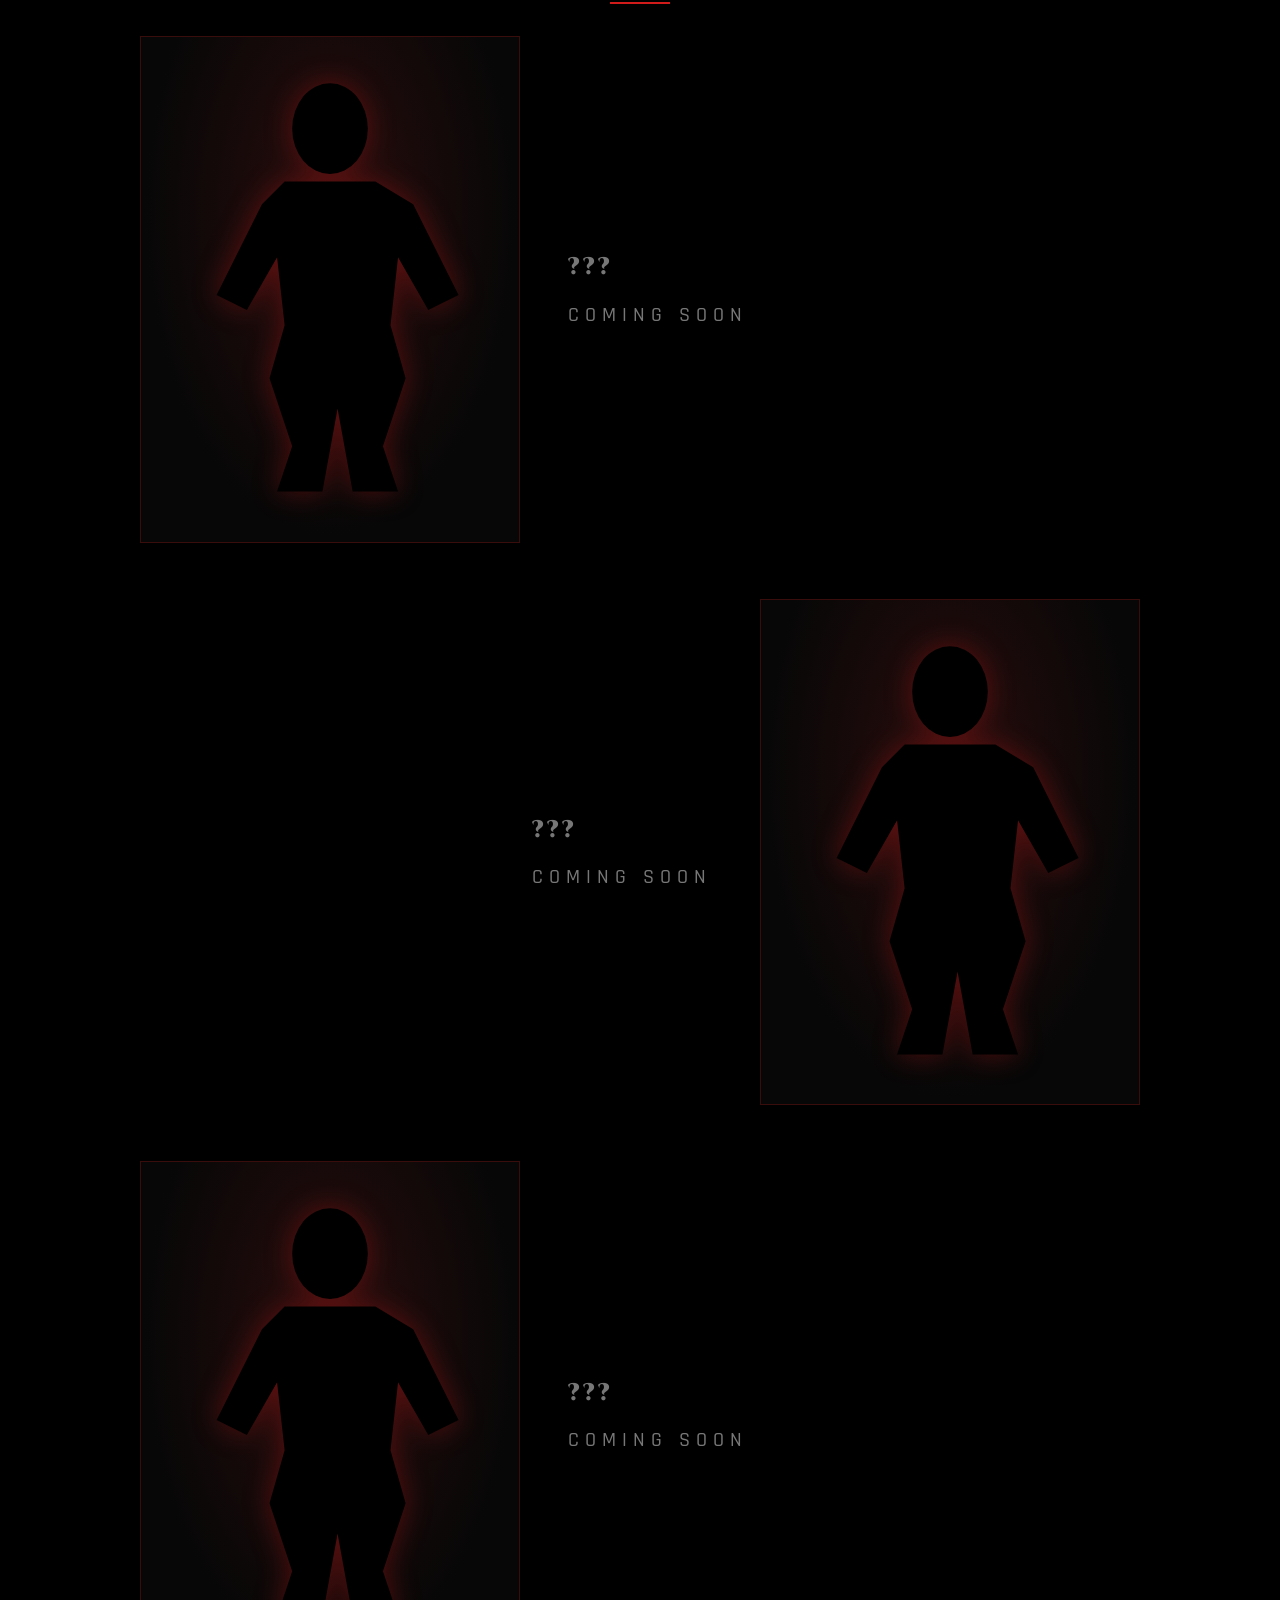
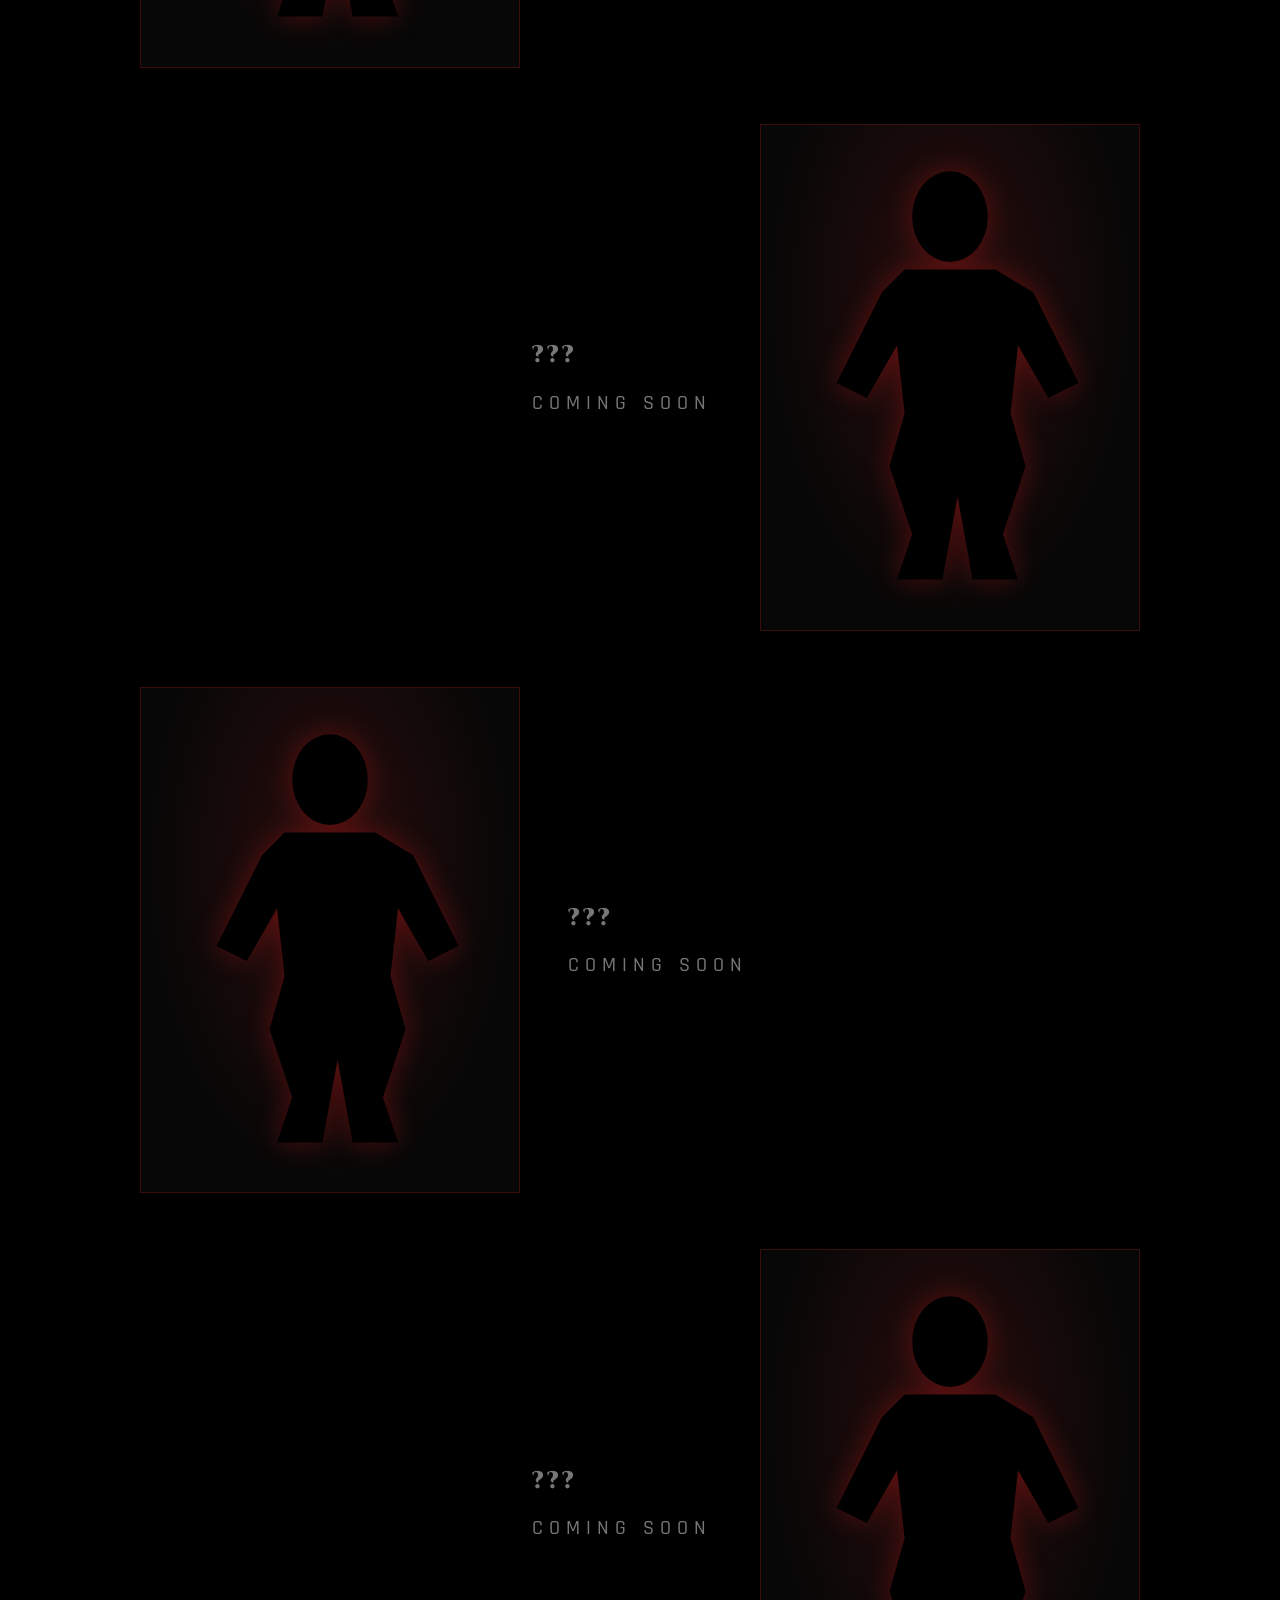
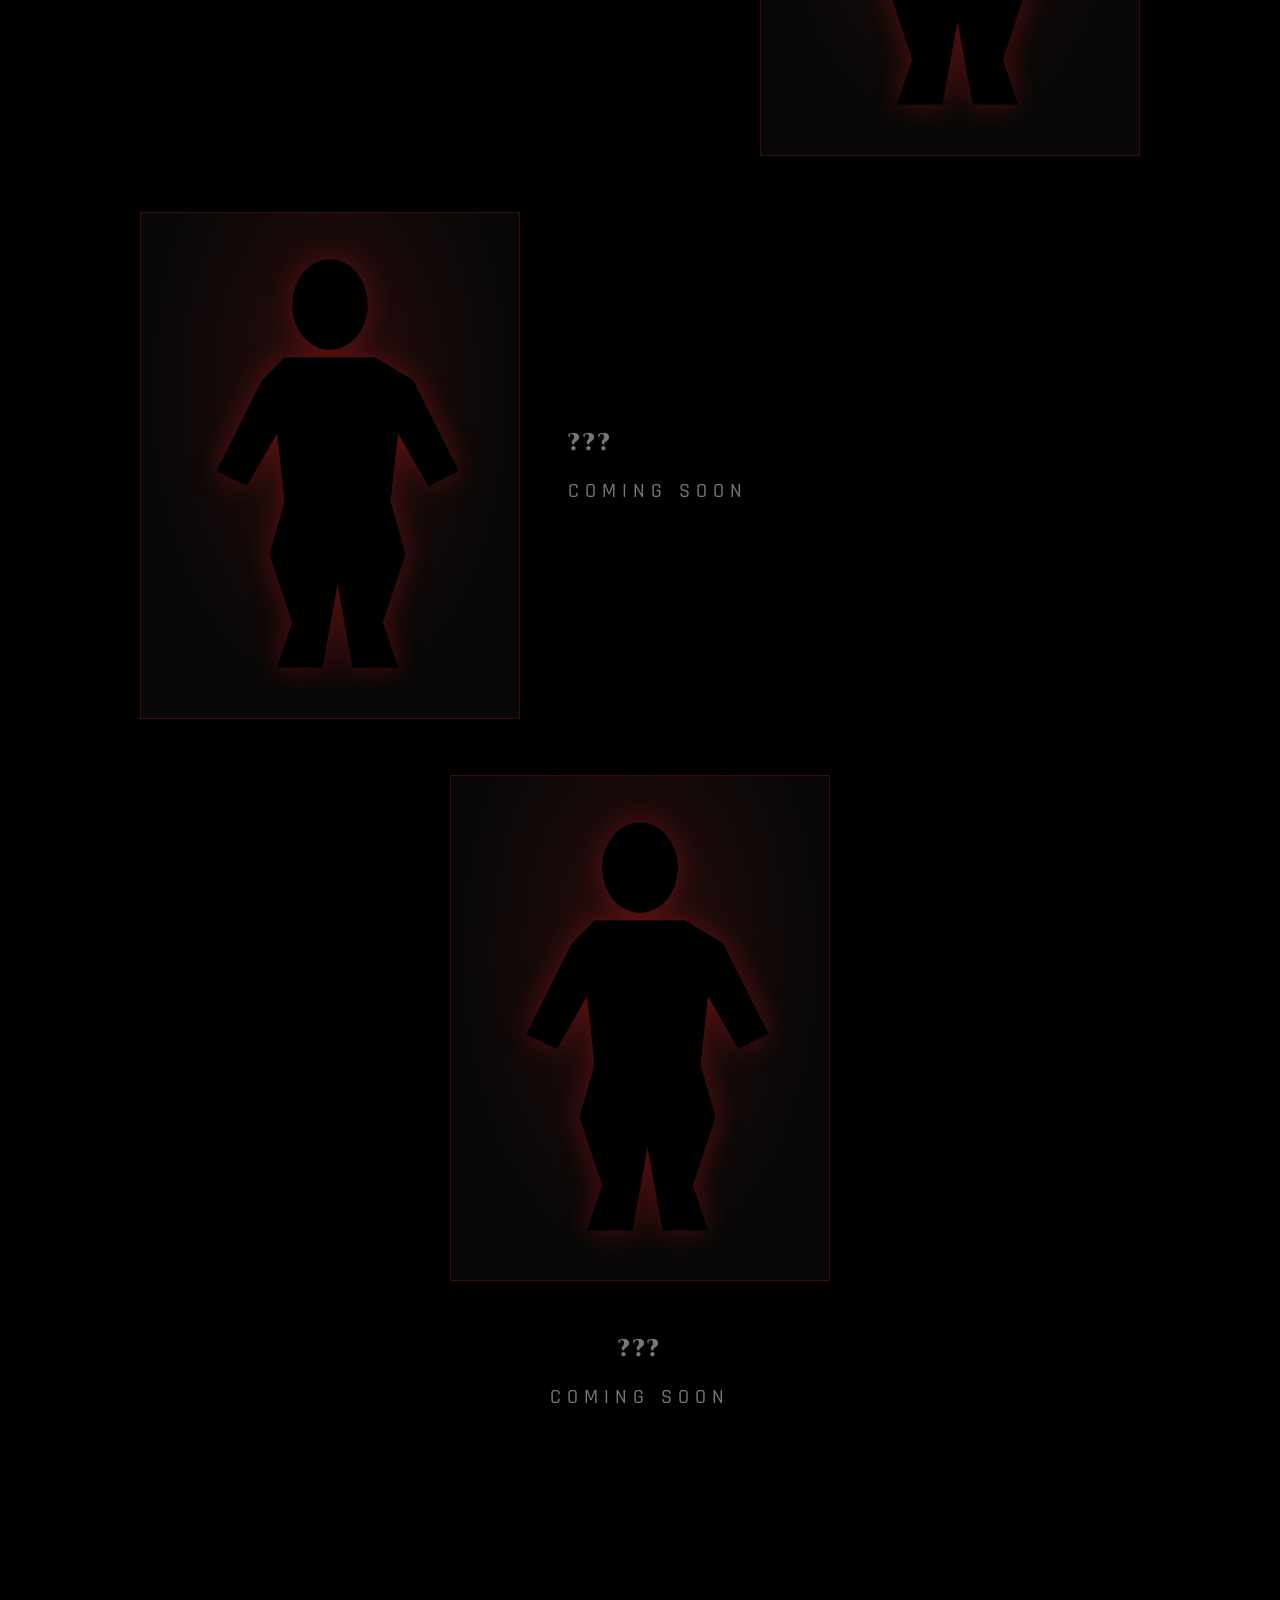
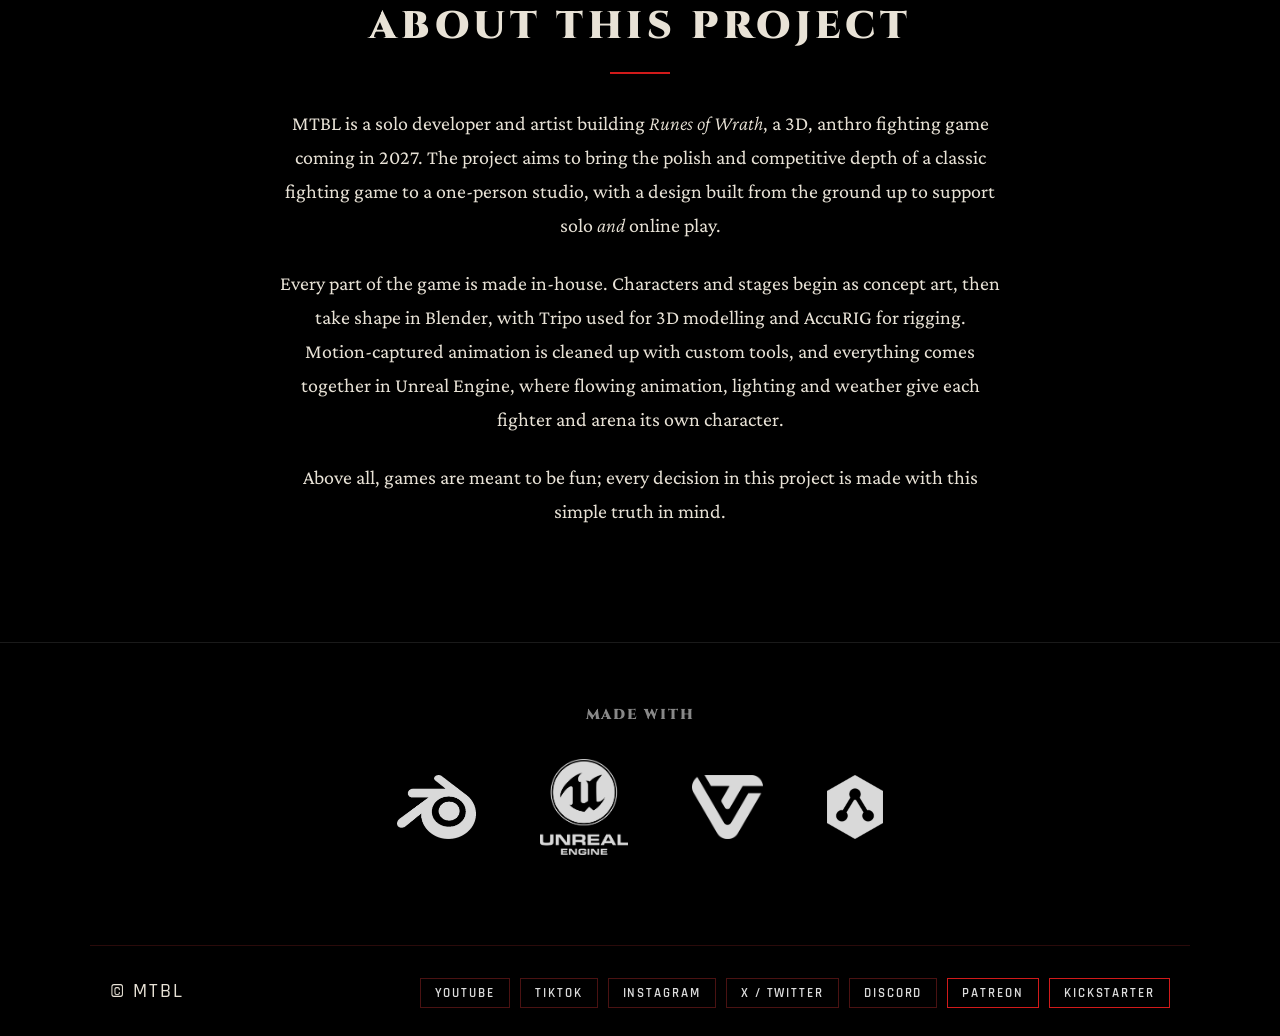
==== commit 068bfc54: "White logo set, anthro/solo+online copy and SEO, early access line, footer buttons" ====
--- a/index.html
+++ b/index.html
@@ -5,25 +5,25 @@
   <meta name="viewport" content="width=device-width, initial-scale=1">
   <meta http-equiv="Content-Security-Policy" content="default-src 'self'; script-src 'self'; style-src 'self'; font-src 'self'; img-src 'self' data:; connect-src https://formsubmit.co; form-action 'none'; base-uri 'none'; object-src 'none'">
   <meta name="referrer" content="strict-origin-when-cross-origin">
-  <title>Runes of Wrath — 3D Fighting Game | Coming 2027</title>
-  <meta name="description" content="Runes of Wrath is an upcoming 3D fighting game. Eight warriors. One winner. No mercy. Meet the roster, read the story and join the mailing list for news. Coming 2027.">
-  <meta name="keywords" content="Runes of Wrath, rune of wrath, runes wrath, wrath of runes, runes of rath, fighting game, 3D fighting game, indie fighting game, upcoming fighting game 2027">
+  <title>Runes of Wrath — 3D Anthro Fighting Game | Early Access 2027</title>
+  <meta name="description" content="Runes of Wrath is an upcoming 3D, anthro fighting game for solo and online play. Eight warriors. One winner. No mercy. Meet the roster, read the story and join the mailing list. Early access coming 2027.">
+  <meta name="keywords" content="Runes of Wrath, rune of wrath, runes wrath, wrath of runes, runes of rath, anthro fighting game, 3D anthro fighting game, furry fighting game, anthro game, indie fighting game, 3D fighting game, solo and online fighting game, online fighting game, rollback netcode fighting game, early access fighting game 2027">
   <meta name="robots" content="index, follow, max-image-preview:large">
   <meta name="author" content="MTBL">
   <meta name="theme-color" content="#000000">
   <link rel="canonical" href="https://runesofwrath.com/">
   <meta property="og:type" content="website">
   <meta property="og:site_name" content="Runes of Wrath">
-  <meta property="og:title" content="Runes of Wrath — 3D Fighting Game | Coming 2027">
-  <meta property="og:description" content="Eight warriors. One winner. No mercy. A 3D fighting game coming 2027.">
+  <meta property="og:title" content="Runes of Wrath — 3D Anthro Fighting Game | Early Access 2027">
+  <meta property="og:description" content="Eight warriors. One winner. No mercy. A 3D, anthro fighting game for solo and online play. Early access coming 2027.">
   <meta property="og:url" content="https://runesofwrath.com/">
   <meta property="og:image" content="https://runesofwrath.com/assets/img/og-image.png">
   <meta property="og:image:width" content="1200">
   <meta property="og:image:height" content="630">
   <meta property="og:image:alt" content="Runes of Wrath logo">
   <meta name="twitter:card" content="summary_large_image">
-  <meta name="twitter:title" content="Runes of Wrath — 3D Fighting Game | Coming 2027">
-  <meta name="twitter:description" content="Eight warriors. One winner. No mercy. A 3D fighting game coming 2027.">
+  <meta name="twitter:title" content="Runes of Wrath — 3D Anthro Fighting Game | Early Access 2027">
+  <meta name="twitter:description" content="Eight warriors. One winner. No mercy. A 3D, anthro fighting game for solo and online play. Early access coming 2027.">
   <meta name="twitter:image" content="https://runesofwrath.com/assets/img/og-image.png">
   <script type="application/ld+json">{
   "@context": "https://schema.org",
@@ -61,13 +61,16 @@
         "Runes of Wraith",
         "Runes ov Wrath",
         "Runes of Wrath game",
-        "Runes of Wrath fighting game"
+        "Runes of Wrath fighting game",
+        "Runes of Wrath anthro fighting game",
+        "Runes of Wrath early access"
       ],
       "url": "https://runesofwrath.com/",
-      "description": "Runes of Wrath is an upcoming 3D fighting game. Eight warriors. One winner. No mercy. Meet the roster, read the story and join the mailing list for news. Coming 2027.",
+      "description": "Runes of Wrath is an upcoming 3D, anthro fighting game for solo and online play. Eight warriors. One winner. No mercy. Meet the roster, read the story and join the mailing list. Early access coming 2027.",
       "genre": [
         "Fighting game",
-        "Action"
+        "Action",
+        "Anthro"
       ],
       "gamePlatform": "PC",
       "applicationCategory": "Game",
@@ -80,7 +83,17 @@
         "@type": "Person",
         "name": "MTBL"
       },
-      "datePublished": "2027"
+      "datePublished": "2027",
+      "playMode": [
+        "SinglePlayer",
+        "MultiPlayer"
+      ],
+      "numberOfPlayers": {
+        "@type": "QuantitativeValue",
+        "minValue": 1,
+        "maxValue": 2
+      },
+      "releaseNote": "Early access coming 2027"
     }
   ]
 }</script>
@@ -100,12 +113,12 @@
 
   <main id="top">
     <section class="hero">
-      <h1 class="logo-h1"><img class="logo" src="assets/img/logo.png" alt="Runes of Wrath — 3D fighting game" width="567" height="427"></h1>
+      <h1 class="logo-h1"><img class="logo" src="assets/img/logo.png" alt="Runes of Wrath — 3D anthro fighting game" width="567" height="427"></h1>
       <p class="tagline">
         <span class="line1">Eight warriors. One winner.</span>
         <span class="line2">No mercy.</span>
       </p>
-      <p class="coming">Coming 2027</p>
+      <p class="coming">Early Access Coming 2027</p>
       <div class="scroll-hint" aria-hidden="true"></div>
     </section>
 
@@ -126,7 +139,7 @@
     <section id="about" class="about-project">
       <h2>About this project</h2>
       <div class="synopsis">
-        <p>MTBL is a solo developer and artist building <em>Runes of Wrath</em>, a 3D fighting game coming in 2027. The project aims to bring the polish and competitive depth of a classic fighting game to a one-person studio, with a design built from the ground up to support online play.</p>
+        <p>MTBL is a solo developer and artist building <em>Runes of Wrath</em>, a 3D, anthro fighting game coming in 2027. The project aims to bring the polish and competitive depth of a classic fighting game to a one-person studio, with a design built from the ground up to support solo <em>and</em> online play.</p>
         <p>Every part of the game is made in-house. Characters and stages begin as concept art, then take shape in Blender, with Tripo used for 3D modelling and AccuRIG for rigging. Motion-captured animation is cleaned up with custom tools, and everything comes together in Unreal Engine, where flowing animation, lighting and weather give each fighter and arena its own character.</p>
         <p>Above all, games are meant to be fun; every decision in this project is made with this simple truth in mind.</p>
       </div>
@@ -146,10 +159,13 @@
   <footer>
     <p class="copy">&copy; MTBL</p>
     <ul class="social">
-      <li><a href="#" target="_blank" rel="noopener">YouTube</a></li>
-      <li><a href="#" target="_blank" rel="noopener">X / Twitter</a></li>
-      <li><a href="#" target="_blank" rel="noopener">Instagram</a></li>
-      <li><a href="#" target="_blank" rel="noopener">Discord</a></li>
+      <li><a class="btn" href="#" target="_blank" rel="noopener">YouTube</a></li>
+      <li><a class="btn" href="#" target="_blank" rel="noopener">TikTok</a></li>
+      <li><a class="btn" href="#" target="_blank" rel="noopener">Instagram</a></li>
+      <li><a class="btn" href="#" target="_blank" rel="noopener">X / Twitter</a></li>
+      <li><a class="btn" href="#" target="_blank" rel="noopener">Discord</a></li>
+      <li><a class="btn support" href="#" target="_blank" rel="noopener">Patreon</a></li>
+      <li><a class="btn support" href="#" target="_blank" rel="noopener">Kickstarter</a></li>
     </ul>
   </footer>
 
--- a/css/style.css
+++ b/css/style.css
@@ -40,8 +40,8 @@
 .line1 { color: #fff; animation-delay: 2.2s !important; }
 .line2 { color: var(--red); animation-delay: 3.4s !important; text-shadow: 0 0 24px rgba(209,26,26,.5); }
 .coming {
-  margin: 1.6rem 0 0; font-family: "Rajdhani", sans-serif; font-weight: 500; letter-spacing: .5em; text-transform: uppercase;
-  font-size: clamp(1rem, 2vw, 1.4rem); color: #bbb; opacity: 0; animation: phase 2.5s ease-out 4.6s forwards;
+  margin: 1.6rem 0 0; font-family: "Rajdhani", sans-serif; font-weight: 500; letter-spacing: .35em; text-transform: uppercase;
+  font-size: clamp(.95rem, 2vw, 1.4rem); color: #bbb; opacity: 0; animation: phase 2.5s ease-out 4.6s forwards;
 }
 .scroll-hint {
   width: 1px; height: 56px; margin-top: 3rem; background: linear-gradient(#777, transparent);
@@ -89,8 +89,6 @@
 footer { border-top: 1px solid #2a0a0a; padding: 28px 20px; display: flex; flex-wrap: wrap; gap: 16px 40px; justify-content: space-between; align-items: center; max-width: 1100px; margin: 0 auto; font-family: "Rajdhani", sans-serif; letter-spacing: .1em; }
 .copy { margin: 0; }
 .social { list-style: none; margin: 0; padding: 0; display: flex; gap: 24px; flex-wrap: wrap; }
-.social a { text-decoration: none; color: #aaa; text-transform: uppercase; font-size: .9rem; transition: color .2s; }
-.social a:hover { color: var(--red); }
 
 /* modal */
 .modal { position: fixed; inset: 0; z-index: 100; background: rgba(0,0,0,.8); display: flex; align-items: center; justify-content: center; padding: 20px; opacity: 0; transition: opacity .6s; }
@@ -129,3 +127,15 @@
 .hp { position: absolute; left: -9999px; width: 1px; height: 1px; overflow: hidden; }
 
 .logo-h1 { margin: 0; line-height: 0; }
+.logos img[alt="Blender"] { height: 64px; }
+.logos img[alt="Unreal Engine"] { height: 96px; }
+.logos img[alt="Tripo"] { height: 64px; }
+.logos img[alt="AccuRIG"] { height: 64px; }
+
+/* footer */
+.copy a { text-decoration: none; border-bottom: 1px solid var(--red); transition: color .2s; }
+.copy a:hover { color: var(--red); }
+.social { justify-content: flex-end; gap: 10px; }
+.social .btn { padding: 6px 14px; font-size: .8rem; border-color: #4a1212; color: #ddd; }
+.social .btn:hover { background: var(--red); color: #fff; border-color: var(--red); }
+.social .btn.support { border-color: var(--red); }
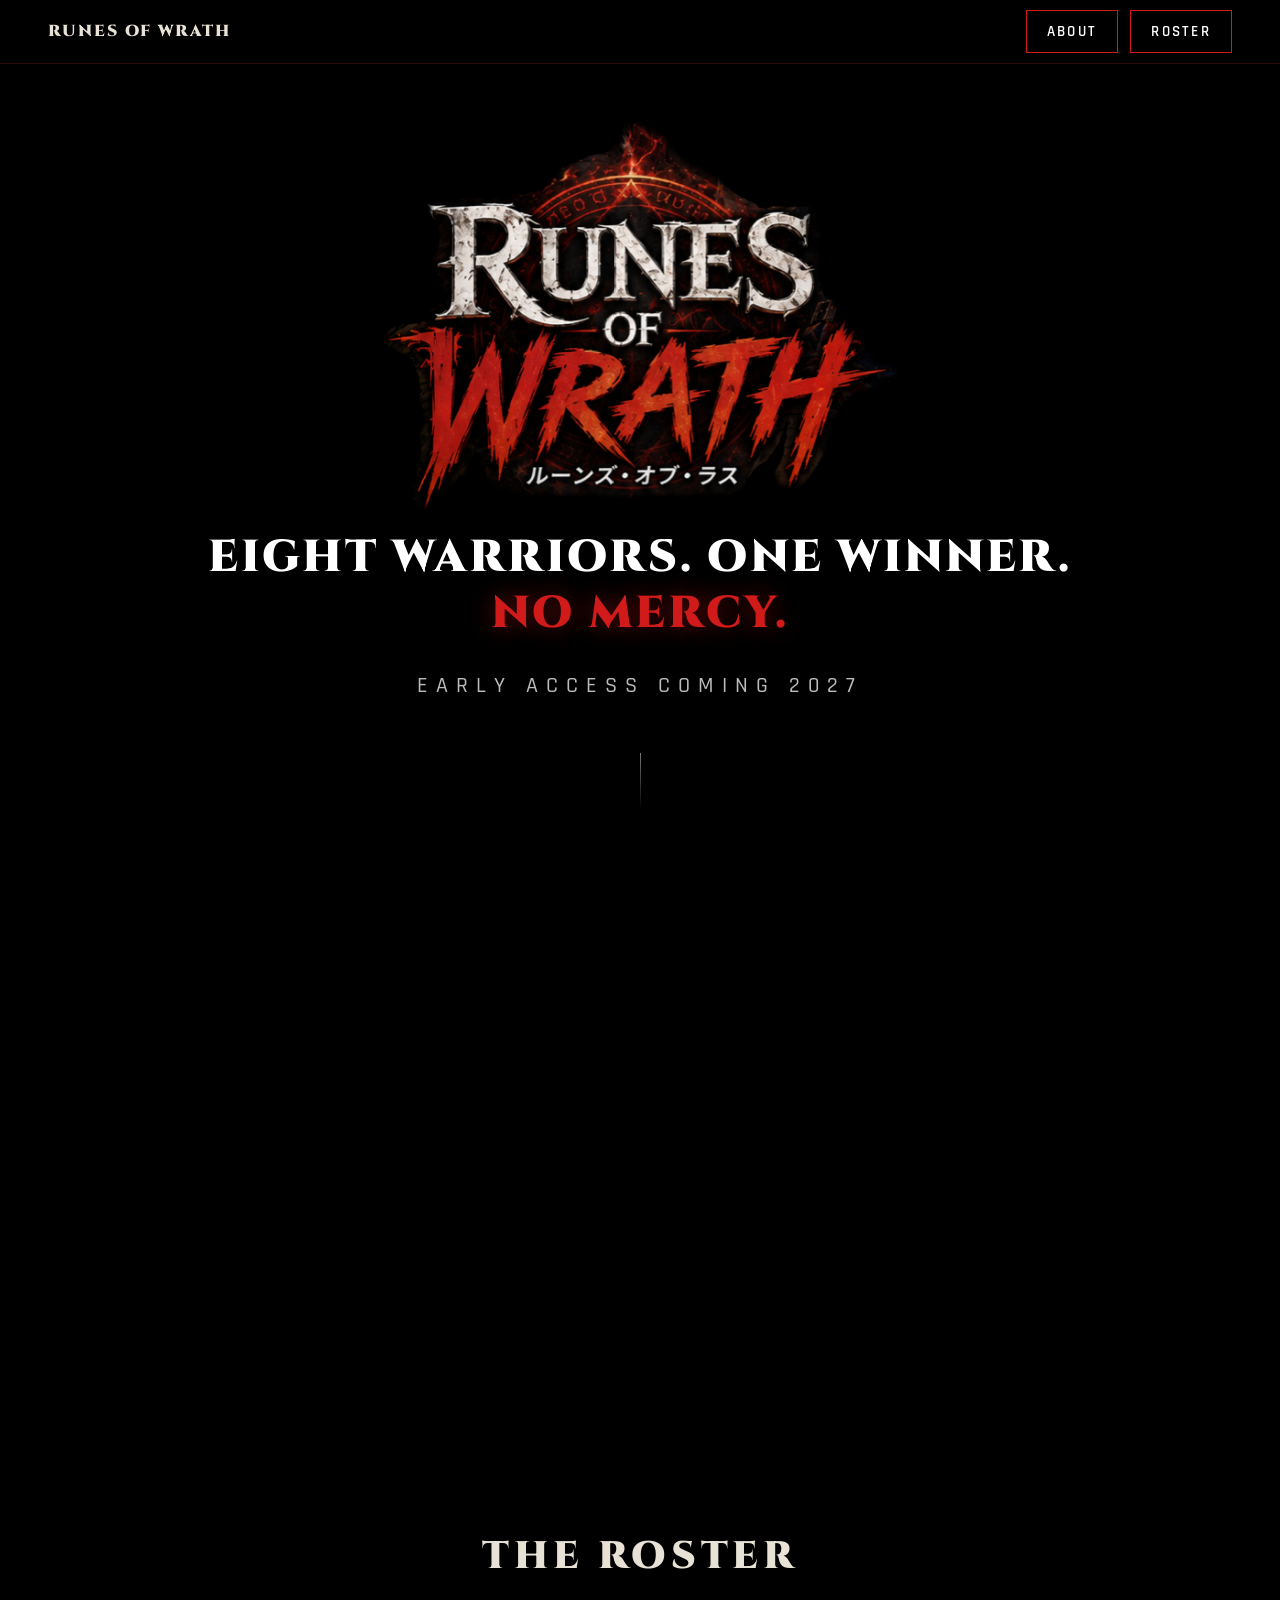
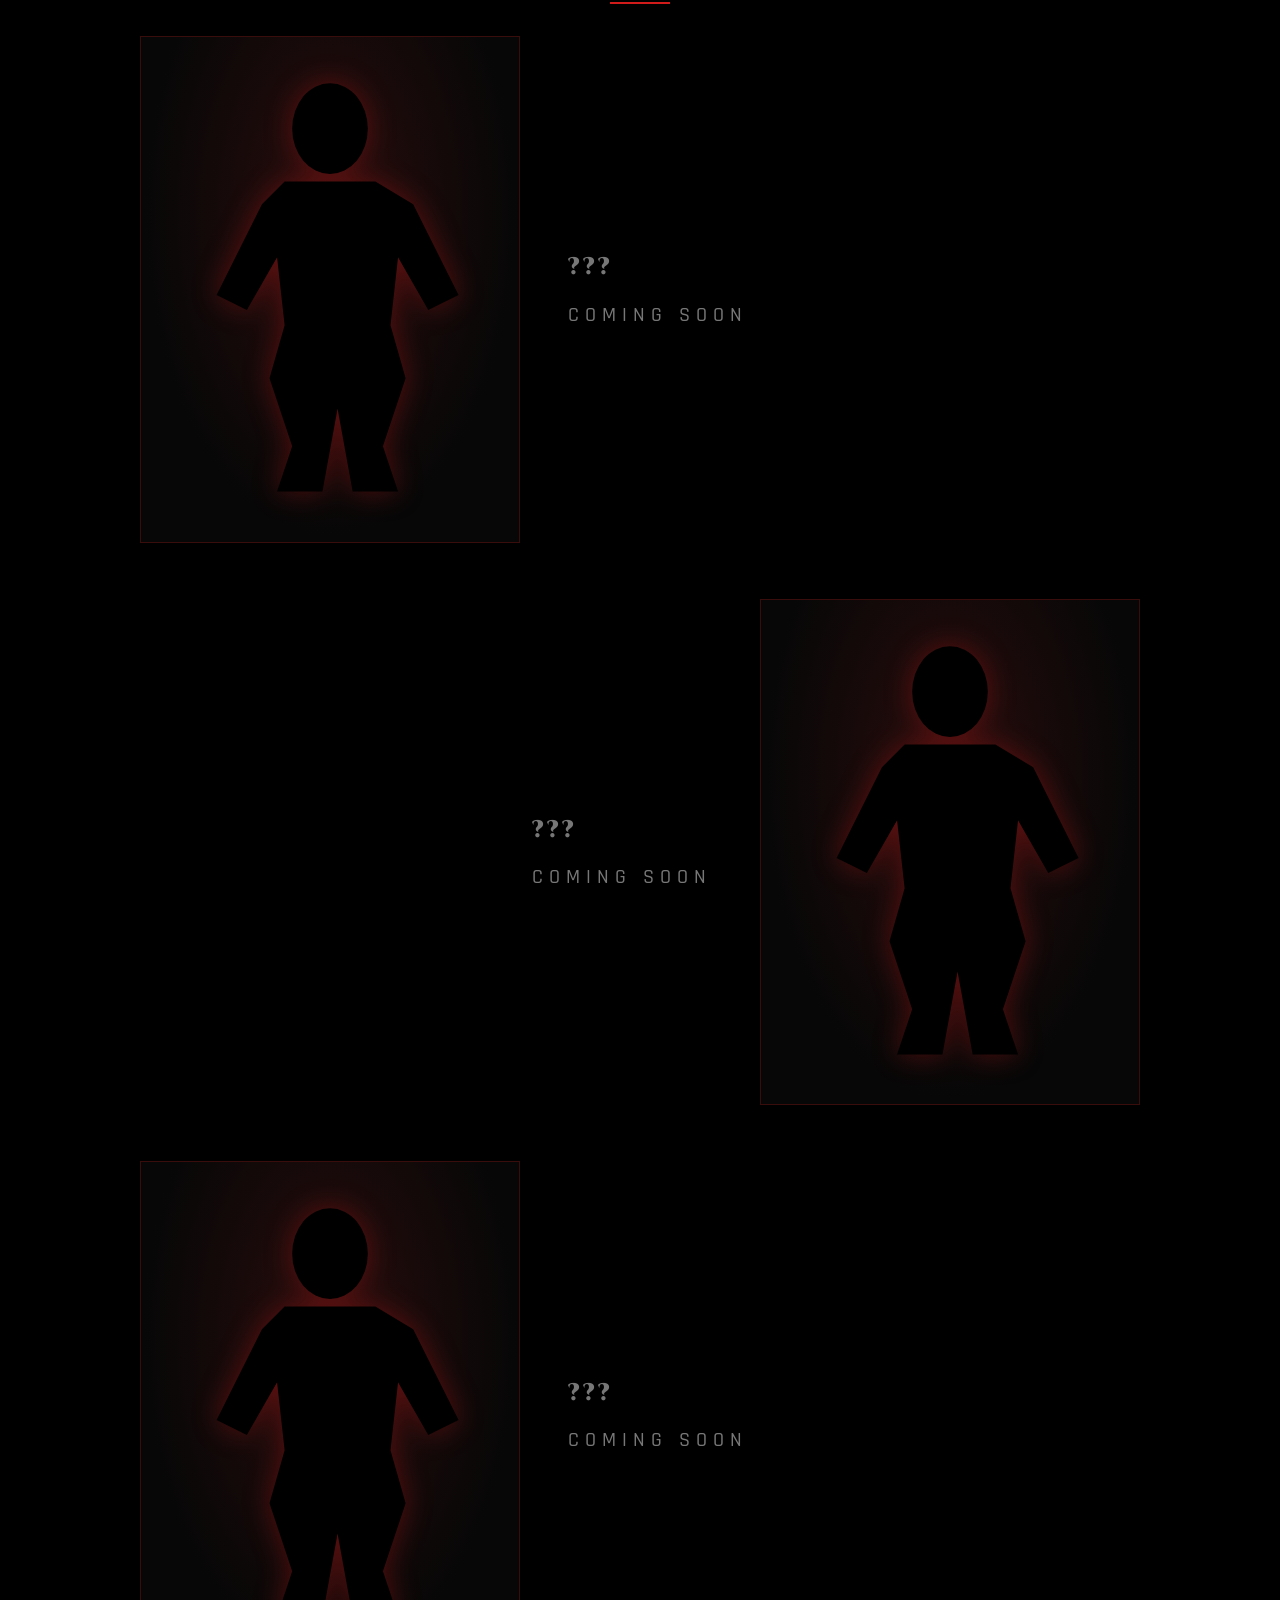
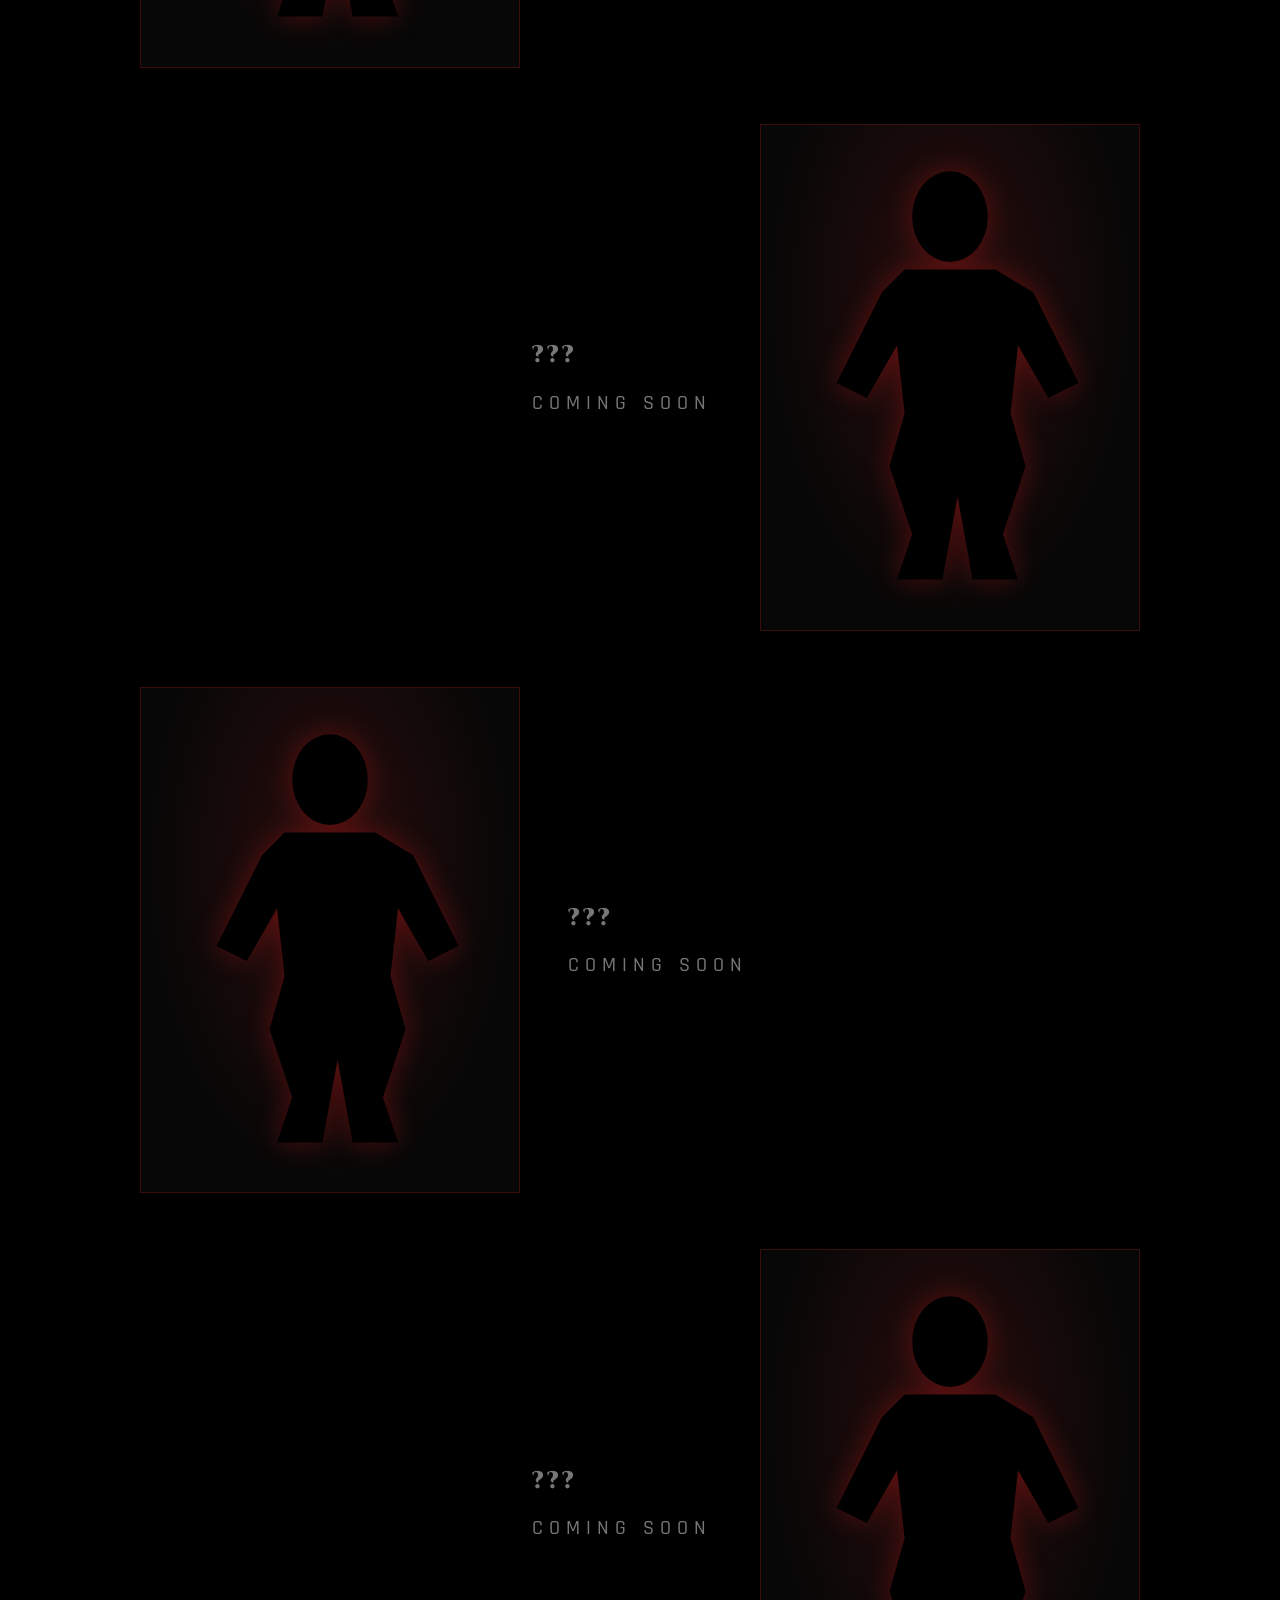
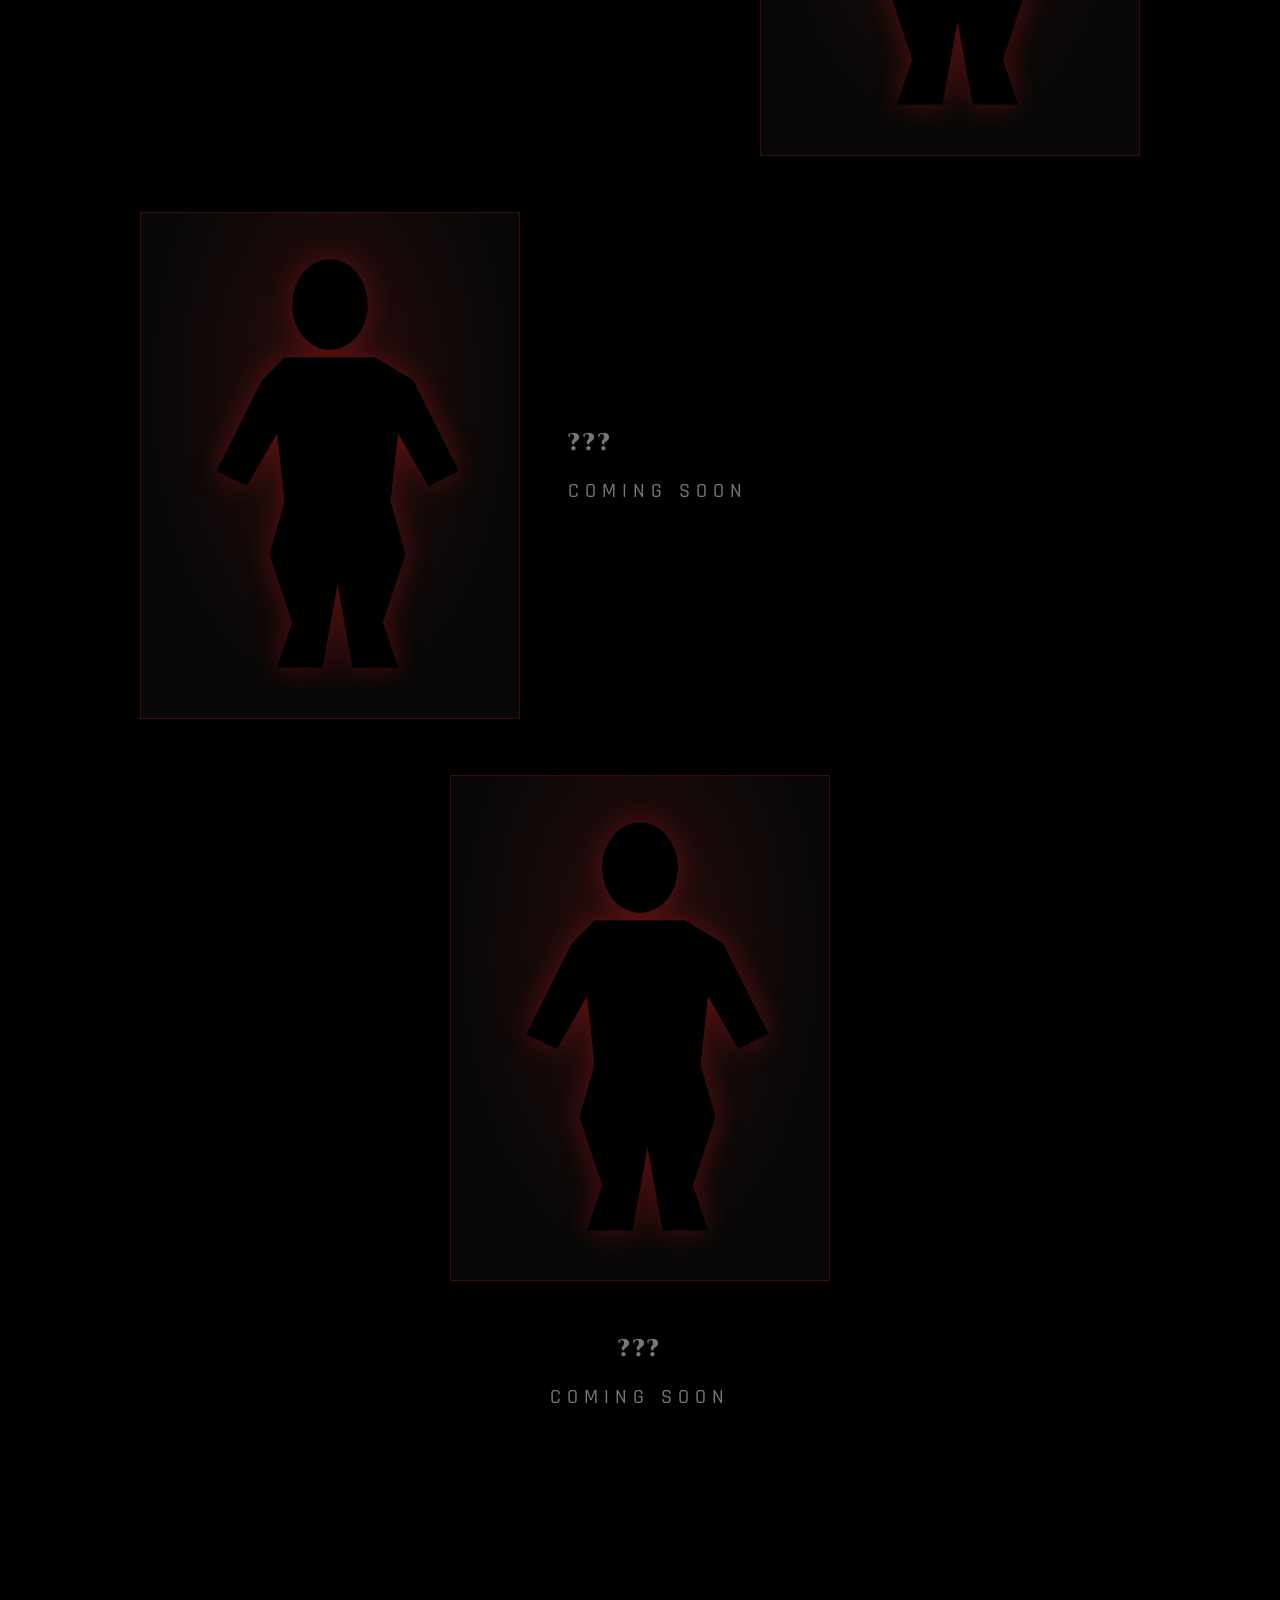
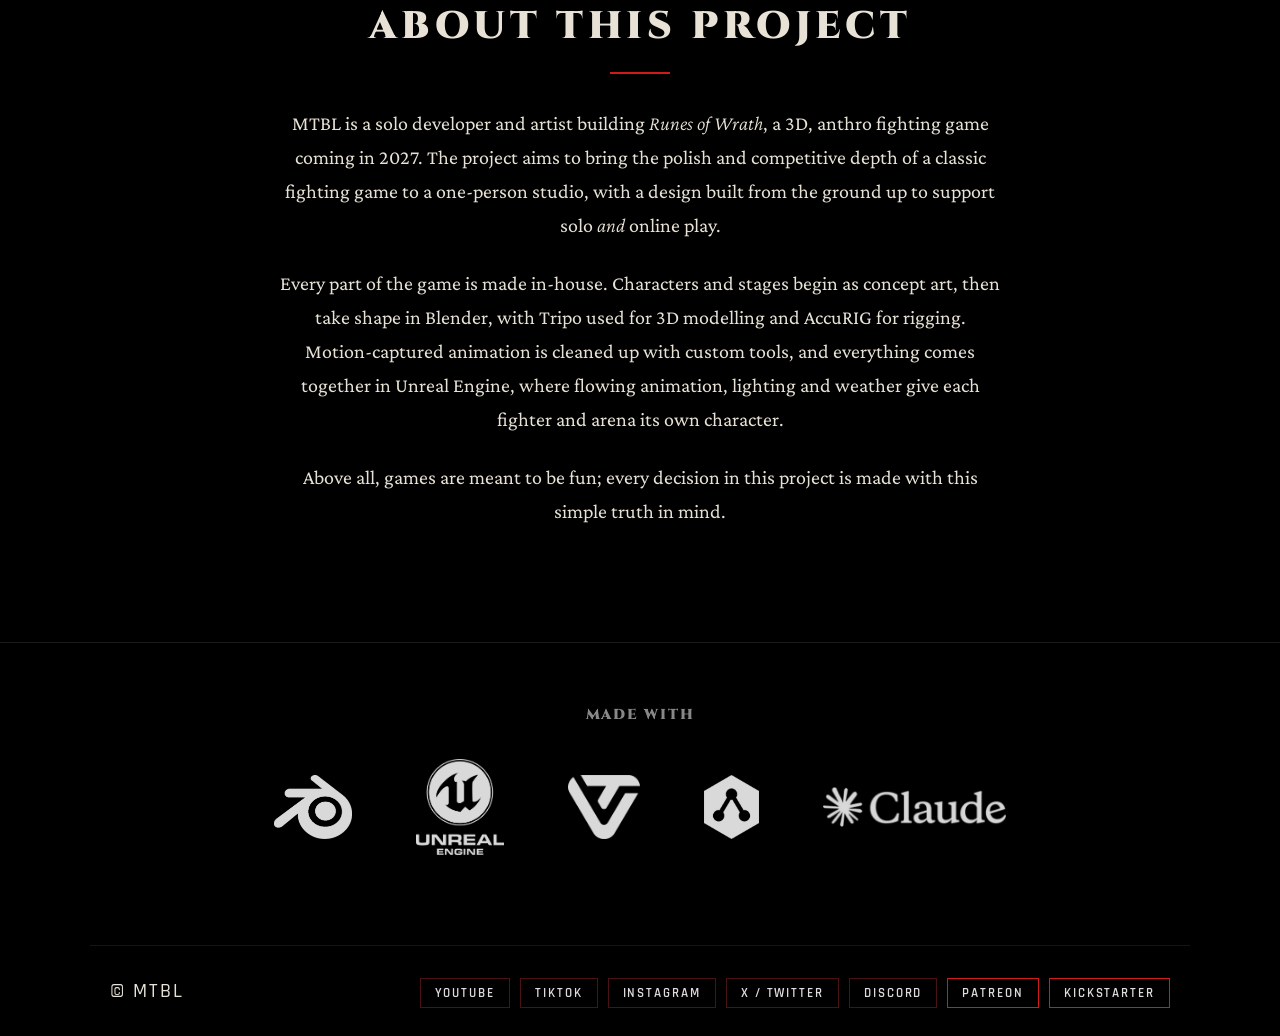
==== commit 8d5bb61a: "Add Claude logo to Made with" ====
--- a/index.html
+++ b/index.html
@@ -153,6 +153,7 @@
       <img loading="lazy" src="assets/logos/unreal-engine.png" alt="Unreal Engine">
       <img loading="lazy" src="assets/logos/tripo.png" alt="Tripo">
       <img loading="lazy" src="assets/logos/accurig.png" alt="AccuRIG">
+      <img loading="lazy" src="assets/logos/claude.png" alt="Claude">
     </div>
   </section>
 
--- a/css/style.css
+++ b/css/style.css
@@ -139,3 +139,4 @@
 .social .btn { padding: 6px 14px; font-size: .8rem; border-color: #4a1212; color: #ddd; }
 .social .btn:hover { background: var(--red); color: #fff; border-color: var(--red); }
 .social .btn.support { border-color: var(--red); }
+.logos img[alt="Claude"] { height: 40px; }
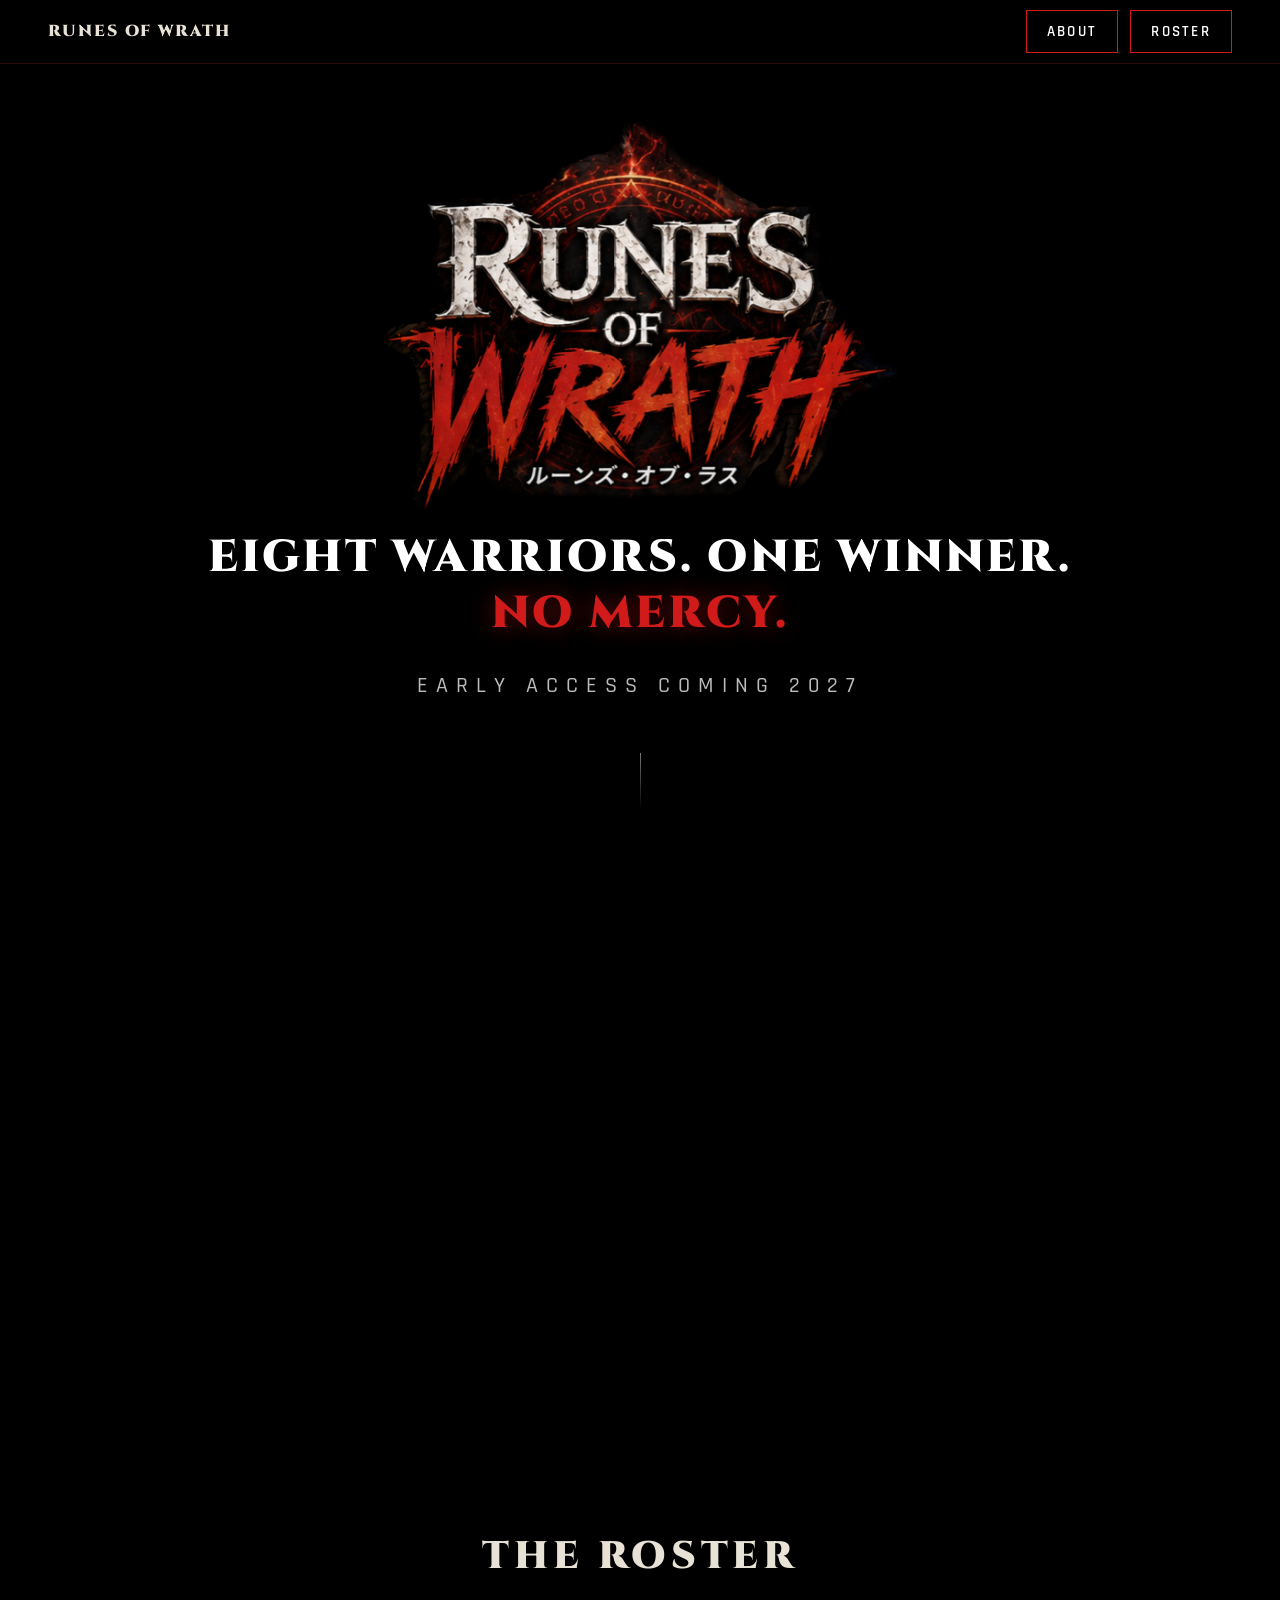
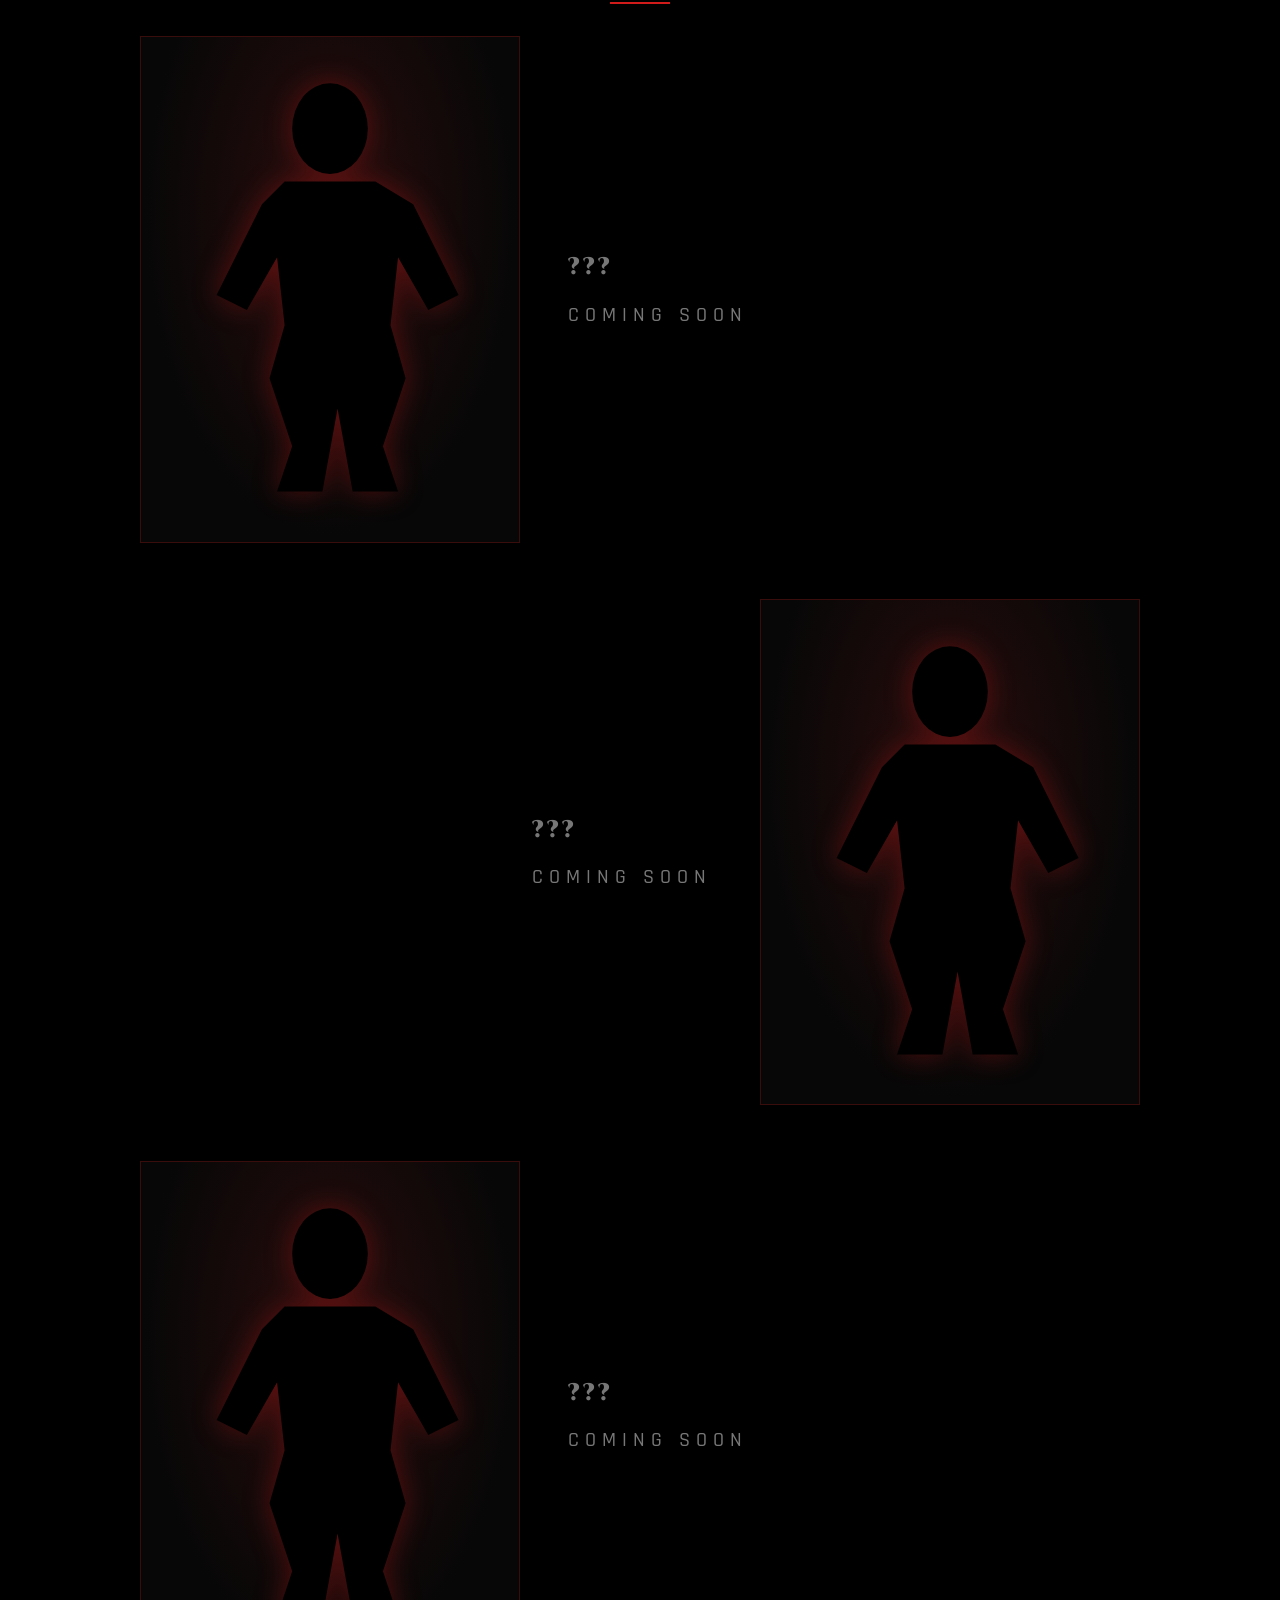
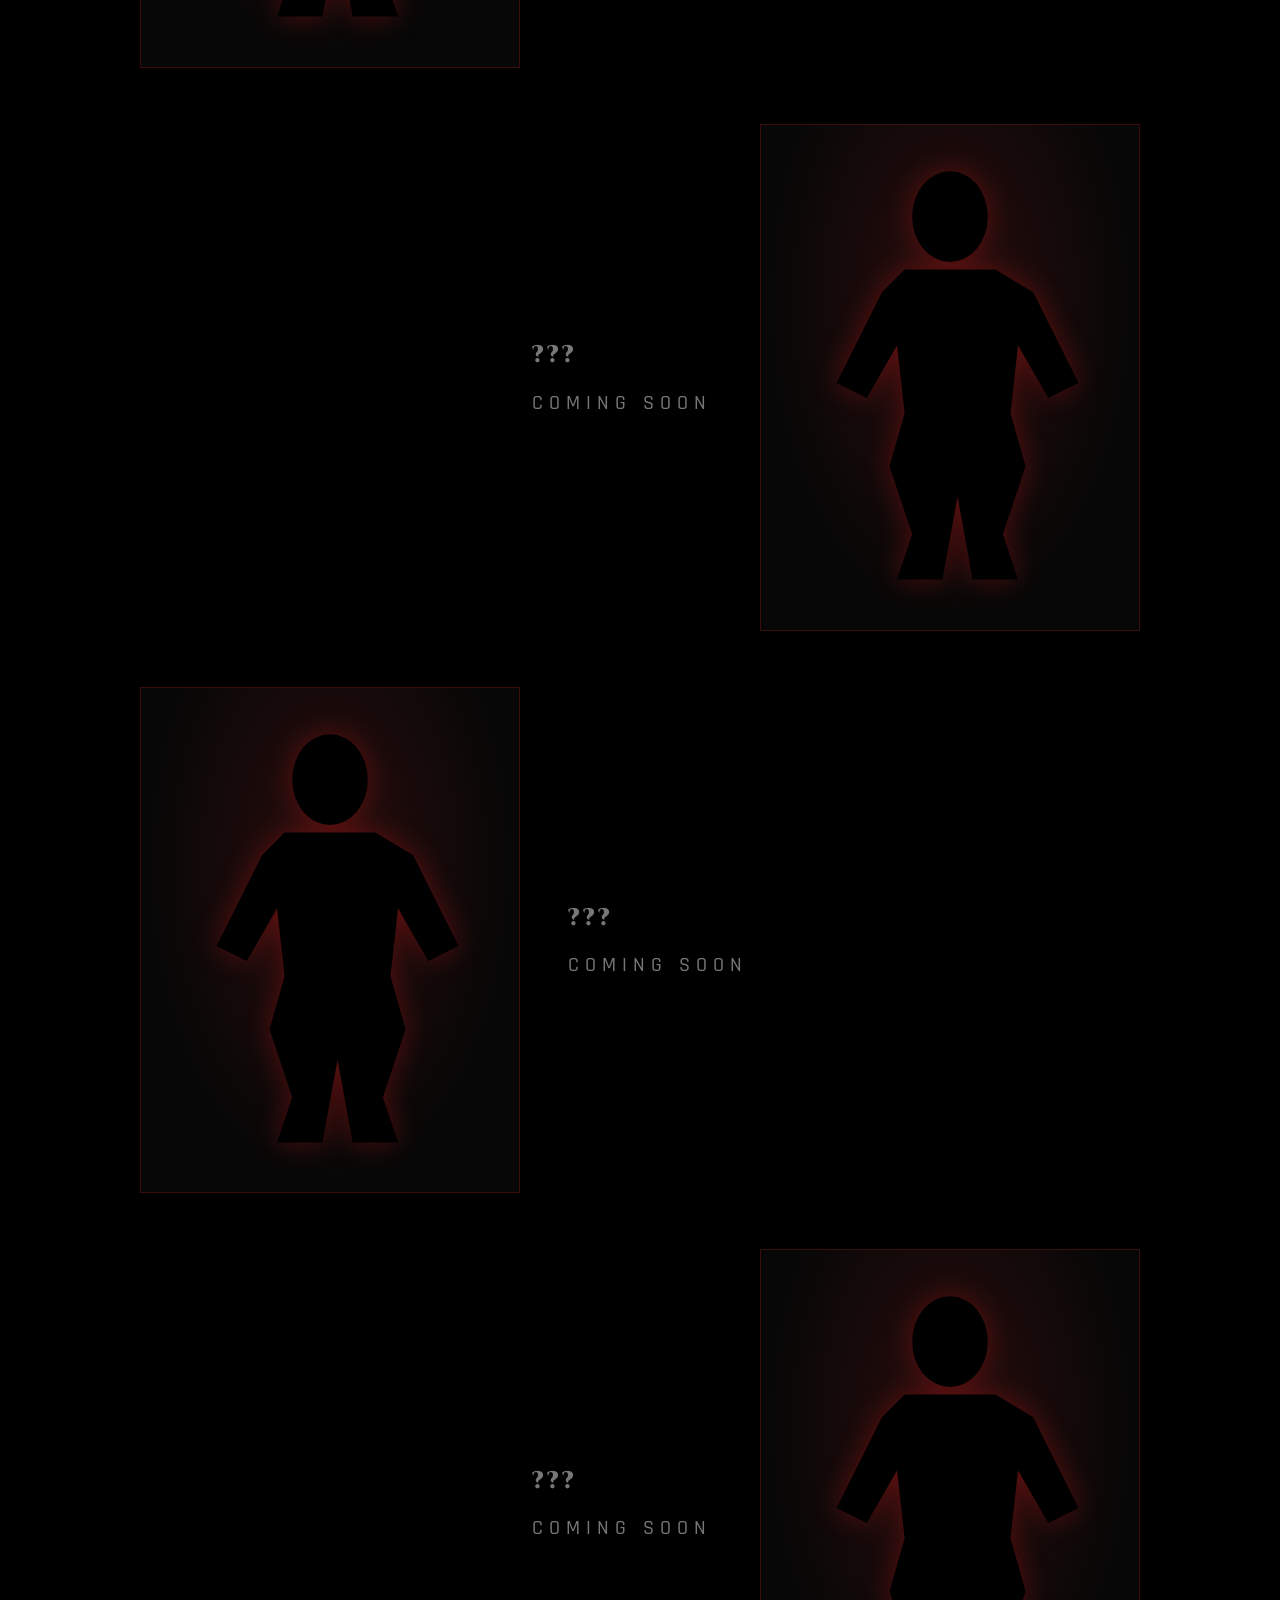
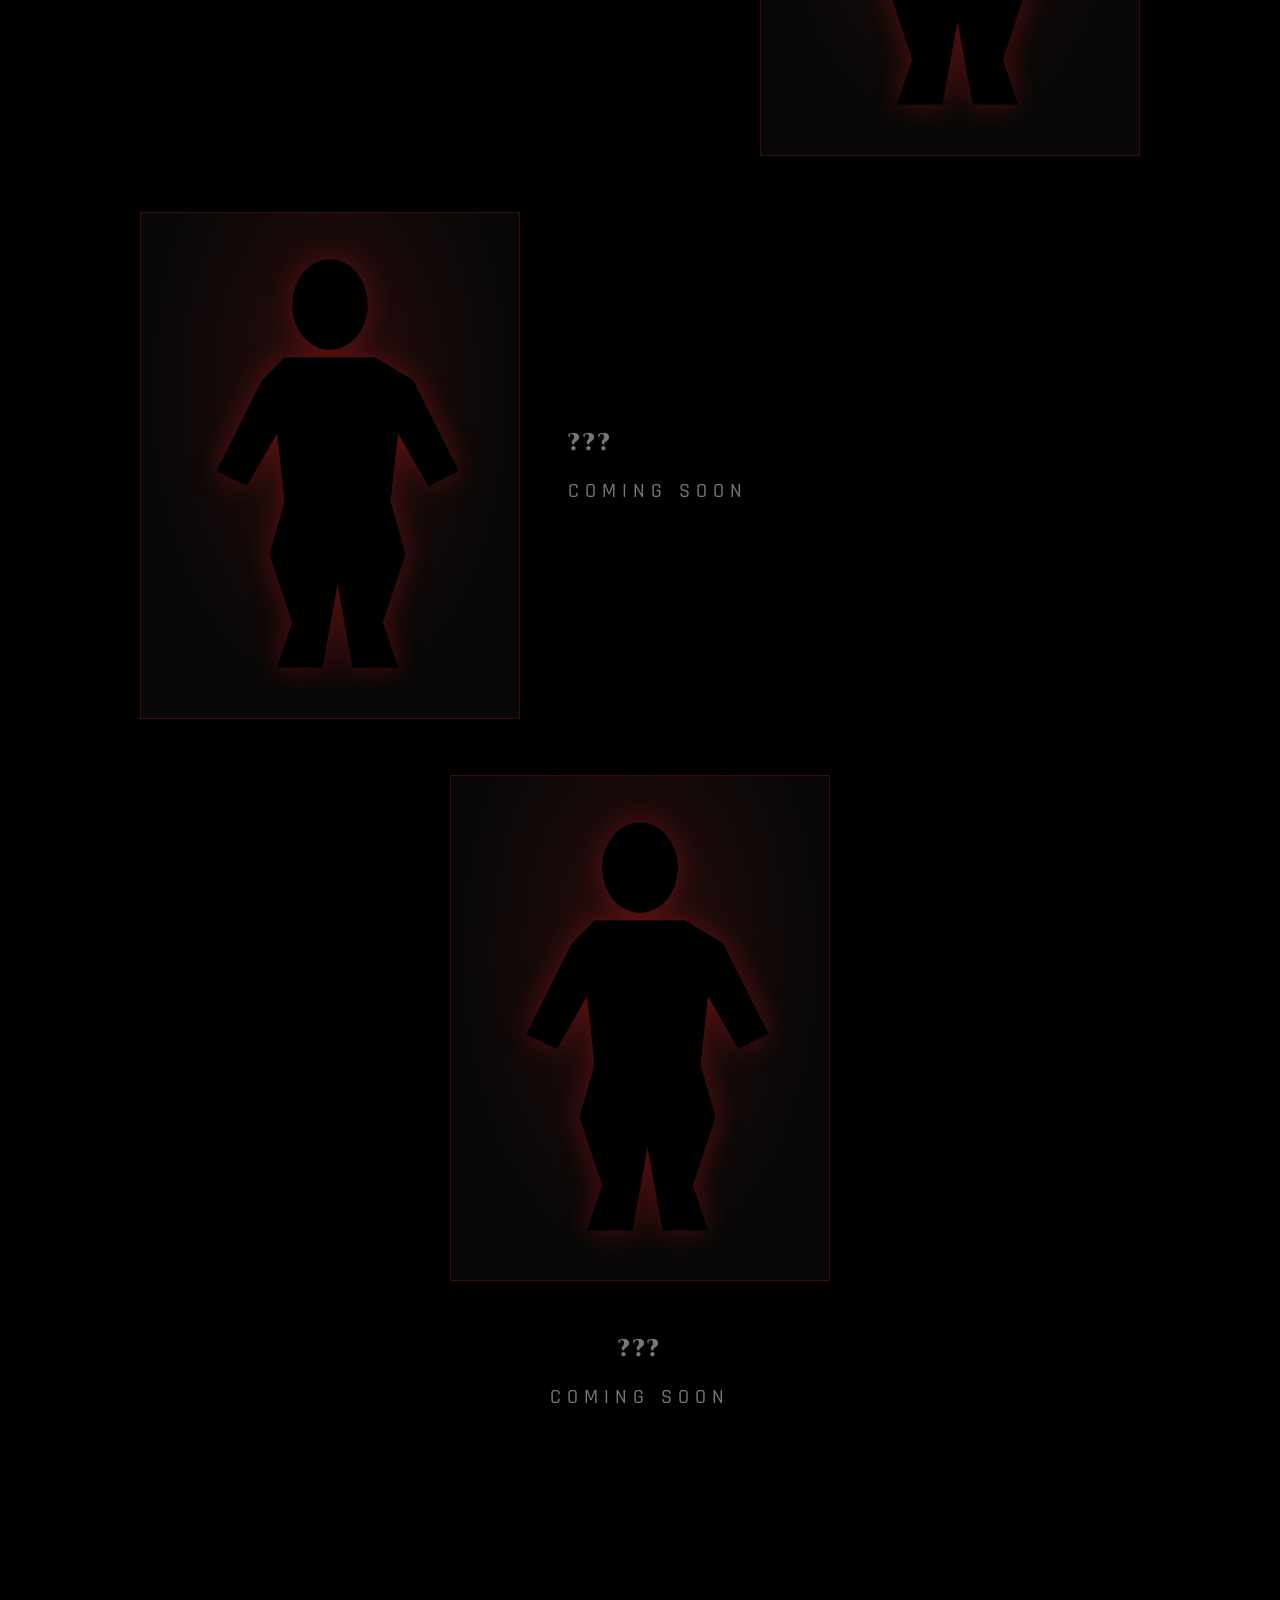
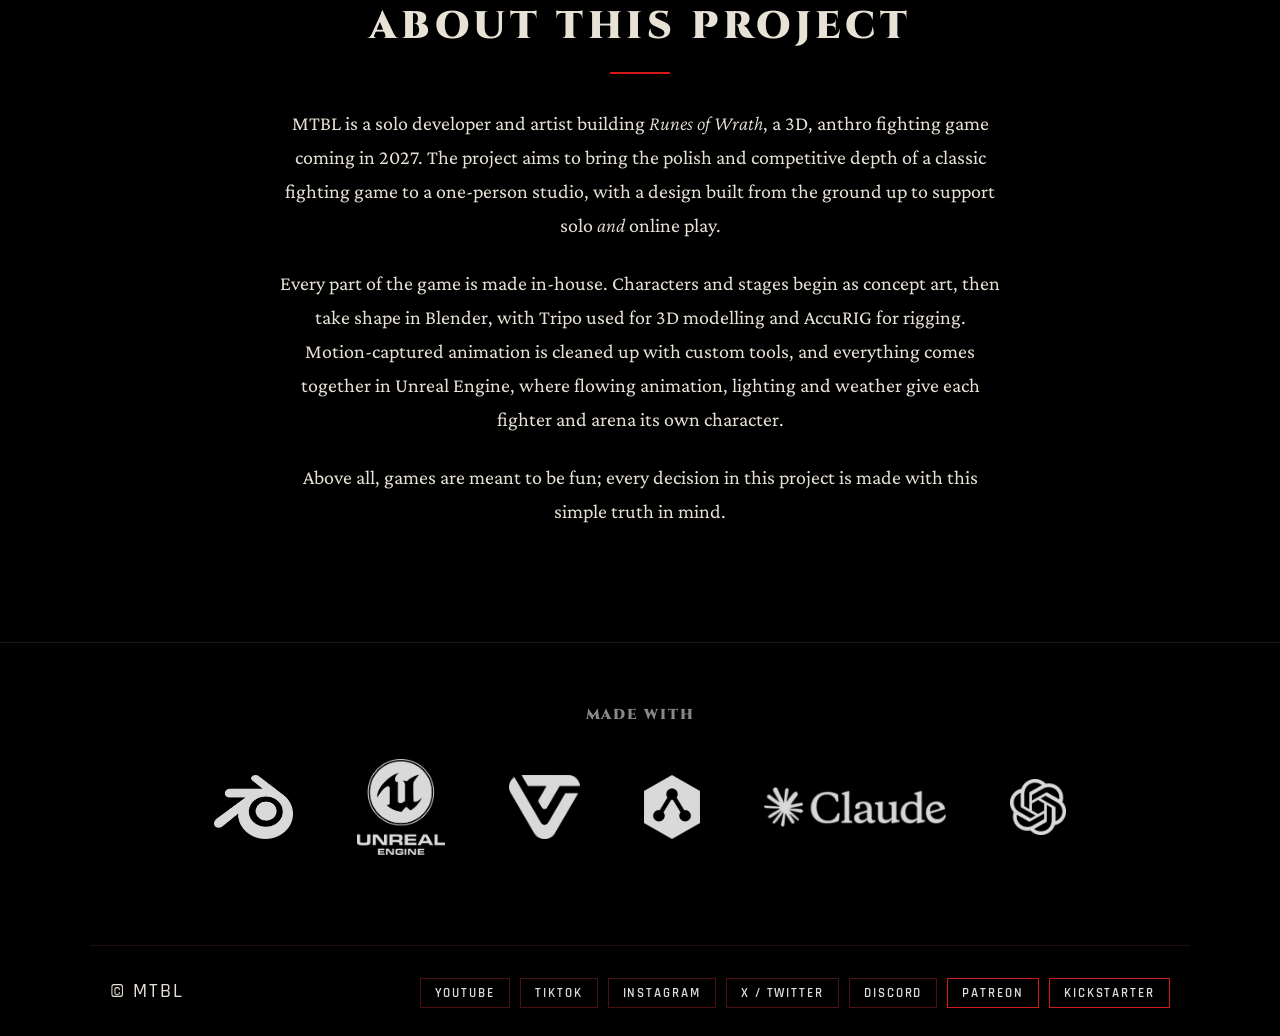
==== commit 35bdf0a8: "Add OpenAI logo to Made with" ====
--- a/index.html
+++ b/index.html
@@ -154,6 +154,7 @@
       <img loading="lazy" src="assets/logos/tripo.png" alt="Tripo">
       <img loading="lazy" src="assets/logos/accurig.png" alt="AccuRIG">
       <img loading="lazy" src="assets/logos/claude.png" alt="Claude">
+      <img loading="lazy" src="assets/logos/openai.png" alt="OpenAI">
     </div>
   </section>
 
--- a/css/style.css
+++ b/css/style.css
@@ -140,3 +140,4 @@
 .social .btn:hover { background: var(--red); color: #fff; border-color: var(--red); }
 .social .btn.support { border-color: var(--red); }
 .logos img[alt="Claude"] { height: 40px; }
+.logos img[alt="OpenAI"] { height: 56px; }
